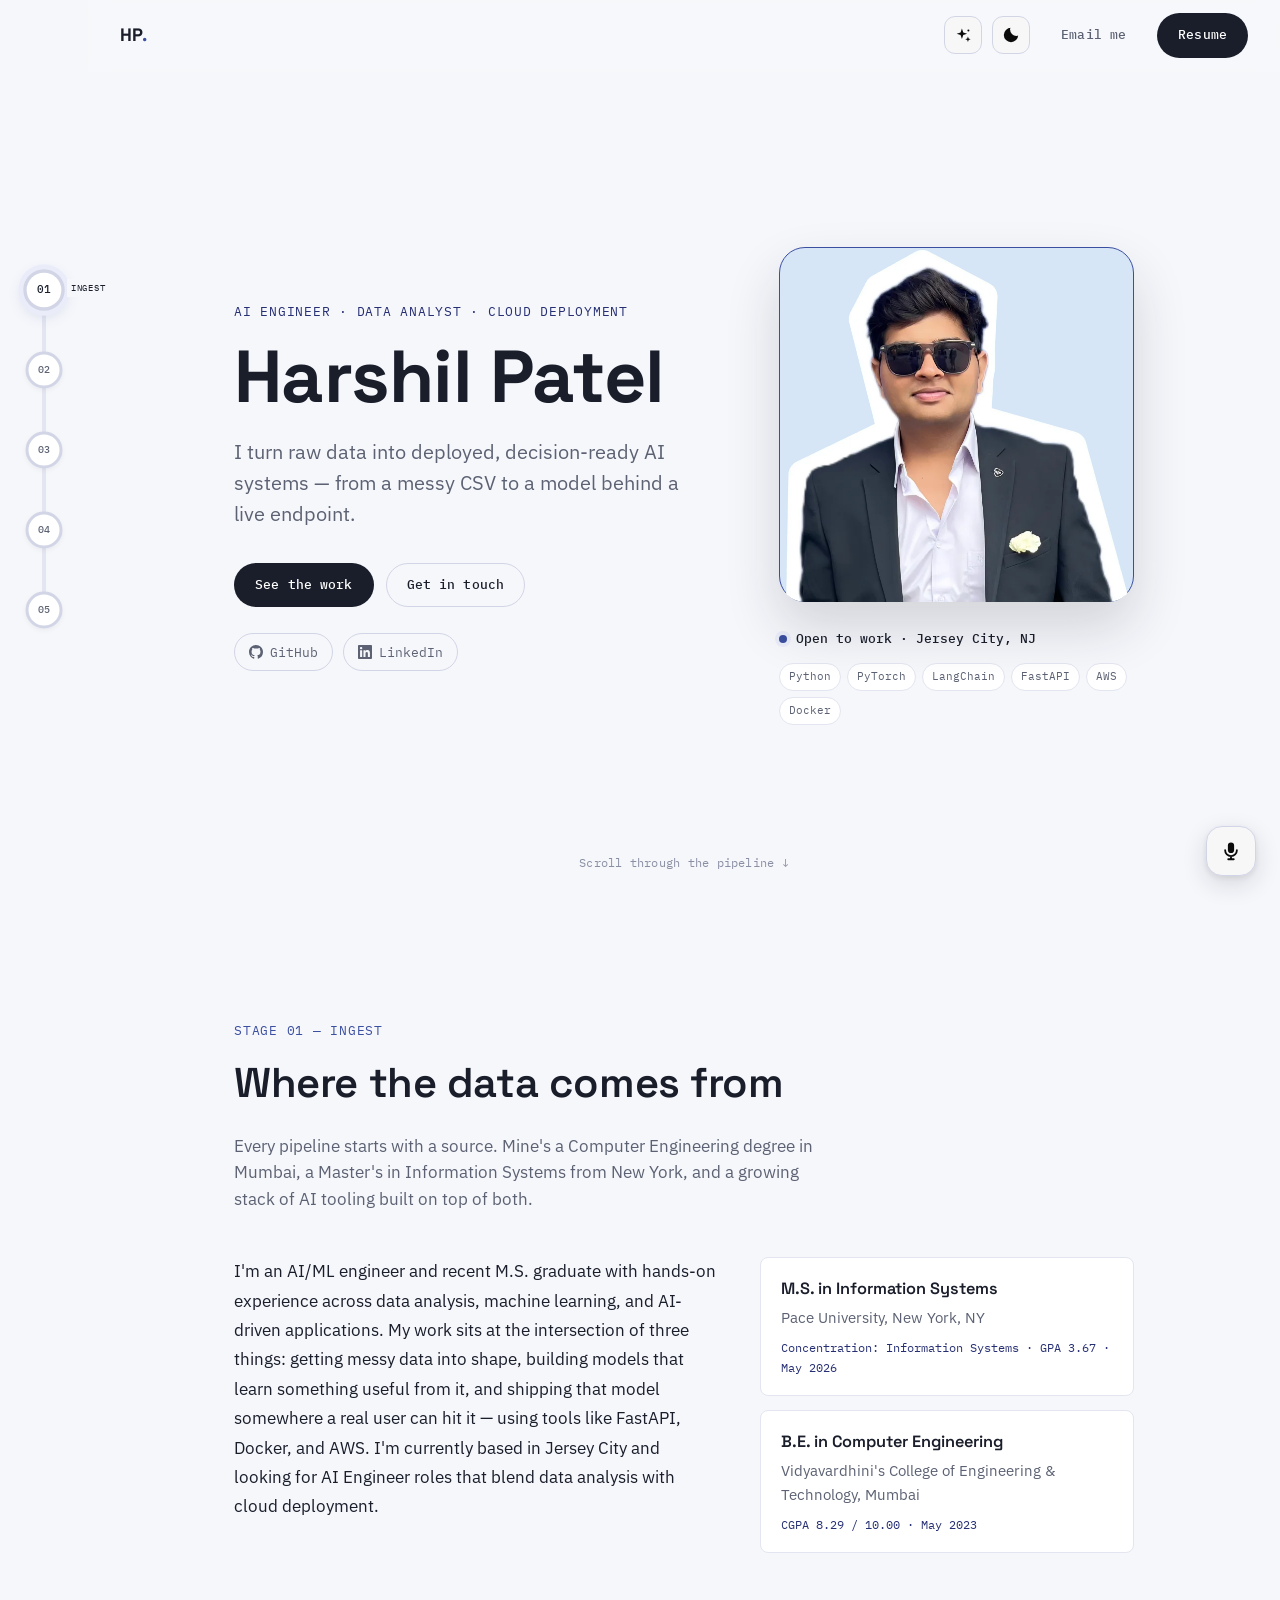
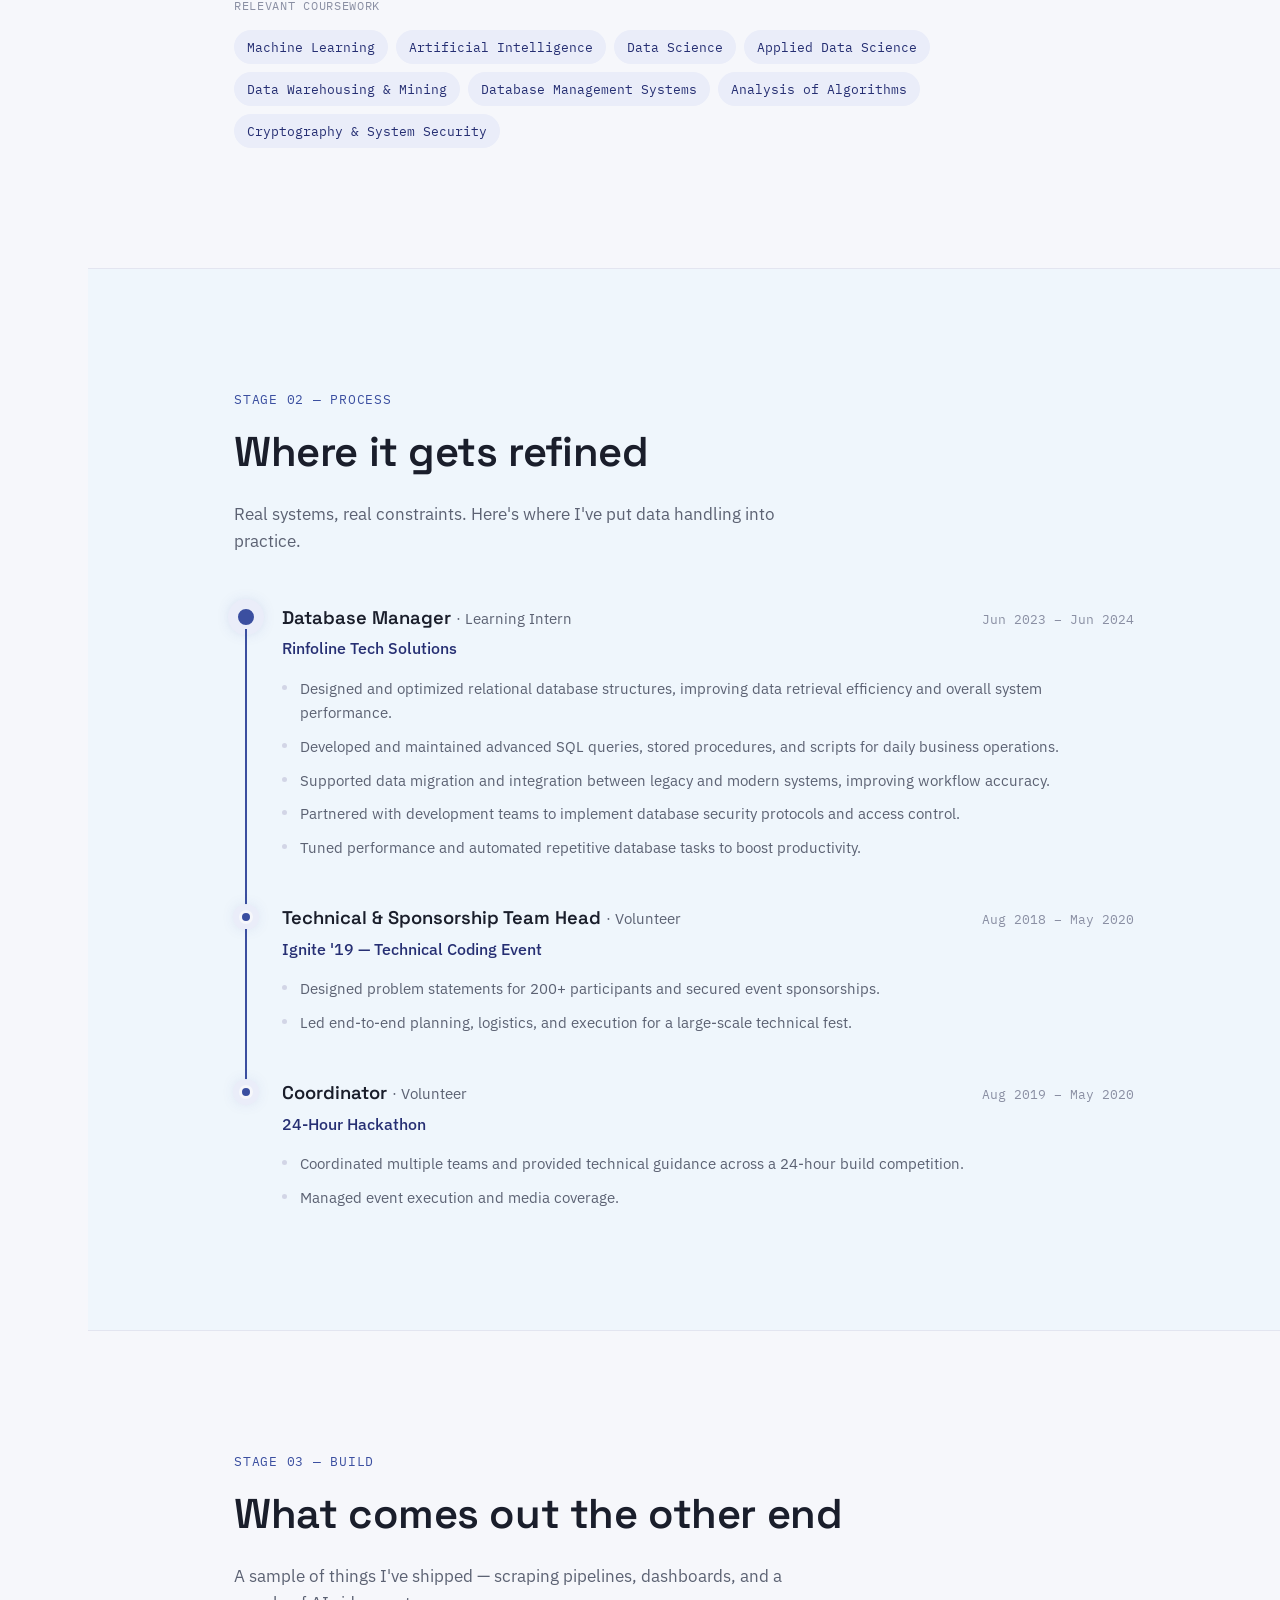
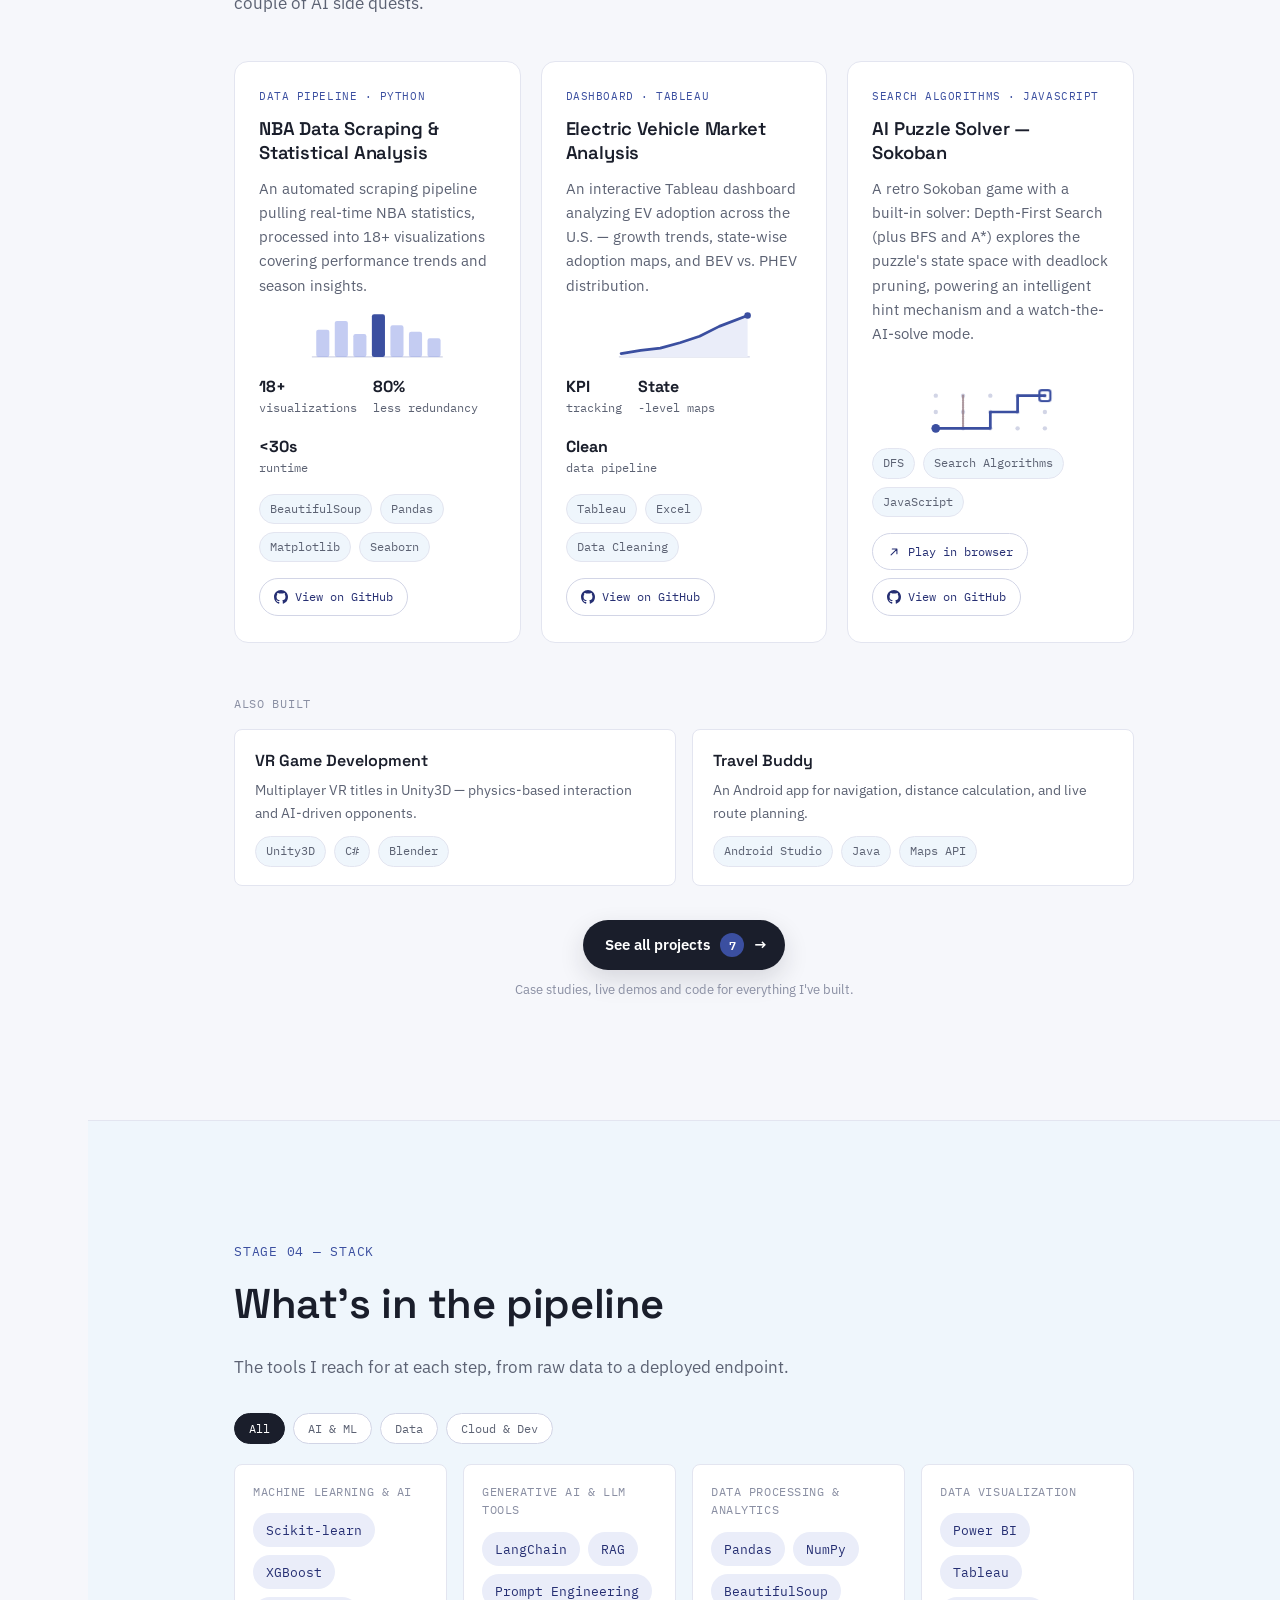
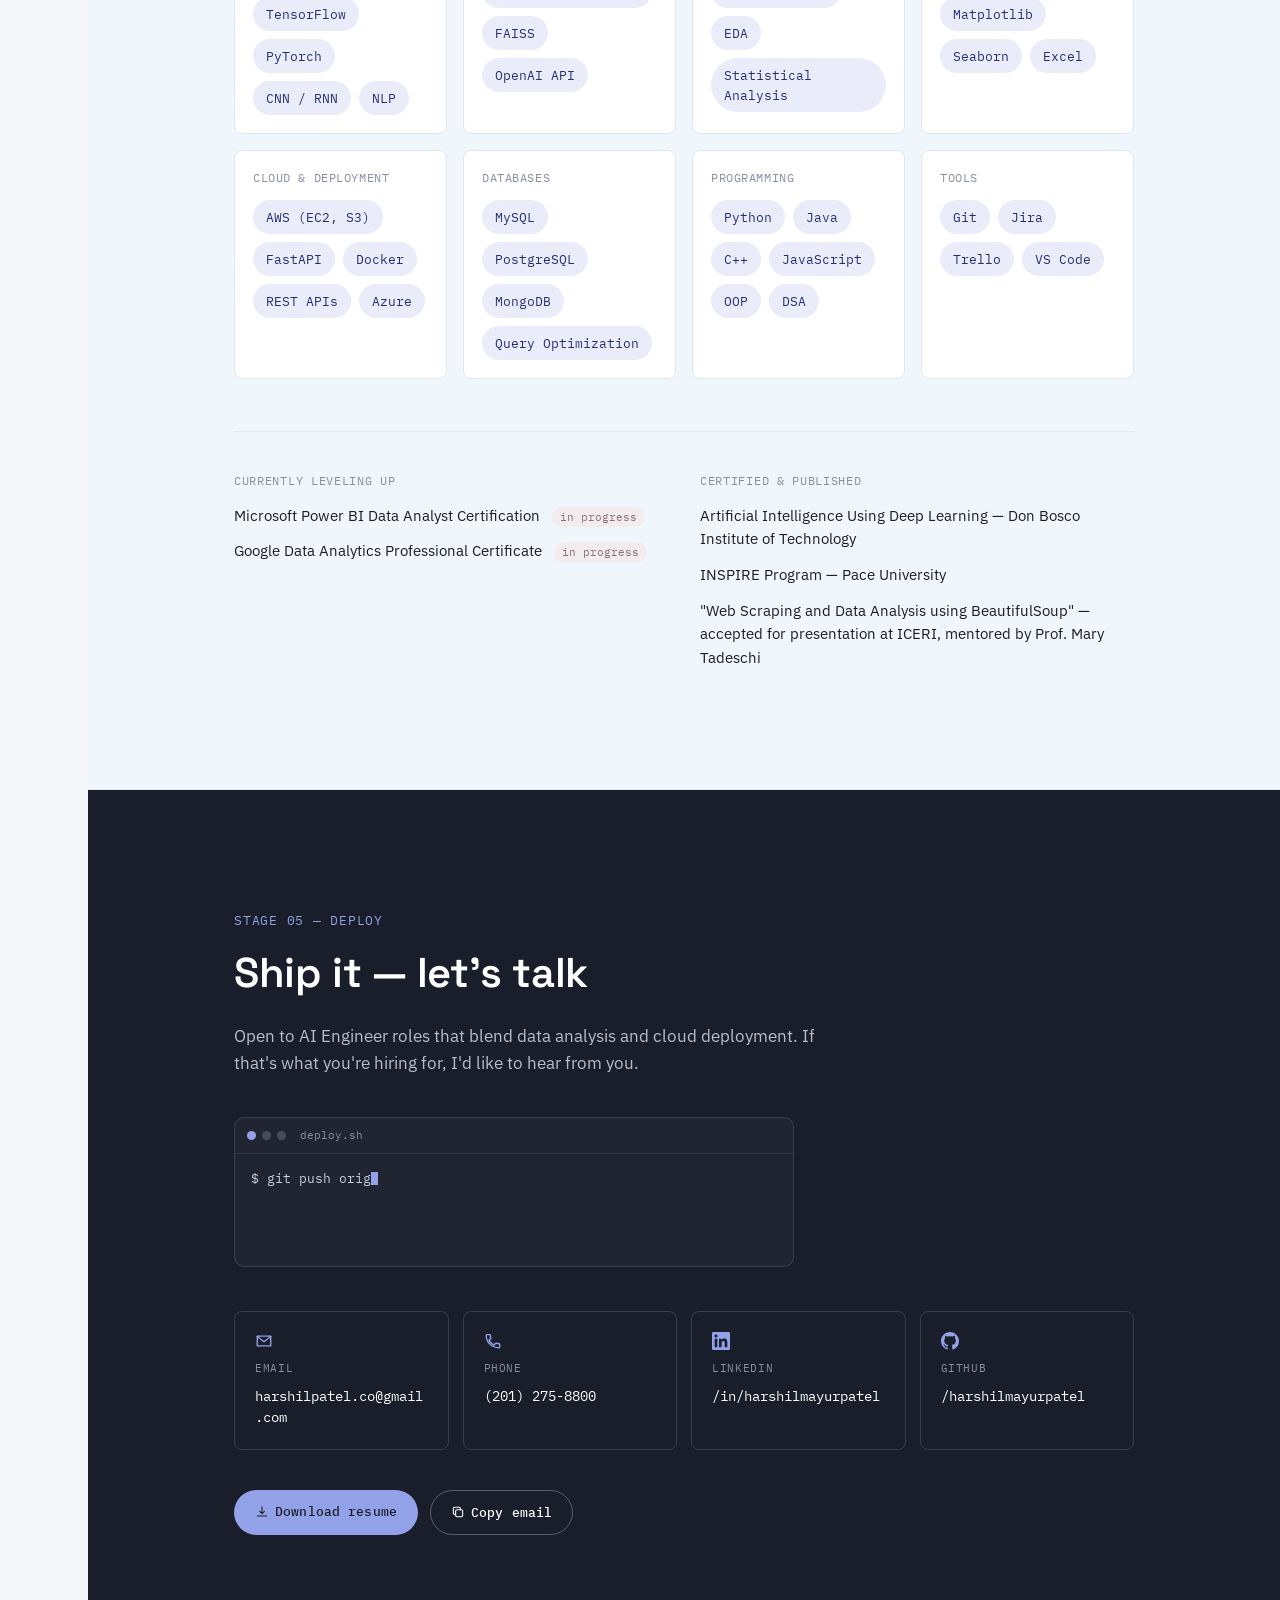
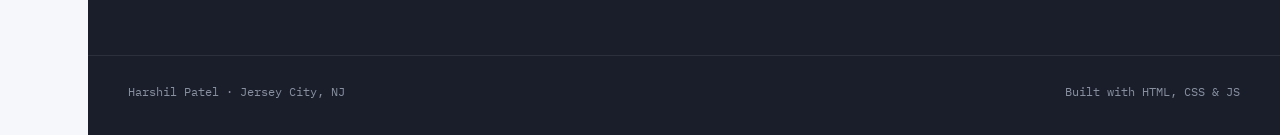
==== index.html @ 498488aa "Move Sokoban game to its own repo; link it from the project card - Card now has "Play in browser" an" ====
<!DOCTYPE html>
<html lang="en">
<head>
<meta charset="UTF-8" />
<meta name="viewport" content="width=device-width, initial-scale=1.0" />
<title>Harshil Patel — AI Engineer</title>
<meta name="description" content="Harshil Patel — AI Engineer, Data Analyst &amp; Cloud Deployment. Portfolio, projects, and resume." />
<link rel="canonical" href="https://harshilmayurpatel.github.io/" />
<meta name="theme-color" content="#F6F7FB" media="(prefers-color-scheme: light)" />
<meta name="theme-color" content="#0E1119" media="(prefers-color-scheme: dark)" />

<!-- Icons -->
<link rel="icon" href="assets/icons/favicon.svg" type="image/svg+xml" />
<link rel="icon" href="assets/icons/favicon-32.png" sizes="32x32" type="image/png" />
<link rel="apple-touch-icon" href="assets/icons/apple-touch-icon.png" />

<!-- Link previews (LinkedIn, Slack, iMessage, X) -->
<meta property="og:type" content="website" />
<meta property="og:site_name" content="Harshil Patel" />
<meta property="og:title" content="Harshil Patel — AI Engineer" />
<meta property="og:description" content="AI Engineer, Data Analyst &amp; Cloud Deployment. Projects, skills, and resume." />
<meta property="og:url" content="https://harshilmayurpatel.github.io/" />
<meta property="og:image" content="https://harshilmayurpatel.github.io/assets/icons/og-image.png" />
<meta property="og:image:width" content="1200" />
<meta property="og:image:height" content="630" />
<meta property="og:image:alt" content="Harshil Patel — AI Engineer · Data Analyst · Cloud" />
<meta name="twitter:card" content="summary_large_image" />
<meta name="twitter:title" content="Harshil Patel — AI Engineer" />
<meta name="twitter:description" content="AI Engineer, Data Analyst &amp; Cloud Deployment. Projects, skills, and resume." />
<meta name="twitter:image" content="https://harshilmayurpatel.github.io/assets/icons/og-image.png" />

<link rel="preconnect" href="https://fonts.googleapis.com">
<link rel="preconnect" href="https://fonts.gstatic.com" crossorigin>
<link href="https://fonts.googleapis.com/css2?family=Space+Grotesk:wght@500;600;700&family=IBM+Plex+Sans:wght@400;500;600&family=IBM+Plex+Mono:wght@400;500&display=swap" rel="stylesheet">

<link rel="stylesheet" href="assets/css/styles.css" />
<script>
  /* Apply saved/system theme before first paint to avoid a flash */
  (function () {
    var t = null;
    try { t = localStorage.getItem("theme"); } catch (e) {}
    if (t !== "light" && t !== "dark") {
      t = window.matchMedia && matchMedia("(prefers-color-scheme: dark)").matches ? "dark" : "light";
    }
    document.documentElement.setAttribute("data-theme", t);
  })();
</script>
</head>
<body>

<!-- Icon sprite -->
<svg style="display:none" aria-hidden="true">
  <symbol id="i-github" viewBox="0 0 24 24"><path fill="currentColor" d="M12 0C5.37 0 0 5.37 0 12c0 5.31 3.435 9.795 8.205 11.385.6.105.825-.255.825-.57 0-.285-.015-1.23-.015-2.235-3.015.555-3.795-.735-4.035-1.41-.135-.345-.72-1.41-1.23-1.695-.42-.225-1.02-.78-.015-.795.945-.015 1.62.87 1.845 1.23 1.08 1.815 2.805 1.305 3.495.99.105-.78.42-1.305.765-1.605-2.67-.3-5.46-1.335-5.46-5.925 0-1.305.465-2.385 1.23-3.225-.12-.3-.54-1.53.12-3.18 0 0 1.005-.315 3.3 1.23.96-.27 1.98-.405 3-.405s2.04.135 3 .405c2.295-1.56 3.3-1.23 3.3-1.23.66 1.65.24 2.88.12 3.18.765.84 1.23 1.905 1.23 3.225 0 4.605-2.805 5.625-5.475 5.925.435.375.81 1.095.81 2.22 0 1.605-.015 2.895-.015 3.3 0 .315.225.69.825.57A12.02 12.02 0 0024 12c0-6.63-5.37-12-12-12z"/></symbol>
  <symbol id="i-linkedin" viewBox="0 0 24 24"><path fill="currentColor" d="M20.447 20.452h-3.554v-5.569c0-1.328-.027-3.037-1.852-3.037-1.853 0-2.137 1.445-2.137 2.939v5.667H9.351V9h3.414v1.561h.046c.477-.9 1.637-1.85 3.37-1.85 3.601 0 4.267 2.37 4.267 5.455v6.286zM5.337 7.433c-1.144 0-2.063-.926-2.063-2.065 0-1.138.92-2.063 2.063-2.063 1.14 0 2.064.925 2.064 2.063 0 1.139-.925 2.065-2.064 2.065zm1.782 13.019H3.555V9h3.564v11.452zM22.225 0H1.771C.792 0 0 .774 0 1.729v20.542C0 23.227.792 24 1.771 24h20.451C23.2 24 24 23.227 24 22.271V1.729C24 .774 23.2 0 22.222 0h.003z"/></symbol>
  <symbol id="i-mail" viewBox="0 0 24 24"><path fill="none" stroke="currentColor" stroke-width="1.8" stroke-linecap="round" stroke-linejoin="round" d="M3 5.5h18v13H3z"/><path fill="none" stroke="currentColor" stroke-width="1.8" stroke-linecap="round" stroke-linejoin="round" d="M3 6l9 7 9-7"/></symbol>
  <symbol id="i-phone" viewBox="0 0 24 24"><path fill="none" stroke="currentColor" stroke-width="1.8" stroke-linecap="round" stroke-linejoin="round" d="M6.6 10.8c1.4 2.8 3.8 5.1 6.6 6.6l2.2-2.2c.3-.3.7-.4 1-.2 1.1.4 2.3.6 3.6.6.6 0 1 .4 1 1V20c0 .6-.4 1-1 1C10.4 21 3 13.6 3 4.5c0-.6.4-1 1-1h3.5c.6 0 1 .4 1 1 0 1.3.2 2.5.6 3.6.1.4 0 .8-.2 1L6.6 10.8z"/></symbol>
  <symbol id="i-external" viewBox="0 0 24 24"><path fill="none" stroke="currentColor" stroke-width="1.8" stroke-linecap="round" stroke-linejoin="round" d="M7 17L17 7M9 7h8v8"/></symbol>
  <symbol id="i-sun" viewBox="0 0 24 24"><g fill="none" stroke="currentColor" stroke-width="1.8" stroke-linecap="round"><circle cx="12" cy="12" r="4.2"/><path d="M12 2.5v2.2M12 19.3v2.2M4.6 4.6l1.6 1.6M17.8 17.8l1.6 1.6M2.5 12h2.2M19.3 12h2.2M4.6 19.4l1.6-1.6M17.8 6.2l1.6-1.6"/></g></symbol>
  <symbol id="i-moon" viewBox="0 0 24 24"><path fill="none" stroke="currentColor" stroke-width="1.8" stroke-linecap="round" stroke-linejoin="round" d="M20 14.5A8 8 0 0 1 9.5 4a8 8 0 1 0 10.5 10.5z"/></symbol>
  <symbol id="i-copy" viewBox="0 0 24 24"><g fill="none" stroke="currentColor" stroke-width="1.8" stroke-linecap="round" stroke-linejoin="round"><rect x="8" y="8" width="12" height="12" rx="2"/><path d="M16 8V6a2 2 0 0 0-2-2H6a2 2 0 0 0-2 2v8a2 2 0 0 0 2 2h2"/></g></symbol>
  <symbol id="i-download" viewBox="0 0 24 24"><path fill="none" stroke="currentColor" stroke-width="1.8" stroke-linecap="round" stroke-linejoin="round" d="M12 3v12m0 0l-4-4m4 4l4-4M4 19h16"/></symbol>
</svg>


<!-- Pipeline rail (desktop side nav) -->
<nav class="rail" id="rail" aria-label="Section navigation">
  <div class="rail-line"></div>
  <div class="rail-progress" id="railProgress"></div>
  <a href="#ingest" class="rail-node" data-section="ingest"><span class="rail-num">01</span><span class="rail-label">Ingest</span></a>
  <a href="#process" class="rail-node" data-section="process"><span class="rail-num">02</span><span class="rail-label">Process</span></a>
  <a href="#build" class="rail-node" data-section="build"><span class="rail-num">03</span><span class="rail-label">Build</span></a>
  <a href="#stack" class="rail-node" data-section="stack"><span class="rail-num">04</span><span class="rail-label">Stack</span></a>
  <a href="#deploy" class="rail-node" data-section="deploy"><span class="rail-num">05</span><span class="rail-label">Deploy</span></a>
</nav>

<!-- Top bar (mobile + brand/actions) -->
<header class="topbar">
  <a href="#top" class="brand">HP<span class="brand-dot">.</span></a>
  <button class="menu-btn" id="menuBtn" aria-label="Open menu" aria-expanded="false">
    <span></span><span></span><span></span>
  </button>
  <div class="topbar-actions">
    <button class="surprise-btn" id="surpriseBtn" type="button" aria-label="Surprise me">
      <svg class="sp-icon" viewBox="0 0 24 24" aria-hidden="true">
        <path class="sp-big" d="M10 3.2l1.7 4.9 4.9 1.7-4.9 1.7L10 16.4l-1.7-4.9L3.4 9.8l4.9-1.7z" fill="currentColor"/>
        <path class="sp-small" d="M17.6 13.4l.9 2.5 2.5.9-2.5.9-.9 2.5-.9-2.5-2.5-.9 2.5-.9z" fill="currentColor"/>
        <circle class="sp-dot" cx="18.2" cy="5.6" r="1.3" fill="currentColor"/>
      </svg>
    </button>
    <button class="theme-toggle" id="themeToggle" type="button" aria-label="Switch to dark mode">
      <!-- One icon that morphs: solid moon (light mode) ⇄ solid sun (dark mode) -->
      <svg class="tt-icon" viewBox="0 0 24 24" aria-hidden="true">
        <mask id="ttMoonCut">
          <rect width="24" height="24" fill="#fff"/>
          <circle class="tt-cut" cx="18.5" cy="5.5" r="7.6" fill="#000"/>
        </mask>
        <circle class="tt-core" cx="12" cy="12" r="8.6" fill="currentColor" mask="url(#ttMoonCut)"/>
        <g class="tt-rays" stroke="currentColor" stroke-width="2.1" stroke-linecap="round">
          <line x1="12" y1="2.6" x2="12" y2="4.2"/>
          <line x1="12" y1="19.8" x2="12" y2="21.4"/>
          <line x1="2.6" y1="12" x2="4.2" y2="12"/>
          <line x1="19.8" y1="12" x2="21.4" y2="12"/>
          <line x1="5.35" y1="5.35" x2="6.5" y2="6.5"/>
          <line x1="17.5" y1="17.5" x2="18.65" y2="18.65"/>
          <line x1="5.35" y1="18.65" x2="6.5" y2="17.5"/>
          <line x1="17.5" y1="6.5" x2="18.65" y2="5.35"/>
        </g>
      </svg>
    </button>
    <a class="btn btn-ghost" href="mailto:harshilpatel.co@gmail.com">Email me</a>
    <a class="btn btn-solid topbar-resume" href="assets/resume/Harshil_Patel_Resume.pdf" target="_blank" rel="noopener">Resume</a>
  </div>
</header>

<!-- Dynamic Island: one black pill that morphs to show what's happening -->
<div class="island" id="island" role="status" aria-live="polite">
  <div class="island-inner" id="islandInner">
    <span class="island-icon" id="islandIcon" aria-hidden="true"></span>
    <span class="island-text" id="islandText"></span>
    <span class="island-wave" aria-hidden="true"><i></i><i></i><i></i><i></i><i></i></span>
  </div>
</div>

<!-- Voice commands: floating mic, bottom-right (hidden until the browser supports speech recognition) -->
<div class="mic-wrap" id="micWrap" hidden>
  <span class="mic-tip" id="micTip" role="tooltip"><span class="mic-tip-label">Try</span><span class="mic-tip-text" id="micTipText">“show projects”</span></span>
  <button class="mic-btn" id="micBtn" type="button" aria-label="Voice commands. Press V to talk" aria-describedby="micTip">
    <svg class="mic-icon" viewBox="0 0 24 24" aria-hidden="true">
      <rect class="mic-capsule" x="8.6" y="2.6" width="6.8" height="11.6" rx="3.4" fill="currentColor"/>
      <path d="M5.6 11.2a6.4 6.4 0 0 0 12.8 0M12 17.6v3.4M9 21h6" fill="none" stroke="currentColor" stroke-width="2" stroke-linecap="round"/>
    </svg>
    <span class="mic-arc mic-arc-1" aria-hidden="true"></span>
    <span class="mic-arc mic-arc-2" aria-hidden="true"></span>
  </button>
</div>

<!-- Ask my AI: opens the RAG chat panel (assets/js/askai.js) -->
<button class="ask-fab" id="askFab" type="button" aria-label="Ask my AI about Harshil" aria-controls="aiPanel" aria-expanded="false" hidden>
  <svg viewBox="0 0 24 24" aria-hidden="true">
    <path d="M4.5 6.5a3 3 0 0 1 3-3h9a3 3 0 0 1 3 3v6.5a3 3 0 0 1-3 3H11l-4.2 3.4c-.5.4-1.3 0-1.3-.6V16a3 3 0 0 1-1-2.2z" fill="none" stroke="currentColor" stroke-width="1.9" stroke-linejoin="round"/>
    <path class="ask-spark" d="M12 6.6l.9 2.2 2.2.9-2.2.9-.9 2.2-.9-2.2-2.2-.9 2.2-.9z" fill="currentColor"/>
  </svg>
  <span class="ask-label">Ask my AI</span>
</button>

<!-- iPhone haptics: Safari 18+ ticks when a native switch toggles -->
<label class="haptic-switch" aria-hidden="true"><input type="checkbox" switch tabindex="-1" /></label>

<!-- Mobile nav drawer -->
<div class="mobile-nav" id="mobileNav">
  <a href="#ingest">01 · Ingest</a>
  <a href="#process">02 · Process</a>
  <a href="#build">03 · Build</a>
  <a href="#stack">04 · Stack</a>
  <a href="#deploy">05 · Deploy</a>
  <a href="assets/resume/Harshil_Patel_Resume.pdf" target="_blank" rel="noopener">Resume</a>
  <a href="mailto:harshilpatel.co@gmail.com" class="mobile-cta">Email me</a>
</div>

<main id="top">

  <!-- HERO -->
  <section class="hero">
    <div class="hero-inner">
      <div class="hero-copy">
        <p class="eyebrow" data-type>AI Engineer &middot; Data Analyst &middot; Cloud Deployment</p>
        <h1 class="hero-title">Harshil Patel</h1>
        <p class="hero-sub">I turn raw data into deployed, decision‑ready AI systems — from a messy CSV to a model behind a live endpoint.</p>
        <div class="hero-cta">
          <a href="#build" class="btn btn-solid">See the work</a>
          <a href="#deploy" class="btn btn-outline">Get in touch</a>
        </div>
        <div class="hero-links">
          <a href="https://github.com/harshilmayurpatel" target="_blank" rel="noopener"><svg class="icon"><use href="#i-github"/></svg>GitHub</a>
          <a href="https://www.linkedin.com/in/harshilmayurpatel" target="_blank" rel="noopener"><svg class="icon"><use href="#i-linkedin"/></svg>LinkedIn</a>
        </div>
      </div>

      <div class="hero-visual">
        <div class="photo-frame photo-frame-sticker">
          <img src="assets/images/headshot-sticker.webp" alt="Harshil Patel" width="709" height="1041" loading="eager" fetchpriority="high" decoding="async" />
        </div>
        <div class="hero-status">
          <p class="hero-status-line"><span class="status-dot"></span>Open to work &middot; Jersey City, NJ</p>
          <div class="status-stack">
            <span>Python</span><span>PyTorch</span><span>LangChain</span><span>FastAPI</span><span>AWS</span><span>Docker</span>
          </div>
        </div>
      </div>
    </div>
    <div class="scroll-hint">Scroll through the pipeline ↓</div>
  </section>

  <!-- 01 INGEST — About + Education -->
  <section class="stage" id="ingest">
    <div class="stage-inner">
      <p class="stage-eyebrow">Stage 01 — Ingest</p>
      <h2 class="stage-title">Where the data comes from</h2>
      <p class="stage-lede">Every pipeline starts with a source. Mine's a Computer Engineering degree in Mumbai, a Master's in Information Systems from New York, and a growing stack of AI tooling built on top of both.</p>

      <div class="about-grid">
        <p class="about-bio" data-decode>
          I'm an AI/ML engineer and recent M.S. graduate with hands-on experience across data analysis, machine learning, and AI-driven applications. My work sits at the intersection of three things: getting messy data into shape, building models that learn something useful from it, and shipping that model somewhere a real user can hit it — using tools like FastAPI, Docker, and AWS. I'm currently based in Jersey City and looking for AI Engineer roles that blend data analysis with cloud deployment.
        </p>

        <div class="edu-list">
          <div class="edu-card">
            <p class="edu-degree">M.S. in Information Systems</p>
            <p class="edu-school">Pace University, New York, NY</p>
            <p class="edu-meta">Concentration: Information Systems &middot; GPA <span class="count" data-to="3.67" data-dec="2">3.67</span> &middot; May 2026</p>
          </div>
          <div class="edu-card">
            <p class="edu-degree">B.E. in Computer Engineering</p>
            <p class="edu-school">Vidyavardhini's College of Engineering &amp; Technology, Mumbai</p>
            <p class="edu-meta">CGPA <span class="count" data-to="8.29" data-dec="2">8.29</span> / 10.00 &middot; May 2023</p>
          </div>
        </div>
      </div>

      <div class="coursework">
        <p class="coursework-label">Relevant coursework</p>
        <div class="chip-row">
          <span class="chip">Machine Learning</span>
          <span class="chip">Artificial Intelligence</span>
          <span class="chip">Data Science</span>
          <span class="chip">Applied Data Science</span>
          <span class="chip">Data Warehousing &amp; Mining</span>
          <span class="chip">Database Management Systems</span>
          <span class="chip">Analysis of Algorithms</span>
          <span class="chip">Cryptography &amp; System Security</span>
        </div>
      </div>
    </div>
  </section>

  <!-- 02 PROCESS — Experience -->
  <section class="stage stage-alt" id="process">
    <div class="stage-inner">
      <p class="stage-eyebrow">Stage 02 — Process</p>
      <h2 class="stage-title">Where it gets refined</h2>
      <p class="stage-lede">Real systems, real constraints. Here's where I've put data handling into practice.</p>

      <div class="timeline">
        <div class="timeline-item">
          <div class="timeline-marker"></div>
          <div class="timeline-content">
            <div class="timeline-head">
              <p class="timeline-role">Database Manager <span>· Learning Intern</span></p>
              <p class="timeline-date">Jun 2023 – Jun 2024</p>
            </div>
            <p class="timeline-org">Rinfoline Tech Solutions</p>
            <ul class="timeline-list">
              <li>Designed and optimized relational database structures, improving data retrieval efficiency and overall system performance.</li>
              <li>Developed and maintained advanced SQL queries, stored procedures, and scripts for daily business operations.</li>
              <li>Supported data migration and integration between legacy and modern systems, improving workflow accuracy.</li>
              <li>Partnered with development teams to implement database security protocols and access control.</li>
              <li>Tuned performance and automated repetitive database tasks to boost productivity.</li>
            </ul>
          </div>
        </div>

        <div class="timeline-item">
          <div class="timeline-marker timeline-marker-sm"></div>
          <div class="timeline-content">
            <div class="timeline-head">
              <p class="timeline-role">Technical &amp; Sponsorship Team Head <span>· Volunteer</span></p>
              <p class="timeline-date">Aug 2018 – May 2020</p>
            </div>
            <p class="timeline-org">Ignite '19 — Technical Coding Event</p>
            <ul class="timeline-list">
              <li>Designed problem statements for 200+ participants and secured event sponsorships.</li>
              <li>Led end-to-end planning, logistics, and execution for a large-scale technical fest.</li>
            </ul>
          </div>
        </div>

        <div class="timeline-item">
          <div class="timeline-marker timeline-marker-sm"></div>
          <div class="timeline-content">
            <div class="timeline-head">
              <p class="timeline-role">Coordinator <span>· Volunteer</span></p>
              <p class="timeline-date">Aug 2019 – May 2020</p>
            </div>
            <p class="timeline-org">24-Hour Hackathon</p>
            <ul class="timeline-list">
              <li>Coordinated multiple teams and provided technical guidance across a 24-hour build competition.</li>
              <li>Managed event execution and media coverage.</li>
            </ul>
          </div>
        </div>
      </div>
    </div>
  </section>

  <!-- 03 BUILD — Projects -->
  <section class="stage" id="build">
    <div class="stage-inner">
      <p class="stage-eyebrow">Stage 03 — Build</p>
      <h2 class="stage-title">What comes out the other end</h2>
      <p class="stage-lede">A sample of things I've shipped — scraping pipelines, dashboards, and a couple of AI side quests.</p>

      <div class="project-grid">
        <article class="project-card project-card-featured">
          <p class="project-tag">Data Pipeline &middot; Python</p>
          <h3 class="project-title">NBA Data Scraping &amp; Statistical Analysis</h3>
          <p class="project-desc">An automated scraping pipeline pulling real-time NBA statistics, processed into 18+ visualizations covering performance trends and season insights.</p>
          <svg class="mini-chart chart-bars" viewBox="0 0 120 44" aria-hidden="true">
            <line class="chart-axis" x1="0" y1="43" x2="120" y2="43"/>
            <rect x="4"   y="18" width="12" height="25" rx="2" style="--i:0"/>
            <rect x="21"  y="10" width="12" height="33" rx="2" style="--i:1"/>
            <rect x="38"  y="22" width="12" height="21" rx="2" style="--i:2"/>
            <rect x="55"  y="4"  width="12" height="39" rx="2" style="--i:3" class="hi"/>
            <rect x="72"  y="14" width="12" height="29" rx="2" style="--i:4"/>
            <rect x="89"  y="20" width="12" height="23" rx="2" style="--i:5"/>
            <rect x="106" y="26" width="12" height="17" rx="2" style="--i:6"/>
          </svg>
          <ul class="project-stats">
            <li><strong><span class="count" data-to="18">18</span>+</strong> visualizations</li>
            <li><strong><span class="count" data-to="80">80</span>%</strong> less redundancy</li>
            <li><strong>&lt;30s</strong> runtime</li>
          </ul>
          <div class="chip-row">
            <span class="chip chip-sm">BeautifulSoup</span>
            <span class="chip chip-sm">Pandas</span>
            <span class="chip chip-sm">Matplotlib</span>
            <span class="chip chip-sm">Seaborn</span>
          </div>
          <div class="project-footer">
            <a class="project-link" href="https://github.com/harshilmayurpatel/Data-Scrapping" target="_blank" rel="noopener"><svg class="icon"><use href="#i-github"/></svg>View on GitHub</a>
          </div>
        </article>

        <article class="project-card project-card-featured">
          <p class="project-tag">Dashboard &middot; Tableau</p>
          <h3 class="project-title">Electric Vehicle Market Analysis</h3>
          <p class="project-desc">An interactive Tableau dashboard analyzing EV adoption across the U.S. — growth trends, state-wise adoption maps, and BEV vs. PHEV distribution.</p>
          <svg class="mini-chart chart-line" viewBox="0 0 120 44" aria-hidden="true">
            <line class="chart-axis" x1="0" y1="43" x2="120" y2="43"/>
            <path class="line-area" d="M2 40 L20 37 L38 35 L56 30 L74 24 L92 15 L118 5 L118 43 L2 43 Z"/>
            <path class="line-path" pathLength="100" d="M2 40 L20 37 L38 35 L56 30 L74 24 L92 15 L118 5"/>
            <circle class="line-dot" cx="118" cy="5" r="3"/>
          </svg>
          <ul class="project-stats">
            <li><strong>KPI</strong> tracking</li>
            <li><strong>State</strong>-level maps</li>
            <li><strong>Clean</strong> data pipeline</li>
          </ul>
          <div class="chip-row">
            <span class="chip chip-sm">Tableau</span>
            <span class="chip chip-sm">Excel</span>
            <span class="chip chip-sm">Data Cleaning</span>
          </div>
          <div class="project-footer">
            <a class="project-link" href="https://github.com/harshilmayurpatel/Electric-Vehicle-Data-Analysis" target="_blank" rel="noopener"><svg class="icon"><use href="#i-github"/></svg>View on GitHub</a>
          </div>
        </article>

        <article class="project-card project-card-featured">
          <p class="project-tag">Search Algorithms &middot; JavaScript</p>
          <h3 class="project-title">AI Puzzle Solver — Sokoban</h3>
          <p class="project-desc">A retro Sokoban game with a built-in solver: Depth-First Search (plus BFS and A*) explores the puzzle's state space with deadlock pruning, powering an intelligent hint mechanism and a watch-the-AI-solve mode.</p>
          <svg class="mini-chart chart-path" viewBox="0 0 120 44" aria-hidden="true">
            <g class="grid-dots">
              <circle cx="10" cy="7"/><circle cx="35" cy="7"/><circle cx="60" cy="7"/><circle cx="85" cy="7"/><circle cx="110" cy="7"/>
              <circle cx="10" cy="22"/><circle cx="35" cy="22"/><circle cx="60" cy="22"/><circle cx="85" cy="22"/><circle cx="110" cy="22"/>
              <circle cx="10" cy="37"/><circle cx="35" cy="37"/><circle cx="60" cy="37"/><circle cx="85" cy="37"/><circle cx="110" cy="37"/>
            </g>
            <path class="dfs-dead" pathLength="100" d="M35 37 L35 22 L35 7"/>
            <path class="dfs-path" pathLength="100" d="M10 37 L35 37 L60 37 L60 22 L85 22 L85 7 L110 7"/>
            <rect class="dfs-goal" x="105" y="2" width="10" height="10" rx="2"/>
            <circle class="dfs-start" cx="10" cy="37" r="4"/>
          </svg>
          <div class="chip-row">
            <span class="chip chip-sm">DFS</span>
            <span class="chip chip-sm">Search Algorithms</span>
            <span class="chip chip-sm">JavaScript</span>
          </div>
          <div class="project-footer">
            <a class="project-link" href="https://harshilmayurpatel.github.io/Sokoban-AI-Solver/" target="_blank" rel="noopener"><svg class="icon"><use href="#i-external"/></svg>Play in browser</a>
            <a class="project-link" href="https://github.com/harshilmayurpatel/Sokoban-AI-Solver" target="_blank" rel="noopener"><svg class="icon"><use href="#i-github"/></svg>View on GitHub</a>
          </div>
        </article>
      </div>

      <p class="also-built-label">Also built</p>
      <div class="mini-grid">
        <div class="mini-card">
          <p class="mini-title">VR Game Development</p>
          <p class="mini-desc">Multiplayer VR titles in Unity3D — physics-based interaction and AI-driven opponents.</p>
          <div class="chip-row"><span class="chip chip-sm">Unity3D</span><span class="chip chip-sm">C#</span><span class="chip chip-sm">Blender</span></div>
        </div>
        <div class="mini-card">
          <p class="mini-title">Travel Buddy</p>
          <p class="mini-desc">An Android app for navigation, distance calculation, and live route planning.</p>
          <div class="chip-row"><span class="chip chip-sm">Android Studio</span><span class="chip chip-sm">Java</span><span class="chip chip-sm">Maps API</span></div>
        </div>
      </div>

      <div class="see-all-wrap">
        <a class="see-all" href="projects/">
          <span>See all projects</span><span class="see-all-n">7</span><span class="see-all-arrow" aria-hidden="true">→</span>
        </a>
        <p class="see-all-note">Case studies, live demos and code for everything I've built.</p>
      </div>
    </div>
  </section>

  <!-- 04 STACK — Skills -->
  <section class="stage stage-alt" id="stack">
    <div class="stage-inner">
      <p class="stage-eyebrow">Stage 04 — Stack</p>
      <h2 class="stage-title">What's in the pipeline</h2>
      <p class="stage-lede">The tools I reach for at each step, from raw data to a deployed endpoint.</p>

      <div class="skill-filter" role="group" aria-label="Filter skills">
        <button type="button" class="filter-btn is-on" data-filter="all" aria-pressed="true">All</button>
        <button type="button" class="filter-btn" data-filter="ai" aria-pressed="false">AI &amp; ML</button>
        <button type="button" class="filter-btn" data-filter="data" aria-pressed="false">Data</button>
        <button type="button" class="filter-btn" data-filter="cloud" aria-pressed="false">Cloud &amp; Dev</button>
      </div>

      <div class="skill-grid">
        <div class="skill-card" data-group="ai">
          <p class="skill-cat">Machine Learning &amp; AI</p>
          <div class="chip-row">
            <span class="chip">Scikit-learn</span><span class="chip">XGBoost</span><span class="chip">TensorFlow</span><span class="chip">PyTorch</span><span class="chip">CNN / RNN</span><span class="chip">NLP</span>
          </div>
        </div>
        <div class="skill-card" data-group="ai">
          <p class="skill-cat">Generative AI &amp; LLM Tools</p>
          <div class="chip-row">
            <span class="chip">LangChain</span><span class="chip">RAG</span><span class="chip">Prompt Engineering</span><span class="chip">FAISS</span><span class="chip">OpenAI API</span>
          </div>
        </div>
        <div class="skill-card" data-group="data">
          <p class="skill-cat">Data Processing &amp; Analytics</p>
          <div class="chip-row">
            <span class="chip">Pandas</span><span class="chip">NumPy</span><span class="chip">BeautifulSoup</span><span class="chip">EDA</span><span class="chip">Statistical Analysis</span>
          </div>
        </div>
        <div class="skill-card" data-group="data">
          <p class="skill-cat">Data Visualization</p>
          <div class="chip-row">
            <span class="chip">Power BI</span><span class="chip">Tableau</span><span class="chip">Matplotlib</span><span class="chip">Seaborn</span><span class="chip">Excel</span>
          </div>
        </div>
        <div class="skill-card" data-group="cloud">
          <p class="skill-cat">Cloud &amp; Deployment</p>
          <div class="chip-row">
            <span class="chip">AWS (EC2, S3)</span><span class="chip">FastAPI</span><span class="chip">Docker</span><span class="chip">REST APIs</span><span class="chip">Azure</span>
          </div>
        </div>
        <div class="skill-card" data-group="data">
          <p class="skill-cat">Databases</p>
          <div class="chip-row">
            <span class="chip">MySQL</span><span class="chip">PostgreSQL</span><span class="chip">MongoDB</span><span class="chip">Query Optimization</span>
          </div>
        </div>
        <div class="skill-card" data-group="cloud">
          <p class="skill-cat">Programming</p>
          <div class="chip-row">
            <span class="chip">Python</span><span class="chip">Java</span><span class="chip">C++</span><span class="chip">JavaScript</span><span class="chip">OOP</span><span class="chip">DSA</span>
          </div>
        </div>
        <div class="skill-card" data-group="cloud">
          <p class="skill-cat">Tools</p>
          <div class="chip-row">
            <span class="chip">Git</span><span class="chip">Jira</span><span class="chip">Trello</span><span class="chip">VS Code</span>
          </div>
        </div>
      </div>

      <div class="cert-row">
        <div class="cert-block">
          <p class="coursework-label">Currently leveling up</p>
          <ul class="cert-list">
            <li>Microsoft Power BI Data Analyst Certification <span class="tag-progress">in progress</span></li>
            <li>Google Data Analytics Professional Certificate <span class="tag-progress">in progress</span></li>
          </ul>
        </div>
        <div class="cert-block">
          <p class="coursework-label">Certified &amp; published</p>
          <ul class="cert-list">
            <li>Artificial Intelligence Using Deep Learning — Don Bosco Institute of Technology</li>
            <li>INSPIRE Program — Pace University</li>
            <li>"Web Scraping and Data Analysis using BeautifulSoup" — accepted for presentation at ICERI, mentored by Prof. Mary Tadeschi</li>
          </ul>
        </div>
      </div>
    </div>
  </section>

  <!-- 05 DEPLOY — Contact -->
  <section class="stage stage-deploy" id="deploy">
    <div class="stage-inner">
      <p class="stage-eyebrow">Stage 05 — Deploy</p>
      <h2 class="stage-title">Ship it — let's talk</h2>
      <p class="stage-lede">Open to AI Engineer roles that blend data analysis and cloud deployment. If that's what you're hiring for, I'd like to hear from you.</p>

      <div class="terminal" aria-hidden="true">
        <div class="terminal-bar"><span></span><span></span><span></span><p>deploy.sh</p></div>
        <pre class="terminal-body" id="terminalBody"></pre>
      </div>

      <div class="deploy-grid">
        <a class="deploy-card" href="mailto:harshilpatel.co@gmail.com">
          <svg class="icon"><use href="#i-mail"/></svg>
          <span class="deploy-label">Email</span>
          <span class="deploy-value">harshilpatel.co@gmail.com</span>
        </a>
        <a class="deploy-card" href="tel:+12012758800">
          <svg class="icon"><use href="#i-phone"/></svg>
          <span class="deploy-label">Phone</span>
          <span class="deploy-value">(201) 275-8800</span>
        </a>
        <a class="deploy-card" href="https://www.linkedin.com/in/harshilmayurpatel" target="_blank" rel="noopener">
          <svg class="icon"><use href="#i-linkedin"/></svg>
          <span class="deploy-label">LinkedIn</span>
          <span class="deploy-value">/in/harshilmayurpatel</span>
        </a>
        <a class="deploy-card" href="https://github.com/harshilmayurpatel" target="_blank" rel="noopener">
          <svg class="icon"><use href="#i-github"/></svg>
          <span class="deploy-label">GitHub</span>
          <span class="deploy-value">/harshilmayurpatel</span>
        </a>
      </div>

      <div class="deploy-resumes">
        <a href="assets/resume/Harshil_Patel_Resume.pdf" download class="btn btn-solid"><svg class="icon"><use href="#i-download"/></svg>Download resume</a>
        <button type="button" class="btn btn-outline" id="copyEmail" data-email="harshilpatel.co@gmail.com"><svg class="icon"><use href="#i-copy"/></svg><span>Copy email</span></button>
      </div>    </div>
  </section>

  <footer class="footer">
    <p>Harshil Patel &middot; Jersey City, NJ</p>
    <p class="footer-meta">Built with HTML, CSS &amp; JS</p>
  </footer>

</main>

<script src="assets/js/celebrate.js"></script>
<!-- data-api: the Hugging Face Space URL; the chat stays hidden until it's set -->
<script src="assets/js/askai.js" data-api=""></script>
<script src="assets/js/app.js"></script>
</body>
</html>
---- assets/css/styles.css ----
/* =========================================================
   Design tokens
   ========================================================= */
:root{
  --bg: #F6F7FB;
  --surface: #FFFFFF;
  --ink: #1A1E2B;
  --muted: #5C6273;
  --muted-2: #8A8FA3;
  --line: #E3E5F0;
  --line-strong: #D2D5E6;
  --accent: #3B4FA0;
  --accent-ink: #262F73;
  --accent-tint: #EAEDF9;
  --accent-light: #93A2E8;
  --sky: #D7E6F7;
  --sky-tint: #EFF6FC;
  --warm: #8C6F78;
  --warm-tint: #F3ECEE;
  /* Always-dark surfaces (contact, footer) and text on ink buttons */
  --deep: #1A1E2B;
  --on-ink: #FFFFFF;
  --topbar-bg: rgba(247,248,250,0.82);
  --shadow: rgba(26,30,43,0.16);

  --font-display: 'Space Grotesk', sans-serif;
  --font-body: 'IBM Plex Sans', -apple-system, BlinkMacSystemFont, sans-serif;
  --font-mono: 'IBM Plex Mono', ui-monospace, monospace;

  --rail-w: 88px;
  --topbar-h: 72px;
  --radius: 14px;
  --radius-sm: 8px;
  --max: 980px;
}

/* Dark theme — same blue identity, deep navy surfaces */
:root[data-theme="dark"]{
  --bg: #0E1119;
  --surface: #161A26;
  --ink: #E8EAF2;
  --muted: #A3A9BA;
  --muted-2: #7A8093;
  --line: #252A39;
  --line-strong: #353B4F;
  --accent: #8B9CF0;
  --accent-ink: #B7C2F7;
  --accent-tint: #1E2442;
  --accent-light: #93A2E8;
  --sky: #1C2744;
  --sky-tint: #121727;
  --warm: #D9B6C0;
  --warm-tint: #2A2027;
  --deep: #07090F;
  --on-ink: #0E1119;
  --topbar-bg: rgba(14,17,25,0.82);
  --shadow: rgba(0,0,0,0.5);
  color-scheme: dark;
}
body{ transition: background-color .35s ease, color .35s ease; }

*{ box-sizing: border-box; }
html{ scroll-behavior: smooth; }
@media (prefers-reduced-motion: reduce){
  html{ scroll-behavior: auto; }
  *{ animation-duration: 0.001ms !important; animation-iteration-count: 1 !important; transition-duration: 0.001ms !important; }
}

body{
  margin:0;
  background: var(--bg);
  color: var(--ink);
  font-family: var(--font-body);
  font-size: 16px;
  line-height: 1.6;
  -webkit-font-smoothing: antialiased;
}

h1,h2,h3{ font-family: var(--font-display); margin:0; letter-spacing: -0.01em; }
p{ margin:0; }
a{ color: inherit; text-decoration: none; }
ul{ margin:0; padding:0; list-style:none; }

:focus-visible{
  outline: 2px solid var(--accent);
  outline-offset: 3px;
  border-radius: 4px;
}

/* =========================================================
   Buttons
   ========================================================= */
.btn{
  display: inline-flex;
  align-items: center;
  gap: 6px;
  padding: 11px 20px;
  border-radius: 999px;
  font-family: var(--font-mono);
  font-size: 13px;
  font-weight: 500;
  letter-spacing: 0.01em;
  border: 1px solid transparent;
  cursor: pointer;
  transition: transform .15s ease, background .15s ease, border-color .15s ease, color .15s ease;
  white-space: nowrap;
}
.btn:hover{ transform: translateY(-1px); }
.btn-solid{ background: var(--ink); color: var(--on-ink); }
.btn-solid:hover{ background: var(--accent-ink); }
.btn-outline{ background: transparent; color: var(--ink); border-color: var(--line-strong); }
.btn-outline:hover{ border-color: var(--ink); }
.btn-ghost{ background: transparent; color: var(--muted); }
.btn-ghost:hover{ color: var(--ink); }

/* =========================================================
   Pipeline rail (desktop side nav) — signature element
   ========================================================= */
.rail{
  position: fixed;
  top: 0; left: 0;
  width: var(--rail-w);
  height: 100vh;
  display: flex;
  flex-direction: column;
  align-items: center;
  justify-content: center;
  gap: 46px;
  z-index: 40;
}
/* Track (unfilled) — top/height are set by JS from the real ball centers */
.rail-line{
  position: absolute;
  top: 0; height: 0;
  left: 50%;
  width: 4px;
  transform: translateX(-50%);
  border-radius: 4px;
  background: var(--line);
}
/* Filled line — thick ink with a blue core and soft glow */
.rail-progress{
  position: absolute;
  top: 0; height: 0;
  left: 50%;
  width: 4px;
  transform: translateX(-50%);
  border-radius: 4px;
  background: linear-gradient(180deg, var(--ink) 0%, var(--accent-ink) 100%);
  box-shadow: 0 0 10px rgba(59,79,160,0.35);
}
/* Glowing head at the tip of the filled line */
.rail-progress::after{
  content: '';
  position: absolute;
  left: 50%; bottom: -5px;
  width: 10px; height: 10px;
  transform: translateX(-50%);
  border-radius: 50%;
  background: var(--accent);
  box-shadow: 0 0 0 4px rgba(59,79,160,0.18), 0 0 14px rgba(59,79,160,0.6);
}
.rail-node{
  position: relative;
  display: flex;
  flex-direction: column;
  align-items: center;
  gap: 4px;
  z-index: 1;
}
.rail-num{
  position: relative;
  width: 34px; height: 34px;
  display: flex; align-items: center; justify-content: center;
  border-radius: 50%;
  background: var(--surface);
  font-family: var(--font-mono);
  font-size: 10px;
  font-weight: 500;
  color: var(--muted);
  box-shadow: 0 2px 6px rgba(26,30,43,0.08);
  transition: background .3s ease, color .3s ease, box-shadow .3s ease, transform .3s ease;
}
/* Ring drawn around the ball as you scroll through that stage */
.rail-ring{
  position: absolute;
  inset: -3px;
  width: calc(100% + 6px); height: calc(100% + 6px);
  transform: rotate(-90deg); /* start drawing from the top */
  pointer-events: none;
  overflow: visible;
}
.rail-ring circle{ fill: none; stroke-width: 3; }
.ring-track{ stroke: var(--line-strong); }
.ring-fill{
  stroke: var(--accent);
  stroke-linecap: round;
  stroke-dasharray: 100;
  stroke-dashoffset: 100;
  filter: drop-shadow(0 0 2px rgba(59,79,160,0.55));
}
/* Current stage: lifted, blue glow, ink number */
.rail-node.active .rail-num{
  color: var(--ink);
  transform: scale(1.12);
  box-shadow: 0 0 0 6px var(--accent-tint), 0 4px 14px rgba(59,79,160,0.25);
}
/* Completed stages: solid ink ball, white number, full blue ring */
.rail-node.done .rail-num,
.rail-node.complete .rail-num{
  background: var(--ink);
  color: var(--on-ink);
}
.rail-node.done .ring-fill,
.rail-node.complete .ring-fill{ stroke: var(--accent-light); }
.rail-label{
  font-family: var(--font-mono);
  font-size: 9px;
  text-transform: uppercase;
  letter-spacing: 0.08em;
  color: var(--muted-2);
  opacity: 0;
  transform: translateX(-4px);
  transition: opacity .2s ease, transform .2s ease;
  position: absolute;
  left: 40px;
  top: 6px;
  white-space: nowrap;
  background: var(--bg);
  padding: 2px 4px;
}
.rail-node:hover .rail-label,
.rail-node.active .rail-label{ opacity: 1; transform: translateX(0); color: var(--ink); }

@media (max-width: 860px){
  .rail{ display: none; }
}

/* =========================================================
   Top bar
   ========================================================= */
.topbar{
  position: fixed;
  top: 0;
  left: var(--rail-w);
  right: 0;
  height: var(--topbar-h);
  display: flex;
  align-items: center;
  justify-content: space-between;
  padding: 0 32px;
  z-index: 50;
  background: var(--topbar-bg);
  backdrop-filter: blur(10px);
  border-bottom: 1px solid transparent;
}
.brand{
  font-family: var(--font-display);
  font-weight: 700;
  font-size: 18px;
  letter-spacing: -0.02em;
}
.brand-dot{ color: var(--accent); }

.topbar-actions{ display:flex; align-items:center; gap: 10px; }

.resume-dropdown{ position: relative; }
.resume-menu{
  position: absolute;
  top: calc(100% + 8px);
  right: 0;
  background: var(--surface);
  border: 1px solid var(--line);
  border-radius: var(--radius-sm);
  box-shadow: 0 12px 30px rgba(20,24,31,0.09);
  padding: 6px;
  min-width: 200px;
  opacity: 0;
  visibility: hidden;
  transform: translateY(-4px);
  transition: opacity .15s ease, transform .15s ease, visibility .15s;
}
.resume-menu.open{ opacity: 1; visibility: visible; transform: translateY(0); }
.resume-menu a{
  display: block;
  padding: 9px 12px;
  border-radius: 6px;
  font-family: var(--font-mono);
  font-size: 12.5px;
  color: var(--ink);
}
.resume-menu a:hover{ background: var(--accent-tint); color: var(--accent-ink); }

.menu-btn{
  display: none;
  flex-direction: column;
  justify-content: center;
  gap: 5px;
  width: 36px; height: 36px;
  background: transparent;
  border: none;
  cursor: pointer;
}
.menu-btn span{
  display: block;
  width: 20px; height: 2px;
  background: var(--ink);
  transition: transform .2s ease, opacity .2s ease;
}

@media (max-width: 860px){
  .topbar{ left: 0; padding: 0 20px; }
  .topbar-actions .btn-ghost{ display: none; }
  .menu-btn{ display: flex; }
}
@media (max-width: 520px){
  .topbar-actions .resume-dropdown,
  .topbar-actions .topbar-resume{ display:none; }
}

.mobile-nav{
  position: fixed;
  top: var(--topbar-h);
  left: 0; right: 0;
  background: var(--surface);
  border-bottom: 1px solid var(--line);
  display: flex;
  flex-direction: column;
  padding: 10px 20px 20px;
  gap: 2px;
  z-index: 49;
  transform: translateY(-8px);
  opacity: 0;
  visibility: hidden;
  transition: all .18s ease;
}
.mobile-nav.open{ transform: translateY(0); opacity: 1; visibility: visible; }
.mobile-nav a{
  padding: 12px 4px;
  font-family: var(--font-mono);
  font-size: 14px;
  border-bottom: 1px solid var(--line);
  color: var(--ink);
}
.mobile-nav .mobile-cta{
  margin-top: 10px;
  border: none;
  color: var(--accent-ink);
  font-weight: 600;
}

/* =========================================================
   Layout shell
   ========================================================= */
main{ padding-left: var(--rail-w); }
@media (max-width: 860px){ main{ padding-left: 0; } }

.stage-inner, .hero-inner{
  max-width: var(--max);
  margin: 0 auto;
  padding: 0 40px;
}
@media (max-width: 640px){
  .stage-inner, .hero-inner{ padding: 0 22px; }
}

/* =========================================================
   Hero
   ========================================================= */
.hero{
  min-height: 100vh;
  display: flex;
  flex-direction: column;
  justify-content: center;
  padding-top: var(--topbar-h);
  position: relative;
}
.hero-inner{
  display: grid;
  grid-template-columns: 1.15fr 0.85fr;
  gap: 64px;
  align-items: center;
  width: 100%;
}
@media (max-width: 860px){
  .hero-inner{ grid-template-columns: 1fr; gap: 40px; }
}

.eyebrow{
  font-family: var(--font-mono);
  font-size: 12.5px;
  letter-spacing: 0.06em;
  text-transform: uppercase;
  color: var(--accent-ink);
  margin-bottom: 18px;
}
.hero-title{
  font-size: clamp(2.6rem, 6vw, 4.6rem);
  font-weight: 700;
  line-height: 1.02;
}
.hero-sub{
  margin-top: 22px;
  font-size: clamp(1.05rem, 1.6vw, 1.25rem);
  color: var(--muted);
  max-width: 46ch;
  line-height: 1.55;
}
.hero-cta{ display:flex; gap: 12px; margin-top: 34px; flex-wrap: wrap; }
.hero-links{ display:flex; gap: 10px; margin-top: 26px; flex-wrap: wrap; }
.hero-links a{
  display: inline-flex;
  align-items: center;
  gap: 7px;
  font-family: var(--font-mono);
  font-size: 12.5px;
  color: var(--muted);
  padding: 8px 14px;
  border: 1px solid var(--line-strong);
  border-radius: 999px;
  transition: color .15s ease, border-color .15s ease, background .15s ease;
}
.hero-links a:hover{ color: var(--accent-ink); border-color: var(--accent); background: var(--accent-tint); }
.hero-links .icon{ width: 14px; height: 14px; }

/* Icon base */
.icon{
  width: 16px;
  height: 16px;
  flex-shrink: 0;
  display: inline-block;
  vertical-align: middle;
}
.btn .icon{ width: 14px; height: 14px; }

/* Hero visual — photo + status */
.hero-visual{
  display: flex;
  flex-direction: column;
  gap: 26px;
  max-width: 380px;
}
@media (max-width: 860px){ .hero-visual{ max-width: 320px; } }

.photo-frame{
  position: relative;
  width: 100%;
}
.photo-frame::before{
  content: '';
  position: absolute;
  /* Sit exactly behind the photo so it's centered in the box */
  inset: 0;
  background: var(--sky);
  border: 1.5px solid var(--accent);
  border-radius: 26px;
  box-shadow: 0 26px 54px var(--shadow);
  z-index: 0;
}
.photo-frame img{
  position: relative;
  z-index: 1;
  display: block;
  width: 100%;
  height: auto; /* let aspect-ratio win over the HTML height attribute */
  aspect-ratio: 1 / 1;
  object-fit: cover;
  /* Portrait photo in a square frame: keep the head, crop from the bottom */
  object-position: center top;
  border-radius: 26px;
  /* Grow from the bottom edge so the head rises out of the box */
  transform-origin: 50% 100%;
  clip-path: inset(0 0 0 0 round 26px);
  transition:
    transform .5s cubic-bezier(.2,.8,.2,1.2),
    clip-path .5s cubic-bezier(.2,.8,.2,1.2),
    filter .5s ease;
}

/* Hover: pop-out — the photo grows up and out of the top of the box.
   Sides are clipped by 1/scale so the jacket stays inside the box edges. */
@media (hover: hover){
  .photo-frame:hover img{
    transform: scale(1.1);
    clip-path: inset(-20% 4.55% 0 4.55% round 0 0 23.6px 23.6px);
    filter: drop-shadow(0 14px 18px rgba(26,30,43,0.28));
  }
}

.hero-status{ display: flex; flex-direction: column; gap: 14px; }
.hero-status-line{
  display: flex;
  align-items: center;
  gap: 9px;
  font-family: var(--font-mono);
  font-size: 13px;
  font-weight: 500;
  color: var(--ink);
}
.status-dot{
  width: 8px; height: 8px; border-radius: 50%; flex-shrink: 0;
  background: var(--accent);
  box-shadow: 0 0 0 4px var(--accent-tint);
  animation: pulse 2.4s ease-in-out infinite;
}
@keyframes pulse{
  0%, 100%{ opacity: 1; }
  50%{ opacity: .45; }
}
.status-stack{
  display: flex; flex-wrap: wrap; gap: 6px;
}
.status-stack span{
  font-family: var(--font-mono);
  font-size: 11px;
  padding: 4px 9px;
  border-radius: 999px;
  background: var(--surface);
  border: 1px solid var(--line);
  color: var(--muted);
}

.scroll-hint{
  position: absolute;
  bottom: 28px;
  left: 50%;
  transform: translateX(-50%);
  font-family: var(--font-mono);
  font-size: 11.5px;
  color: var(--muted-2);
  letter-spacing: 0.02em;
}
@media (max-width: 860px){ .scroll-hint{ display: none; } }

/* =========================================================
   Stages (shared section styling)
   ========================================================= */
.stage{ padding: 120px 0; }
.stage-alt{ background: var(--sky-tint); border-top: 1px solid var(--line); border-bottom: 1px solid var(--line); }
.stage-deploy{ background: var(--deep); color: #fff; }

.stage-eyebrow{
  font-family: var(--font-mono);
  font-size: 12.5px;
  letter-spacing: 0.06em;
  text-transform: uppercase;
  color: var(--accent);
}
.stage-deploy .stage-eyebrow{ color: var(--accent-light); }

.stage-title{
  font-size: clamp(1.8rem, 3.4vw, 2.6rem);
  margin-top: 10px;
  font-weight: 600;
}
.stage-lede{
  margin-top: 16px;
  color: var(--muted);
  max-width: 60ch;
  font-size: 1.05rem;
}
.stage-deploy .stage-lede{ color: #B8BEC7; }

/* Reveal-on-scroll */
.reveal{ opacity: 0; transform: translateY(18px); transition: opacity .6s ease, transform .6s ease; }
.reveal.in{ opacity: 1; transform: translateY(0); }

/* =========================================================
   Chips
   ========================================================= */
.chip-row{ display:flex; flex-wrap: wrap; gap: 8px; }
.chip{
  font-family: var(--font-mono);
  font-size: 12.5px;
  padding: 6px 12px;
  border-radius: 999px;
  background: var(--accent-tint);
  color: var(--accent-ink);
  border: 1px solid transparent;
}
.chip-sm{ font-size: 11.5px; padding: 5px 10px; background: var(--sky-tint); color: var(--muted); border: 1px solid var(--line); }

/* =========================================================
   Stage 01 — Ingest (About + Education)
   ========================================================= */
.about-grid{
  display: grid;
  grid-template-columns: 1.3fr 1fr;
  gap: 40px;
  margin-top: 44px;
  align-items: start;
}
@media (max-width: 760px){ .about-grid{ grid-template-columns: 1fr; } }

.about-bio{ font-size: 1.05rem; line-height: 1.75; color: var(--ink); }

.edu-list{ display: flex; flex-direction: column; gap: 14px; }
.edu-card{
  background: var(--surface);
  border: 1px solid var(--line);
  border-radius: var(--radius-sm);
  padding: 18px 20px;
}
.edu-degree{ font-family: var(--font-display); font-weight: 600; font-size: 1.02rem; }
.edu-school{ margin-top: 4px; color: var(--muted); font-size: 0.94rem; }
.edu-meta{ margin-top: 8px; font-family: var(--font-mono); font-size: 12px; color: var(--accent-ink); }

.coursework{ margin-top: 44px; }
.coursework-label{
  font-family: var(--font-mono);
  font-size: 11.5px;
  text-transform: uppercase;
  letter-spacing: 0.06em;
  color: var(--muted-2);
  margin-bottom: 14px;
}

/* =========================================================
   Stage 02 — Process (Experience timeline)
   ========================================================= */
.timeline{ margin-top: 48px; position: relative; }
.timeline-item{
  display: grid;
  grid-template-columns: 24px 1fr;
  gap: 24px;
  padding-bottom: 44px;
  position: relative;
}
.timeline-item:last-child{ padding-bottom: 0; }
.timeline-item::before{
  content: '';
  position: absolute;
  left: 11px;
  top: 26px;
  bottom: -18px;
  width: 2px;
  background: var(--line-strong);
}
.timeline-item:last-child::before{ display: none; }
.timeline-marker{
  width: 24px; height: 24px;
  border-radius: 50%;
  background: var(--accent);
  border: 4px solid var(--accent-tint);
  margin-top: 2px;
}
.timeline-marker-sm{
  width: 14px; height: 14px;
  margin: 7px 0 0 5px;
  background: var(--muted-2);
  border: 3px solid var(--bg);
}
.timeline-head{
  display: flex;
  justify-content: space-between;
  align-items: baseline;
  flex-wrap: wrap;
  gap: 6px 16px;
}
.timeline-role{ font-family: var(--font-display); font-weight: 600; font-size: 1.15rem; }
.timeline-role span{ font-family: var(--font-body); font-weight: 400; color: var(--muted); font-size: 0.95rem; }
.timeline-date{ font-family: var(--font-mono); font-size: 12.5px; color: var(--muted-2); white-space: nowrap; }
.timeline-org{ margin-top: 4px; color: var(--accent-ink); font-weight: 500; }
.timeline-list{ margin-top: 14px; display: flex; flex-direction: column; gap: 9px; }
.timeline-list li{
  padding-left: 18px;
  position: relative;
  color: var(--muted);
  line-height: 1.6;
  font-size: 0.96rem;
}
.timeline-list li::before{
  content: '';
  position: absolute;
  left: 0; top: 9px;
  width: 5px; height: 5px;
  border-radius: 50%;
  background: var(--line-strong);
}

/* =========================================================
   Stage 03 — Build (Projects)
   ========================================================= */
.project-grid{
  margin-top: 44px;
  display: grid;
  grid-template-columns: repeat(3, 1fr);
  gap: 20px;
}
@media (max-width: 900px){ .project-grid{ grid-template-columns: 1fr; } }

.project-card{
  background: var(--surface);
  border: 1px solid var(--line);
  border-radius: var(--radius);
  padding: 26px 24px;
  display: flex;
  flex-direction: column;
  gap: 12px;
  transition: transform .18s ease, box-shadow .18s ease, border-color .18s ease;
}
.project-card:hover{
  transform: translateY(-4px);
  box-shadow: 0 22px 40px rgba(20,24,31,0.08);
  border-color: var(--line-strong);
}
.project-tag{ font-family: var(--font-mono); font-size: 11px; text-transform: uppercase; letter-spacing: 0.05em; color: var(--accent); }
.project-title{ font-size: 1.15rem; font-weight: 600; line-height: 1.3; }
.project-desc{ color: var(--muted); font-size: 0.94rem; line-height: 1.6; flex-grow: 1; }
.project-stats{ display: flex; gap: 16px; flex-wrap: wrap; padding: 4px 0; }
.project-stats li{ font-family: var(--font-mono); font-size: 11.5px; color: var(--muted); }
.project-stats li strong{ color: var(--ink); display: block; font-size: 1rem; font-family: var(--font-display); }

.project-footer{ margin-top: 4px; display: flex; flex-wrap: wrap; gap: 8px; }
.project-link{
  display: inline-flex;
  align-items: center;
  gap: 7px;
  font-family: var(--font-mono);
  font-size: 12px;
  color: var(--accent-ink);
  padding: 8px 14px;
  border: 1px solid var(--line-strong);
  border-radius: 999px;
  transition: border-color .15s ease, background .15s ease;
}
.project-link:hover{ border-color: var(--accent); background: var(--accent-tint); }
.project-link .icon{ width: 14px; height: 14px; }

.also-built-label{
  margin-top: 52px;
  font-family: var(--font-mono);
  font-size: 11.5px;
  text-transform: uppercase;
  letter-spacing: 0.06em;
  color: var(--muted-2);
}
.mini-grid{
  margin-top: 16px;
  display: grid;
  grid-template-columns: repeat(2, 1fr);
  gap: 16px;
}
@media (max-width: 640px){ .mini-grid{ grid-template-columns: 1fr; } }
.mini-card{
  border: 1px solid var(--line);
  background: var(--surface);
  border-radius: var(--radius-sm);
  padding: 18px 20px;
}
.mini-title{ font-family: var(--font-display); font-weight: 600; }
.mini-desc{ margin-top: 6px; color: var(--muted); font-size: 0.9rem; line-height: 1.55; margin-bottom: 12px; }

/* =========================================================
   Stage 04 — Stack (Skills)
   ========================================================= */
.skill-grid{
  margin-top: 44px;
  display: grid;
  grid-template-columns: repeat(4, 1fr);
  gap: 16px;
}
@media (max-width: 900px){ .skill-grid{ grid-template-columns: repeat(2, 1fr); } }
@media (max-width: 560px){ .skill-grid{ grid-template-columns: 1fr; } }

.skill-card{
  background: var(--surface);
  border: 1px solid var(--line);
  border-radius: var(--radius-sm);
  padding: 18px;
}
.skill-cat{
  font-family: var(--font-mono);
  font-size: 11.5px;
  text-transform: uppercase;
  letter-spacing: 0.05em;
  color: var(--muted-2);
  margin-bottom: 12px;
}

.cert-row{
  margin-top: 52px;
  display: grid;
  grid-template-columns: 1fr 1fr;
  gap: 32px;
  padding-top: 40px;
  border-top: 1px solid var(--line);
}
@media (max-width: 700px){ .cert-row{ grid-template-columns: 1fr; } }
.cert-list{ display: flex; flex-direction: column; gap: 12px; }
.cert-list li{ font-size: 0.95rem; line-height: 1.55; color: var(--ink); }
.tag-progress{
  display: inline-block;
  margin-left: 8px;
  font-family: var(--font-mono);
  font-size: 10.5px;
  color: var(--warm);
  background: var(--warm-tint);
  padding: 2px 8px;
  border-radius: 999px;
  vertical-align: middle;
}

/* =========================================================
   Stage 05 — Deploy (Contact)
   ========================================================= */
.deploy-grid{
  margin-top: 44px;
  display: grid;
  grid-template-columns: repeat(4, 1fr);
  gap: 14px;
}
@media (max-width: 760px){ .deploy-grid{ grid-template-columns: repeat(2, 1fr); } }
@media (max-width: 480px){ .deploy-grid{ grid-template-columns: 1fr; } }

.deploy-card{
  display: flex;
  flex-direction: column;
  gap: 8px;
  padding: 20px;
  border: 1px solid rgba(255,255,255,0.14);
  border-radius: var(--radius-sm);
  transition: border-color .15s ease, background .15s ease;
}
.deploy-card:hover{ border-color: var(--accent-light); background: rgba(255,255,255,0.03); }
.deploy-card .icon{ width: 18px; height: 18px; color: var(--accent-light); margin-bottom: 2px; }
.deploy-label{ font-family: var(--font-mono); font-size: 11px; text-transform: uppercase; letter-spacing: 0.06em; color: #8890A0; }
.deploy-value{ font-family: var(--font-mono); font-size: 13.5px; word-break: break-word; }

.deploy-resumes{ display: flex; gap: 12px; margin-top: 40px; flex-wrap: wrap; }
.stage-deploy .btn-outline{ color: #fff; border-color: rgba(255,255,255,0.28); }
.stage-deploy .btn-outline:hover{ border-color: #fff; }
.stage-deploy .btn-solid{ background: var(--accent-light); color: var(--deep); }
.stage-deploy .btn-solid:hover{ background: #A9B6EE; }

/* =========================================================
   Footer
   ========================================================= */
.footer{
  background: var(--deep);
  color: #8890A0;
  padding: 26px 40px 34px;
  display: flex;
  justify-content: space-between;
  font-family: var(--font-mono);
  font-size: 12px;
  border-top: 1px solid rgba(255,255,255,0.08);
}
@media (max-width: 520px){ .footer{ flex-direction: column; gap: 6px; padding: 24px 22px 30px; } }

/* =========================================================
   Interactive upgrades
   ========================================================= */

/* ---------- Theme toggle ---------- */
/* Minimal rounded tile. The tile itself never moves — only the icon morphs. */
.theme-toggle,
.surprise-btn{
  width: 38px; height: 38px;
  display: inline-flex; align-items: center; justify-content: center;
  padding: 0;
  border-radius: 11px;
  border: 1px solid var(--line-strong);
  background: #F7F7F8;
  color: #0B0B0B;
  cursor: pointer;
  transition: border-color .2s ease;
}
:root[data-theme="dark"] .theme-toggle,
:root[data-theme="dark"] .surprise-btn{
  background: #1B1B1D;
  border-color: #2C2C30;
  color: #F7F7F8;
}
.theme-toggle:hover,
.surprise-btn:hover{ border-color: var(--accent); }

/* Surprise tile: still tile, only the sparkles inside animate */
.sp-icon{ width: 19px; height: 19px; overflow: visible; }
.sp-big, .sp-small, .sp-dot{
  transform-box: fill-box;
  transform-origin: center;
  transition: transform .45s cubic-bezier(.3,1.5,.45,1), opacity .3s ease;
}
.surprise-btn:hover .sp-big{ transform: rotate(45deg) scale(1.08); }
.surprise-btn:hover .sp-small{ transform: rotate(-45deg) scale(1.15); }
.surprise-btn:hover .sp-dot{ transform: scale(1.5); }
/* Click: sparkles burst — big one spins, small ones pop */
.surprise-btn.pop .sp-big{ animation: spSpin .8s cubic-bezier(.3,1.4,.45,1) both; }
.surprise-btn.pop .sp-small{ animation: spPop .7s cubic-bezier(.3,1.6,.45,1) .08s both; }
.surprise-btn.pop .sp-dot{ animation: spPop .6s cubic-bezier(.3,1.6,.45,1) .16s both; }
@keyframes spSpin{
  0%  { transform: rotate(0) scale(1); }
  35% { transform: rotate(200deg) scale(.6); }
  100%{ transform: rotate(360deg) scale(1); }
}
@keyframes spPop{
  0%  { transform: scale(1); }
  40% { transform: scale(0); opacity: 0; }
  100%{ transform: scale(1); opacity: 1; }
}

.tt-icon{ width: 20px; height: 20px; overflow: visible; }
.tt-core, .tt-cut, .tt-rays{
  transform-box: fill-box;
  transform-origin: center;
  transition: transform .5s cubic-bezier(.4,0,.2,1), opacity .35s ease;
}
/* Light mode → solid moon: full circle with a "bite" cut by the mask, no rays */
.tt-rays{ transform: scale(.5) rotate(-45deg); opacity: 0; }
/* Dark mode → solid sun: the bite slides away, circle shrinks to a core, rays grow out */
:root[data-theme="dark"] .tt-cut{ transform: translate(9px, -9px); }
:root[data-theme="dark"] .tt-core{ transform: scale(.5); }
:root[data-theme="dark"] .tt-rays{
  transform: none;
  opacity: 1;
  transition: transform .5s cubic-bezier(.4,0,.2,1) .08s, opacity .3s ease .1s;
}

/* ---------- Theme switch: double ripple from the toggle ----------
   The browser snapshots the old theme, applies the new one instantly, then
   reveals the new page through a soft-edged circle growing from the button:
   it bursts out, pulls back a touch, then floods the screen. Two echo rings
   ride on top in their own transition layer, driven by the same radius so
   they stay perfectly in sync. Every element changes in the same frame. */
@property --vt-r{ syntax: "<length>"; inherits: true; initial-value: 0px; }
@property --vt-echo{ syntax: "<length>"; inherits: true; initial-value: 0px; }

:root{ --vt-x: 100vw; --vt-y: 0px; --vt-R: 150vmax; --vt-dur: 1.15s; --vt-feather: 26px; }

/* Ripple colors follow the theme being switched INTO (rings are drawn with
   the new theme): dark spreads like ink, light spreads like a soft glow */
:root[data-theme="dark"]{
  --rip-edge: rgba(7,9,15,.55);
  --rip-glow: rgba(7,9,15,.28);
  --rip-echo: rgba(7,9,15,.30);
  --rip-spark: rgba(7,9,15,.35);
}
:root[data-theme="light"]{
  --rip-edge: rgba(255,255,255,.75);
  --rip-glow: rgba(255,255,255,.20);
  --rip-echo: rgba(255,255,255,.32);
  --rip-spark: rgba(255,255,255,.55);
}

/* Scoped to theme switches only: page changes and the projects filter use
   their own (default) view transitions */
:root.theme-switching::view-transition-old(root),
:root.theme-switching::view-transition-new(root){
  animation: none;
  mix-blend-mode: normal;
}
:root.theme-switching::view-transition-new(root){
  -webkit-mask-image: radial-gradient(circle at var(--vt-x) var(--vt-y), #000 calc(var(--vt-r) - var(--vt-feather)), transparent var(--vt-r));
          mask-image: radial-gradient(circle at var(--vt-x) var(--vt-y), #000 calc(var(--vt-r) - var(--vt-feather)), transparent var(--vt-r));
  animation: rippleReveal var(--vt-dur) both;
}
/* Burst → slight pull-back (the "double" beat) → flood */
@keyframes rippleReveal{
  0%  { --vt-r: 0px;                          animation-timing-function: cubic-bezier(.2,.9,.3,1); }
  28% { --vt-r: calc(var(--vt-R) * .24);      animation-timing-function: cubic-bezier(.4,0,.6,1); }
  40% { --vt-r: calc(var(--vt-R) * .205);     animation-timing-function: cubic-bezier(.7,0,.25,1); }
  100%{ --vt-r: calc(var(--vt-R) + 40px); }
}

/* Echo-ring layer: lives above the page snapshots during the swap */
.ripple-layer{
  position: fixed;
  inset: 0;
  z-index: 100;
  pointer-events: none;
  view-transition-name: theme-ripple;
  overflow: hidden;
}
::view-transition-group(theme-ripple),
::view-transition-new(theme-ripple){ animation: none; }
::view-transition-old(theme-ripple){ display: none; }

.ripple-ring{
  position: absolute;
  left: var(--vt-x); top: var(--vt-y);
  border-radius: 50%;
  transform: translate(-50%, -50%);
}
/* Ring 1: rides exactly on the reveal edge (same keyframes, same clock),
   centred in the feathered band; a soft theme-colored shadow spreads outward */
.ripple-edge{
  width: calc(var(--vt-r) * 2 - var(--vt-feather));
  height: calc(var(--vt-r) * 2 - var(--vt-feather));
  border: 1px solid var(--rip-edge);
  box-shadow: 0 0 28px 6px var(--rip-glow);
  animation: rippleReveal var(--vt-dur) both, ringFade var(--vt-dur) both;
}
@keyframes ringFade{
  0%, 70%{ opacity: .9; }
  100%   { opacity: 0; }
}
/* Ring 2: thinner echo that shoots ahead on the pull-back beat and fades */
.ripple-echo{
  width: calc(var(--vt-echo) * 2);
  height: calc(var(--vt-echo) * 2);
  border: 1px solid var(--rip-echo);
  animation: rippleEcho calc(var(--vt-dur) * .8) cubic-bezier(.15,.7,.3,1) calc(var(--vt-dur) * .3) both;
}
@keyframes rippleEcho{
  0%  { --vt-echo: calc(var(--vt-R) * .2); opacity: .85; }
  100%{ --vt-echo: calc(var(--vt-R) * .95); opacity: 0; }
}
/* Spark: a quick flash at the button the moment you click */
.ripple-spark{
  width: 0; height: 0;
  background: radial-gradient(circle, var(--rip-spark) 0%, transparent 70%);
  animation: rippleSpark .5s ease-out both;
}
@keyframes rippleSpark{
  0%  { width: 0;    height: 0;    opacity: .9; }
  100%{ width: 90px; height: 90px; opacity: 0; }
}
/* While swapping, freeze per-element color transitions so nothing lags behind
   the wipe (the toggle keeps its own animation) */
.theme-switching *:not(.theme-toggle):not(.theme-toggle *),
.theme-switching *::before,
.theme-switching *::after,
.theme-switching body{ transition: none !important; }

/* Fallback for browsers without View Transitions: a short, even crossfade */
.theme-fade *, .theme-fade *::before, .theme-fade *::after, .theme-fade body{
  transition: background-color .5s ease, color .5s ease, border-color .5s ease, fill .5s ease, stroke .5s ease, box-shadow .5s ease !important;
}

/* ---------- Hero: typing tagline ---------- */
.eyebrow.typing::after{
  content: "";
  display: inline-block;
  width: 7px; height: 1.05em;
  margin-left: 4px;
  vertical-align: -0.15em;
  background: var(--accent);
  animation: caret 1s steps(1) infinite;
}
.eyebrow.typed::after{ animation: caret 1s steps(1) 3 forwards; }
@keyframes caret{ 50%{ opacity: 0; } }

/* ---------- Hero: 3D tilt toward the cursor ---------- */
.photo-frame{
  --rx: 0deg; --ry: 0deg;
  transform: perspective(900px) rotateX(var(--rx)) rotateY(var(--ry));
  transition: transform .5s cubic-bezier(.2,.8,.2,1);
  will-change: transform;
}
.photo-frame.tilting{ transition: transform .08s linear; }

/* ---------- Ingest: raw CSV decoding into clean text ---------- */
.decode-raw{ color: var(--accent); font-family: var(--font-mono); font-size: .92em; opacity: .75; }
.sr-only{
  position: absolute; width: 1px; height: 1px; padding: 0; margin: -1px;
  overflow: hidden; clip: rect(0,0,0,0); white-space: nowrap; border: 0;
}

/* ---------- Process: timeline lights up in sequence ---------- */
.timeline-marker{ transition: background .5s ease, box-shadow .5s ease; }
.timeline-item.in .timeline-marker{ box-shadow: 0 0 0 6px var(--accent-tint), 0 0 16px rgba(59,79,160,.35); }
.timeline-item.in .timeline-marker-sm{ background: var(--accent); }
.timeline-item::after{
  content: "";
  position: absolute;
  left: 11px; top: 26px; bottom: -18px;
  width: 2px;
  background: var(--accent);
  transform: scaleY(0);
  transform-origin: top;
  transition: transform .9s ease .3s;
}
.timeline-item:last-child::after{ display: none; }
.timeline-item.in::after{ transform: scaleY(1); }

/* ---------- Build: mini charts on project cards ---------- */
.mini-chart{ width: 100%; height: 48px; overflow: visible; }
.chart-axis{ stroke: var(--line-strong); stroke-width: 1; }
.chart-bars rect{
  fill: var(--accent-light);
  opacity: .55;
  transform-box: fill-box;
  transform-origin: bottom;
  transform: scaleY(0);
  transition: transform .7s cubic-bezier(.2,.8,.2,1.15), opacity .2s ease;
  transition-delay: calc(var(--i) * 70ms);
}
.chart-bars rect.hi{ fill: var(--accent); opacity: 1; }
.project-card:hover .chart-bars rect{ opacity: .85; }
.project-card.in .chart-bars rect{ transform: scaleY(1); }

.line-path{
  fill: none; stroke: var(--accent); stroke-width: 2.5; stroke-linecap: round; stroke-linejoin: round;
  stroke-dasharray: 100; stroke-dashoffset: 100; transition: stroke-dashoffset 1.4s ease .2s;
}
.line-area{ fill: var(--accent-tint); opacity: 0; transition: opacity .8s ease 1s; }
.line-dot{ fill: var(--accent); opacity: 0; transition: opacity .3s ease 1.5s; }
.project-card.in .line-path{ stroke-dashoffset: 0; }
.project-card.in .line-area{ opacity: 1; }
.project-card.in .line-dot{ opacity: 1; animation: dotPulse 2s ease-in-out 1.8s infinite; }
@keyframes dotPulse{ 50%{ r: 4.5; } }

.grid-dots circle{ r: 2; fill: var(--line-strong); }
.dfs-dead, .dfs-path{ fill: none; stroke-linecap: round; stroke-linejoin: round; }
.dfs-dead{ stroke: var(--warm); stroke-width: 2; opacity: 0; stroke-dasharray: 3 4; transition: opacity .4s ease .3s; }
.dfs-path{ stroke: var(--accent); stroke-width: 2.5; stroke-dasharray: 100; stroke-dashoffset: 100; transition: stroke-dashoffset 1.4s ease .8s; }
.dfs-goal{ fill: none; stroke: var(--accent); stroke-width: 2; transform-box: fill-box; transform-origin: center; }
.dfs-start{ fill: var(--accent); }
.project-card.in .dfs-dead{ opacity: .7; }
.project-card.in .dfs-path{ stroke-dashoffset: 0; }
.project-card.in .dfs-goal{ animation: goalHit .6s ease 2.2s both; }
@keyframes goalHit{ 50%{ fill: var(--accent-tint); transform: scale(1.25); } }

/* Card: soft spotlight that follows the cursor */
.project-card{ position: relative; overflow: hidden; }
.project-card::before{
  content: "";
  position: absolute; inset: 0;
  background: radial-gradient(260px circle at var(--mx, 50%) var(--my, 0%), var(--accent-tint), transparent 60%);
  opacity: 0;
  transition: opacity .3s ease;
  pointer-events: none;
}
.project-card:hover::before{ opacity: 1; }
.project-card > *{ position: relative; }

/* ---------- Stack: filter ---------- */
.skill-filter{ display: flex; flex-wrap: wrap; gap: 8px; margin-top: 32px; }
.filter-btn{
  font-family: var(--font-mono);
  font-size: 12px;
  padding: 7px 14px;
  border-radius: 999px;
  border: 1px solid var(--line-strong);
  background: var(--surface);
  color: var(--muted);
  cursor: pointer;
  transition: all .2s ease;
}
.filter-btn:hover{ border-color: var(--accent); color: var(--ink); }
.filter-btn.is-on{ background: var(--ink); border-color: var(--ink); color: var(--on-ink); }
.skill-filter + .skill-grid{ margin-top: 20px; }
.skill-card{ transition: opacity .35s ease, transform .35s ease, border-color .35s ease, box-shadow .35s ease; }
.skill-grid.filtering .skill-card{ opacity: .28; transform: scale(.97); }
.skill-grid.filtering .skill-card.match{
  opacity: 1; transform: translateY(-3px);
  border-color: var(--accent);
  box-shadow: 0 10px 24px rgba(59,79,160,.14);
}

/* ---------- Deploy: terminal ---------- */
.terminal{
  margin-top: 40px;
  max-width: 560px;
  border: 1px solid rgba(255,255,255,0.12);
  border-radius: 10px;
  background: rgba(255,255,255,0.03);
  overflow: hidden;
}
.terminal-bar{
  display: flex; align-items: center; gap: 6px;
  padding: 9px 12px;
  border-bottom: 1px solid rgba(255,255,255,0.08);
}
.terminal-bar span{ width: 9px; height: 9px; border-radius: 50%; background: rgba(255,255,255,0.18); }
.terminal-bar span:first-child{ background: var(--accent-light); }
.terminal-bar p{ margin-left: 8px; font-family: var(--font-mono); font-size: 11px; color: #8890A0; }
.terminal-body{
  margin: 0;
  padding: 14px 16px 16px;
  min-height: 112px;
  font-family: var(--font-mono);
  font-size: 12.5px;
  line-height: 1.75;
  color: #C9CEDA;
  white-space: pre-wrap;
}
.terminal-body .t-ok{ color: #8FD6A8; }
.terminal-body .t-acc{ color: var(--accent-light); }
.terminal-body .t-cur{ display: inline-block; width: 7px; height: 1em; vertical-align: -0.12em; background: var(--accent-light); animation: caret 1s steps(1) infinite; }

/* ---------- Dynamic Island ----------
   One black pill, top-center, in both themes. JS sets --iw/--ih to the
   measured content size so the pill morphs (springs) between messages. */
.island{
  --iw: 32px; --ih: 32px;
  position: fixed;
  top: 14px; left: 50%;
  width: var(--iw); height: var(--ih);
  transform: translate(-50%, -10px) scale(.6);
  opacity: 0;
  border-radius: 16px;
  background: #000;
  color: #F2F3F7;
  box-shadow: 0 6px 18px rgba(0,0,0,.18);
  overflow: hidden;
  z-index: 120;
  pointer-events: none;
  transition:
    width .5s cubic-bezier(.3,1.3,.45,1),
    height .5s cubic-bezier(.3,1.3,.45,1),
    border-radius .5s ease,
    transform .45s cubic-bezier(.3,1.3,.45,1),
    opacity .22s ease;
}
.island.show{ transform: translate(-50%, 0) scale(1); opacity: 1; }
.island.tall{ border-radius: 18px; }
.island-inner{
  position: absolute;
  top: 0; left: 0;
  display: flex; align-items: center; gap: 7px;
  min-height: 32px;
  padding: 0 14px 0 12px;
  white-space: nowrap;
  font-family: var(--font-body);
  font-size: 12.5px;
  font-weight: 500;
  letter-spacing: .005em;
  transition: opacity .16s ease, filter .16s ease;
}
.island.swap .island-inner{ opacity: 0; filter: blur(2px); }
.island.tall .island-inner{
  align-items: flex-start;
  padding: 11px 16px 13px 12px;
  white-space: normal;
  width: 290px;
}
/* Plain glyph, no bubble */
.island-icon{
  flex: 0 0 auto;
  width: 14px; height: 14px;
  display: inline-flex; align-items: center; justify-content: center;
  color: #F2F3F7;
}
.island-icon svg{ width: 14px; height: 14px; }
.island[data-tone="ok"]   .island-icon{ color: #8FD6A8; }
.island[data-tone="info"] .island-icon{ color: #B7C2F7; }
.island[data-tone="warn"] .island-icon{ color: #F2A0A0; }
/* Listening: just a small pulsing red dot, like the iPhone recording light */
.island[data-tone="live"] .island-icon svg{ display: none; }
.island[data-tone="live"] .island-icon::before{
  content: "";
  width: 7px; height: 7px;
  border-radius: 50%;
  background: #FF453A;
  animation: livePulse 1.2s ease-in-out infinite;
}
@keyframes livePulse{ 50%{ opacity: .45; } }
/* Hint sits inline in a muted tone, keeping the pill to one line */
.island-text small{ color: #8C92A4; font-weight: 400; margin-left: 6px; font-size: 12px; }
.island-text small::before{ content: "· "; }
.island.tall .island-text small{ display: block; margin: 8px 0 0; font-size: 11px; }
.island.tall .island-text small::before{ content: ""; }
.island-text .cmd-list{ display: grid; grid-template-columns: 1fr 1fr; gap: 4px 14px; margin-top: 8px; color: #C9CEDA; font-size: 11.5px; }
.island-text .cmd-list span::before{ content: "› "; color: #93A2E8; }

/* Live sound wave while listening */
.island-wave{ display: none; align-items: center; gap: 2.5px; height: 12px; margin-left: 4px; }
.island.listening .island-wave{ display: inline-flex; }
.island-wave i{
  width: 3px; height: 100%;
  border-radius: 2px;
  background: #F5F6FA;
  transform: scaleY(.25);
  animation: waveIdle 1.1s ease-in-out infinite;
}
.island-wave i:nth-child(2){ animation-delay: .12s; }
.island-wave i:nth-child(3){ animation-delay: .24s; }
.island-wave i:nth-child(4){ animation-delay: .36s; }
.island-wave i:nth-child(5){ animation-delay: .48s; }
.island.hearing .island-wave i{ animation-name: waveLoud; animation-duration: .55s; }
@keyframes waveIdle{ 50%{ transform: scaleY(.45); } }
@keyframes waveLoud{ 0%,100%{ transform: scaleY(.3); } 50%{ transform: scaleY(1); } }

/* ---------- Floating mic: bottom-right, same minimal tile language ---------- */
.mic-wrap{
  position: fixed;
  right: 24px;
  bottom: max(24px, calc(env(safe-area-inset-bottom) + 14px));
  z-index: 95;
  display: flex;
  align-items: center;
  animation: micEnter .6s cubic-bezier(.3,1.4,.45,1) .9s both;
}
.mic-wrap[hidden]{ display: none; }
@keyframes micEnter{
  from{ opacity: 0; transform: translateY(14px) scale(.7); }
}
.mic-btn{
  position: relative;
  width: 50px; height: 50px;
  display: inline-flex; align-items: center; justify-content: center;
  padding: 0;
  border-radius: 16px;
  border: 1px solid var(--line-strong);
  background: #F7F7F8;
  color: #0B0B0B;
  cursor: pointer;
  overflow: hidden;
  box-shadow: 0 8px 24px rgba(26,30,43,.14), 0 2px 6px rgba(26,30,43,.08);
  transition: border-color .2s ease, background .25s ease, color .25s ease, box-shadow .25s ease;
}
:root[data-theme="dark"] .mic-btn{
  background: #1B1B1D; border-color: #2C2C30; color: #F7F7F8;
  box-shadow: 0 8px 24px rgba(0,0,0,.45), 0 2px 6px rgba(0,0,0,.3);
}
.mic-btn:hover{ border-color: var(--accent); }
.mic-icon{
  position: relative; z-index: 1;
  width: 22px; height: 22px;
  transition: transform .35s cubic-bezier(.3,1.4,.4,1);
}
.mic-btn:hover .mic-icon,
.mic-btn:focus-visible .mic-icon{ transform: scale(1.14); }
/* Sound-wave rings pulse out from the mic (inside the tile) */
.mic-arc{
  position: absolute;
  left: 50%; top: 50%;
  width: 28px; height: 28px;
  margin: -14px 0 0 -14px;
  border-radius: 50%;
  border: 1.5px solid currentColor;
  opacity: 0;
  pointer-events: none;
}
.mic-btn:hover .mic-arc,
.mic-btn.listening .mic-arc{ animation: micArc 1.6s ease-out infinite; }
.mic-btn:hover .mic-arc-2,
.mic-btn.listening .mic-arc-2{ animation-delay: .8s; }
@keyframes micArc{
  0%  { transform: scale(.7); opacity: .45; }
  100%{ transform: scale(1.9); opacity: 0; }
}
/* Listening: tile lights up in the accent, capsule breathes */
.mic-btn.listening{ background: #E5484D; border-color: #E5484D; color: #fff; }
:root[data-theme="dark"] .mic-btn.listening{ background: #E5484D; border-color: #E5484D; color: #fff; }
.mic-btn.listening .mic-capsule{ animation: capsuleBreathe 1s ease-in-out infinite; transform-box: fill-box; transform-origin: center; }
@keyframes capsuleBreathe{ 50%{ transform: scaleY(.82); } }

/* Click ripple: spreads from the click point inside the tile.
   White over the red "on" state, accent blue when switching off. */
.mic-ripple{
  position: absolute;
  width: 12px; height: 12px;
  margin: -6px 0 0 -6px;
  border-radius: 50%;
  pointer-events: none;
  z-index: 0;
  animation: micRipple .6s cubic-bezier(.2,.7,.3,1) forwards;
}
.mic-ripple.on{ background: rgba(255,255,255,.55); }
.mic-ripple.off{ background: var(--accent); opacity: .35; }
@keyframes micRipple{
  from{ transform: scale(0); opacity: .7; }
  to  { transform: scale(9); opacity: 0; }
}
/* Smooth color change between idle and listening */
.mic-btn{ transition: border-color .2s ease, background-color .22s ease, color .22s ease, box-shadow .25s ease; }

/* One rotating suggestion, to the left of the mic */
.mic-tip{
  position: absolute;
  right: calc(100% + 12px);
  top: 50%;
  display: inline-flex; align-items: center; gap: 6px;
  padding: 6px 11px;
  border-radius: 999px;
  background: var(--ink);
  color: var(--on-ink);
  font-family: var(--font-mono);
  font-size: 11.5px;
  white-space: nowrap;
  opacity: 0;
  transform: translate(6px, -50%);
  pointer-events: none;
  transition: opacity .2s ease, transform .3s cubic-bezier(.3,1.3,.45,1);
}
.mic-tip::before{
  content: "";
  position: absolute;
  right: -4px; top: 50%;
  width: 8px; height: 8px;
  background: inherit;
  transform: translateY(-50%) rotate(45deg);
  border-radius: 2px;
}
.mic-wrap:hover .mic-tip,
.mic-wrap:focus-within .mic-tip{ opacity: 1; transform: translate(0, -50%); }
.mic-wrap.is-listening .mic-tip{ opacity: 0 !important; }
.mic-tip-label{ opacity: .6; }
.mic-tip-text{ display: inline-block; }
.mic-tip-text.swap-out{ animation: tipOut .22s ease forwards; }
.mic-tip-text.swap-in{ animation: tipIn .3s cubic-bezier(.3,1.3,.45,1) both; }
@keyframes tipOut{ to{ opacity: 0; transform: translateY(-7px); filter: blur(2px); } }
@keyframes tipIn{ from{ opacity: 0; transform: translateY(7px); filter: blur(2px); } }

/* ---------- "Surprise me" celebration ----------
   JS picks everything currently on screen and sets --sxd (a delay based on
   its vertical position) so the effects sweep down the screen as a wave. */
.sx-ch{ display: inline-block; white-space: pre; }
.sx-heading .sx-ch{ animation: chWave .75s cubic-bezier(.3,1.5,.5,1) calc(var(--sxd, 0ms) + var(--i) * 32ms) both; }

/* Text: lifts gently and flashes the accent */
.sx-text{ animation: sxText .9s cubic-bezier(.3,1.3,.5,1) var(--sxd, 0ms) both; }
@keyframes sxText{
  35% { transform: translateY(-5px); color: var(--accent); }
}
/* Cards / boxes: pop with a tilt and an accent edge glow */
.sx-box{ animation: sxBox .9s cubic-bezier(.3,1.4,.5,1) var(--sxd, 0ms) both; }
@keyframes sxBox{
  30% { transform: translateY(-6px) scale(1.03) rotate(-1deg); box-shadow: 0 0 0 2px var(--accent), 0 14px 30px rgba(59,79,160,.2); }
  60% { transform: translateY(-2px) scale(1.01) rotate(.6deg); }
}
/* Chips / tags: hop */
.sx-chip{ animation: sxChip .6s cubic-bezier(.3,1.6,.5,1) var(--sxd, 0ms) both; }
@keyframes sxChip{
  40% { transform: translateY(-8px) scale(1.08); background: var(--accent); color: var(--on-ink); border-color: var(--accent); }
}
/* Buttons: wiggle */
.sx-btn{ animation: sxBtn .7s ease var(--sxd, 0ms) both; }
@keyframes sxBtn{
  20% { transform: rotate(-6deg) scale(1.05); }
  40% { transform: rotate(5deg) scale(1.05); }
  60% { transform: rotate(-3deg); }
  80% { transform: rotate(2deg); }
}
/* Chart bars bounce */
.sx-chart rect:not(.chart-axis){ animation: sxBar .8s cubic-bezier(.3,1.6,.5,1) calc(var(--sxd, 0ms) + var(--i, 0) * 60ms) both; }
@keyframes sxBar{ 40%{ transform: scaleY(1.3); } }
/* Line chart and DFS path redraw themselves */
.sx-redraw .line-path,
.sx-redraw .dfs-path{ animation: sxRedraw 1.3s ease var(--sxd, 0ms) both; }
@keyframes sxRedraw{ from{ stroke-dashoffset: 100; } }
.brand-dot{ display: inline-block; }
/* Dots / markers: ripple */
.sx-dot{ animation: sxDot .8s ease-out var(--sxd, 0ms) both; }
@keyframes sxDot{
  40% { transform: scale(1.6); box-shadow: 0 0 0 8px var(--accent-tint); }
}
/* Rail line flashes */
.rail-progress.sx-flash{ animation: sxFlash 1.2s ease both; }
@keyframes sxFlash{ 30%{ box-shadow: 0 0 22px 3px rgba(59,79,160,.7); } }

/* Name: letters bounce in a wave and flash the accent */
.hero-title .ch{ display: inline-block; white-space: pre; }
.hero-title.wave .ch{ animation: chWave .75s cubic-bezier(.3,1.5,.5,1) calc(var(--i) * 45ms) both; }
@keyframes chWave{
  35% { transform: translateY(-16px) rotate(-6deg); color: var(--accent); }
  70% { transform: translateY(3px); }
}
/* Photo: jumps out of its frame, wiggles, settles back */
.photo-frame img.cheer{ animation: photoCheer 1.4s cubic-bezier(.3,1.4,.5,1) both; }
@keyframes photoCheer{
  0%  { transform: none; }
  22% { transform: scale(1.12) translateY(-12px) rotate(-3deg); clip-path: inset(-25% 5.3% 0 5.3% round 0 0 23px 23px); }
  42% { transform: scale(1.12) translateY(-12px) rotate(3deg);  clip-path: inset(-25% 5.3% 0 5.3% round 0 0 23px 23px); }
  60% { transform: scale(1.1) translateY(-8px) rotate(-1.5deg); clip-path: inset(-25% 4.5% 0 4.5% round 0 0 23px 23px); }
  100%{ transform: none; }
}
/* Mic: a happy hop */
.mic-btn.cheer{ animation: micCheer .9s cubic-bezier(.3,1.5,.5,1) both; }
@keyframes micCheer{
  30% { transform: translateY(-14px) rotate(-10deg) scale(1.08); }
  55% { transform: translateY(0) rotate(6deg); }
  75% { transform: translateY(-5px) rotate(-3deg); }
}
/* Island icon spins while greeting */
.island[data-anim="spin"] .island-icon svg{ animation: iconSpin 1.2s cubic-bezier(.3,1.3,.5,1) both; }
@keyframes iconSpin{ from{ transform: rotate(-180deg) scale(.4); } }
/* Sparkle trail behind the cursor / finger */
.sparkle{
  position: fixed;
  width: 10px; height: 10px;
  margin: -5px 0 0 -5px;
  pointer-events: none;
  z-index: 115;
  background: var(--accent);
  clip-path: polygon(50% 0, 62% 38%, 100% 50%, 62% 62%, 50% 100%, 38% 62%, 0 50%, 38% 38%);
  animation: sparkleFade .8s ease-out forwards;
}
@keyframes sparkleFade{
  from{ transform: scale(1) rotate(0deg); opacity: 1; }
  to  { transform: translate(var(--dx), var(--dy)) scale(0) rotate(180deg); opacity: 0; }
}

/* =========================================================
   Celebration card (greeting + weather)
   ========================================================= */
/* A compact notification that drops from the top-center, springing open
   from a small pill (same spot and motion language as the Dynamic Island).
   No backdrop: the page stays usable behind it. */
.cc-wrap{
  position: fixed;
  top: 14px; left: 50%;
  z-index: 112;
  width: min(340px, calc(100vw - 24px));
  transform: translateX(-50%);
  pointer-events: none;
}
.cc-card{
  position: relative;
  padding: 14px 16px 14px;
  border-radius: 22px;
  background: var(--surface);
  border: 1px solid var(--line);
  color: var(--ink);
  box-shadow: 0 18px 44px rgba(26,30,43,.18), 0 3px 10px rgba(26,30,43,.07);
  overflow: hidden;
  pointer-events: auto;
  transform-origin: 50% 0;
  opacity: 0;
  transform: translateY(-16px) scaleX(.32) scaleY(.2);
  clip-path: inset(0 0 0 0 round 22px);
  transition:
    opacity .22s ease,
    transform .6s cubic-bezier(.3,1.28,.45,1);
}
:root[data-theme="dark"] .cc-card{ box-shadow: 0 18px 44px rgba(0,0,0,.5); }
/* Contents fade in once the shape has opened, so nothing looks squashed */
.cc-card > *{ opacity: 0; transition: opacity .25s ease .22s; }
.cc-wrap.show .cc-card{ opacity: 1; transform: none; }
.cc-wrap.show .cc-card > *{ opacity: 1; }
.cc-wrap.hide .cc-card{
  opacity: 0;
  transform: translateY(-12px) scaleX(.4) scaleY(.25);
  transition: opacity .25s ease .1s, transform .4s cubic-bezier(.5,0,.75,0);
}
.cc-wrap.hide .cc-card > *{ opacity: 0; transition-delay: 0s; transition-duration: .12s; }
/* Soft accent glow in the corner */
.cc-card::before{
  content: ""; position: absolute; top: -70px; right: -50px;
  width: 170px; height: 170px; border-radius: 50%;
  background: radial-gradient(circle, var(--accent-tint) 0%, transparent 70%);
  pointer-events: none;
  opacity: 1;
}
.cc-close{
  position: absolute; top: 10px; right: 10px; z-index: 2;
  width: 24px; height: 24px; border-radius: 8px;
  display: inline-flex; align-items: center; justify-content: center;
  border: 1px solid var(--line); background: var(--surface); color: var(--muted);
  cursor: pointer; transition: color .2s ease, border-color .2s ease, opacity .25s ease .22s;
}
.cc-close:hover{ color: var(--ink); border-color: var(--accent); }
.cc-close svg{ width: 11px; height: 11px; }
@media (max-width: 860px){
  .cc-wrap{ top: calc(var(--topbar-h) + 6px); }
}

.cc-top{ position: relative; display: flex; align-items: center; gap: 10px; padding-right: 26px; }
.cc-hi{ font-family: var(--font-mono); font-size: 11.5px; color: var(--accent); letter-spacing: .02em; }
.cc-wave{ display: inline-block; transform-origin: 70% 70%; animation: ccWave 1.6s ease-in-out .7s 2; }
@keyframes ccWave{ 0%,60%,100%{ transform: rotate(0); } 10%,30%{ transform: rotate(16deg); } 20%,40%{ transform: rotate(-10deg); } }
.cc-title{ margin-top: 1px; font-size: 1.12rem; font-weight: 700; letter-spacing: -.015em; line-height: 1.2; }
.cc-icon{ flex: 0 0 auto; }

.cc-weather{ position: relative; margin-top: 10px; min-height: 40px; }
.cc-loading{ display: flex; align-items: center; gap: 9px; color: var(--muted); font-size: 12.5px; padding: 10px 0; }
.cc-dots{ display: inline-flex; gap: 4px; }
.cc-dots i{ width: 6px; height: 6px; border-radius: 50%; background: var(--accent); animation: ccDot 1s ease-in-out infinite; }
.cc-dots i:nth-child(2){ animation-delay: .15s; } .cc-dots i:nth-child(3){ animation-delay: .3s; }
@keyframes ccDot{ 50%{ transform: translateY(-5px); opacity: .5; } }
.cc-noweather{ color: var(--muted); font-size: 12.5px; padding: 6px 0; }

.cc-now{ display: flex; align-items: center; gap: 10px; animation: ccIn .45s ease both; }
.cc-temp{ font-family: var(--font-display); font-size: 2.1rem; font-weight: 600; line-height: 1; letter-spacing: -.03em; }
.cc-temp sup{ font-size: .8rem; font-weight: 500; vertical-align: top; margin-left: 1px; color: var(--muted); }
.cc-cond b{ display: block; font-size: .92rem; font-weight: 600; line-height: 1.25; }
.cc-cond span{ font-size: 12px; color: var(--muted); }

.cc-stats{
  margin-top: 10px;
  display: grid; grid-template-columns: repeat(4, minmax(0,1fr)); gap: 6px;
  animation: ccIn .45s ease .08s both;
}
.cc-stats span{
  padding: 6px 7px; border-radius: 9px;
  background: var(--sky-tint); border: 1px solid var(--line);
  font-family: var(--font-mono); font-size: 12px; color: var(--ink);
  white-space: nowrap; text-align: center;
}
.cc-stats em{ display: block; font-style: normal; font-size: 9.5px; color: var(--muted-2); text-transform: uppercase; letter-spacing: .05em; margin-bottom: 1px; }
.cc-stats small{ font-size: 9.5px; color: var(--muted); margin-left: 2px; }
@keyframes ccIn{ from{ opacity: 0; transform: translateY(6px); } }

.cc-wish{ margin-top: 10px; font-size: 13px; font-weight: 500; line-height: 1.4; }
.cc-foot{ margin-top: 8px; }
.cc-chip{ display: inline-block; font-size: 11px; padding: 3px 9px; border-radius: 999px; background: var(--accent-tint); color: var(--accent-ink); }
.cc-loc{
  display: inline-flex; align-items: center; gap: 5px; margin-top: 8px; padding: 3px 9px 3px 7px;
  font: 500 11px/1.4 var(--font-body); color: var(--accent-ink);
  background: transparent; border: 1px solid var(--line); border-radius: 999px; cursor: pointer;
  transition: background .2s, border-color .2s;
}
.cc-loc svg{ width: 12px; height: 12px; }
.cc-loc:hover{ background: var(--accent-tint); border-color: transparent; }
.cc-loc:focus-visible{ outline: 2px solid var(--accent); outline-offset: 2px; }
.cc-loc:disabled{ opacity: .6; cursor: progress; }
.cc-timer{ position: absolute; left: 0; right: 0; bottom: 0; height: 2px; background: transparent; }
.cc-timer i{ display: block; height: 100%; background: var(--accent); transform-origin: left; opacity: .7; }

/* ---------- Animated weather icons ---------- */
.wi{ display: block; overflow: visible; }
.wi-lg{ width: 84px; height: 84px; }
.wi-md{ width: 44px; height: 44px; }
.wi-sm{ width: 34px; height: 34px; margin: 2px 0; }
.wi line, .wi path{ stroke-linecap: round; stroke-linejoin: round; }
.wi-rays line{ stroke: #F2B33D; stroke-width: 3.4; }
.wi-core{ fill: #F7C04A; }
.wi-rays{ transform-origin: 32px 32px; animation: wiSpin 14s linear infinite; }
.wi-core{ transform-box: fill-box; transform-origin: center; animation: wiPulse 3s ease-in-out infinite; }
@keyframes wiSpin{ to{ transform: rotate(360deg); } }
@keyframes wiPulse{ 50%{ transform: scale(1.08); } }
.wi-moon{ fill: #C9D2F2; }
:root[data-theme="dark"] .wi-moon{ fill: #E3E8FF; }
.wi-moonwrap{ animation: wiFloat 4s ease-in-out infinite; }
.wi-star{ fill: #F2C45A; animation: wiTwinkle 2s ease-in-out infinite; }
.wi-star.s2{ animation-delay: .6s; } .wi-star.s3{ animation-delay: 1.2s; }
@keyframes wiTwinkle{ 50%{ opacity: .25; } }
@keyframes wiFloat{ 50%{ transform: translateY(-2px); } }
.wi-cloud path{ fill: #DCE3F0; stroke: #C3CDE0; stroke-width: 1.5; }
.wi-cloud.c2 path{ fill: #EEF2F9; }
:root[data-theme="dark"] .wi-cloud path{ fill: #4A5574; stroke: #5D6888; }
:root[data-theme="dark"] .wi-cloud.c2 path{ fill: #5D6888; }
.wi-cloud{ animation: wiDrift 5s ease-in-out infinite; }
.wi-cloud.c2{ animation-duration: 6.5s; animation-direction: reverse; }
@keyframes wiDrift{ 50%{ translate: 3px 0; } }
.wi-drop{ stroke: #5B8DEF; stroke-width: 2.6; animation: wiRain 1s linear var(--d, 0s) infinite; }
.wi-drop.thin{ stroke-width: 1.8; animation-duration: 1.3s; }
@keyframes wiRain{
  0%  { transform: translateY(-4px); opacity: 0; }
  30% { opacity: 1; }
  100%{ transform: translateY(8px); opacity: 0; }
}
.wi-flake path{ stroke: #9FB4E8; stroke-width: 1.8; fill: none; }
:root[data-theme="dark"] .wi-flake path{ stroke: #E3E8FF; }
.wi-flake{ transform-box: fill-box; transform-origin: center; animation: wiSnow 2.4s linear var(--d, 0s) infinite; }
@keyframes wiSnow{
  0%  { transform: translateY(-4px) rotate(0); opacity: 0; }
  25% { opacity: 1; }
  100%{ transform: translateY(9px) rotate(120deg); opacity: 0; }
}
.wi-bolt{ fill: #F5C542; animation: wiBolt 2.2s ease-in-out infinite; }
@keyframes wiBolt{ 0%,40%,48%,100%{ opacity: 1; } 44%{ opacity: .15; } 70%{ opacity: .5; } }
.wi-fog line{ stroke: #AAB4CA; stroke-width: 3; animation: wiFog 3s ease-in-out infinite; }
.wi-fog line:nth-child(2){ animation-delay: .8s; }
@keyframes wiFog{ 50%{ transform: translateX(5px); opacity: .6; } }
.wi-wind path{ fill: none; stroke: #8FA2D6; stroke-width: 3; stroke-dasharray: 60; animation: wiWind 2.4s ease-in-out infinite; }
.wi-wind .w2{ animation-delay: .3s; } .wi-wind .w3{ animation-delay: .6s; }
@keyframes wiWind{ 0%{ stroke-dashoffset: 60; } 50%{ stroke-dashoffset: 0; } 100%{ stroke-dashoffset: -60; } }
.wi-loading{ animation: wiPulse 1.2s ease-in-out infinite; opacity: .6; }

/* Hidden native switch used only to trigger iPhone haptics */
.haptic-switch{
  position: fixed;
  width: 1px; height: 1px;
  left: -100px; top: 0;
  opacity: 0;
  pointer-events: none;
  overflow: hidden;
}

/* Keyboard hint chip shown in suggestions on desktop */
.kbd{
  display: inline-block;
  padding: 0 5px;
  border: 1px solid rgba(255,255,255,.25);
  border-radius: 4px;
  font-size: 11px;
  line-height: 16px;
}

/* ---------- Rail: pulse when a ring completes ---------- */
.rail-num.pulse::after{
  content: "";
  position: absolute; inset: -4px;
  border-radius: 50%;
  border: 2px solid var(--accent);
  animation: ringPulse .7s ease-out forwards;
  pointer-events: none;
}
@keyframes ringPulse{
  from{ transform: scale(1); opacity: .9; }
  to{ transform: scale(1.8); opacity: 0; }
}

/* Phones/tablets: the top bar is full of controls, so the island drops
   just below it instead of covering the menu and mic */
@media (max-width: 860px){
  .island{ top: calc(var(--topbar-h) + 6px); }
}
@media (max-width: 520px){
  .mic-tip{ display: none; }
  .mic-wrap{ right: 16px; bottom: max(16px, calc(env(safe-area-inset-bottom) + 10px)); }
  .mic-btn{ width: 48px; height: 48px; border-radius: 15px; }
}

@media (prefers-reduced-motion: reduce){
  .photo-frame{ transform: none !important; }
  .island{ transition: opacity .2s ease; }
  .chart-bars rect{ transform: none; }
  .line-path, .dfs-path{ stroke-dashoffset: 0; }
}

/* =========================================================
   Ask my AI: floating button + chat panel
   ========================================================= */
.ask-fab{
  position: fixed; z-index: 95;
  right: 24px; bottom: calc(max(24px, calc(env(safe-area-inset-bottom) + 14px)) + 62px);
  display: inline-flex; align-items: center; gap: 8px;
  height: 50px; padding: 0 18px 0 15px;
  border-radius: 16px; border: 1px solid var(--line-strong);
  background: #0B0B0B; color: #F7F7F8;
  font: 600 14px/1 var(--font-body); letter-spacing: .01em;
  cursor: pointer;
  box-shadow: 0 8px 24px rgba(26,30,43,.18), 0 2px 6px rgba(26,30,43,.1);
  animation: micEnter .6s cubic-bezier(.3,1.4,.45,1) 1.05s both;
  transition: transform .25s cubic-bezier(.3,1.4,.4,1), opacity .2s ease, box-shadow .25s ease, background-color .25s ease;
}
.ask-fab[hidden]{ display: none; }
.mic-wrap[hidden] + .ask-fab{ bottom: max(24px, calc(env(safe-area-inset-bottom) + 14px)); }
:root[data-theme="dark"] .ask-fab{ background: #F7F7F8; color: #0B0B0B; border-color: transparent; box-shadow: 0 8px 24px rgba(0,0,0,.45); }
.ask-fab svg{ width: 21px; height: 21px; flex: none; }
.ask-fab .ask-spark{ transform-origin: 12px 9.7px; animation: askTwinkle 3.2s ease-in-out infinite; }
@keyframes askTwinkle{ 0%,70%,100%{ transform: scale(1); } 80%{ transform: scale(1.35) rotate(20deg); } }
.ask-fab:hover{ transform: translateY(-2px); }
.ask-fab:active{ transform: scale(.96); }
.ask-fab:focus-visible{ outline: 2px solid var(--accent); outline-offset: 3px; }
body.ai-open .ask-fab, body.ai-open .mic-wrap{ opacity: 0; pointer-events: none; transform: scale(.85); }

.ai-panel{
  position: fixed; z-index: 120;
  right: 24px; bottom: max(24px, calc(env(safe-area-inset-bottom) + 14px));
  width: min(380px, calc(100vw - 32px));
  height: min(560px, calc(100dvh - 110px));
  display: flex; flex-direction: column;
  background: var(--surface); color: var(--ink);
  border: 1px solid var(--line); border-radius: 22px;
  box-shadow: 0 24px 60px rgba(26,30,43,.22), 0 4px 14px rgba(26,30,43,.08);
  overflow: hidden;
  transform-origin: 100% 100%;
  opacity: 0; transform: translateY(12px) scale(.94); visibility: hidden;
  transition: opacity .22s ease, transform .32s cubic-bezier(.3,1.25,.45,1), visibility 0s linear .32s;
}
:root[data-theme="dark"] .ai-panel{ box-shadow: 0 24px 60px rgba(0,0,0,.55); }
.ai-panel.open{ opacity: 1; transform: none; visibility: visible; transition-delay: 0s; }

.ai-head{ display: flex; align-items: center; gap: 11px; padding: 14px 14px 12px 16px; border-bottom: 1px solid var(--line); }
.ai-badge{ width: 34px; height: 34px; flex: none; display: grid; place-items: center; border-radius: 11px; background: var(--accent-tint); color: var(--accent); }
.ai-badge svg{ width: 20px; height: 20px; }
.ai-titles{ flex: 1; min-width: 0; }
.ai-titles h2{ font-size: 15px; line-height: 1.2; }
.ai-status{ display: flex; align-items: center; gap: 6px; margin: 2px 0 0; font-size: 11.5px; color: var(--muted); }
.ai-status i{ width: 7px; height: 7px; border-radius: 50%; background: var(--muted-2); }
.ai-status.is-online i{ background: #2F9E6B; box-shadow: 0 0 0 3px rgba(47,158,107,.18); }
.ai-status.is-waking i{ background: #E0A93B; animation: aiBlink 1s ease-in-out infinite; }
.ai-status.is-offline i{ background: #D0473E; }
@keyframes aiBlink{ 50%{ opacity: .3; } }
.ai-close{ width: 32px; height: 32px; display: grid; place-items: center; border: 0; border-radius: 10px; background: transparent; color: var(--muted); cursor: pointer; }
.ai-close:hover{ background: var(--accent-tint); color: var(--ink); }
.ai-close svg{ width: 16px; height: 16px; }

.ai-log{ flex: 1; overflow-y: auto; overscroll-behavior: contain; padding: 14px 14px 6px; display: flex; flex-direction: column; gap: 10px; scroll-behavior: smooth; }
.ai-msg{ display: flex; flex-direction: column; max-width: 88%; animation: aiIn .28s cubic-bezier(.3,1.2,.45,1) both; }
@keyframes aiIn{ from{ opacity: 0; transform: translateY(6px); } }
.ai-msg.user{ align-self: flex-end; align-items: flex-end; }
.ai-msg.bot{ align-self: flex-start; }
.ai-bubble{ padding: 9px 13px; border-radius: 16px; font-size: 14px; line-height: 1.5; overflow-wrap: anywhere; }
.ai-msg.bot .ai-bubble{ background: var(--bg); border: 1px solid var(--line); border-bottom-left-radius: 6px; }
.ai-msg.user .ai-bubble{ background: var(--accent); color: #fff; border-bottom-right-radius: 6px; }
:root[data-theme="dark"] .ai-msg.user .ai-bubble{ color: #0E1119; }
.ai-msg.is-error .ai-bubble{ border-color: rgba(208,71,62,.35); }
.ai-bubble a{ color: var(--accent); text-decoration: underline; text-underline-offset: 2px; }
.ai-src{ margin: 4px 4px 0; font-size: 10.5px; color: var(--muted-2); }
.ai-dots{ display: inline-flex; gap: 4px; padding: 3px 0; }
.ai-dots i{ width: 6px; height: 6px; border-radius: 50%; background: var(--muted-2); animation: aiDot 1.1s ease-in-out infinite; }
.ai-dots i:nth-child(2){ animation-delay: .15s; } .ai-dots i:nth-child(3){ animation-delay: .3s; }
@keyframes aiDot{ 0%,60%,100%{ transform: none; opacity: .5; } 30%{ transform: translateY(-4px); opacity: 1; } }

.ai-chips{ display: flex; flex-wrap: wrap; gap: 6px; margin-top: 2px; }
.ai-chip{ padding: 6px 11px; border-radius: 999px; border: 1px solid var(--line-strong); background: transparent; color: var(--accent-ink); font: 500 12.5px/1.3 var(--font-body); cursor: pointer; transition: background .2s, border-color .2s; }
.ai-chip:hover{ background: var(--accent-tint); border-color: transparent; }

.ai-form{ display: flex; gap: 8px; padding: 10px 12px 6px; border-top: 1px solid var(--line); }
.ai-input{ flex: 1; min-width: 0; height: 42px; padding: 0 14px; border-radius: 13px; border: 1px solid var(--line-strong); background: var(--bg); color: var(--ink); font: 400 16px/1 var(--font-body); }
.ai-input::placeholder{ color: var(--muted-2); }
.ai-input:focus{ outline: none; border-color: var(--accent); box-shadow: 0 0 0 3px var(--accent-tint); }
.ai-send{ width: 42px; height: 42px; flex: none; display: grid; place-items: center; border: 0; border-radius: 13px; background: var(--accent); color: #fff; cursor: pointer; transition: transform .2s, opacity .2s; }
:root[data-theme="dark"] .ai-send{ color: #0E1119; }
.ai-send:hover{ transform: translateX(1px); }
.ai-send:disabled{ opacity: .45; cursor: progress; transform: none; }
.ai-send svg{ width: 19px; height: 19px; }
.ai-note{ margin: 0; padding: 2px 14px 10px; font-size: 10.5px; color: var(--muted-2); text-align: center; }

@media (max-width: 520px){
  .ask-fab{ right: 16px; bottom: calc(max(16px, calc(env(safe-area-inset-bottom) + 10px)) + 60px); width: 48px; height: 48px; padding: 0; justify-content: center; border-radius: 15px; }
  .mic-wrap[hidden] + .ask-fab{ bottom: max(16px, calc(env(safe-area-inset-bottom) + 10px)); }
  .ask-fab .ask-label{ display: none; }
  .ai-panel{ right: 8px; left: 8px; bottom: max(8px, env(safe-area-inset-bottom)); width: auto; height: min(78dvh, 620px); border-radius: 20px; }
}
@media (prefers-reduced-motion: reduce){
  .ai-panel, .ask-fab, .ai-msg{ transition: opacity .15s ease; animation: none; transform: none; }
  .ask-fab .ask-spark, .ai-dots i{ animation: none; }
}

/* ---------- Build: "See all projects" link to /projects/ ---------- */
.see-all-wrap{ margin-top: 34px; display: flex; flex-direction: column; align-items: center; gap: 10px; text-align: center; }
.see-all{
  display: inline-flex; align-items: center; gap: 10px;
  padding: 13px 18px 13px 22px; border-radius: 999px;
  background: var(--ink); color: var(--on-ink);
  font: 600 15px/1 var(--font-body);
  box-shadow: 0 10px 26px rgba(26,30,43,.14);
  transition: transform .25s cubic-bezier(.3,1.4,.45,1), box-shadow .25s ease, background .25s ease;
}
.see-all:hover{ transform: translateY(-2px); box-shadow: 0 16px 34px rgba(26,30,43,.2); }
.see-all:active{ transform: scale(.97); }
.see-all:focus-visible{ outline: 2px solid var(--accent); outline-offset: 3px; }
.see-all-n{ min-width: 24px; height: 24px; padding: 0 7px; display: grid; place-items: center; border-radius: 999px; background: var(--accent); color: #fff; font: 600 12px/1 var(--font-mono); }
:root[data-theme="dark"] .see-all-n{ color: #0E1119; }
.see-all-arrow{ display: inline-block; transition: transform .3s cubic-bezier(.3,1.4,.45,1); }
.see-all:hover .see-all-arrow{ transform: translateX(4px); }
.see-all-note{ font-size: 13px; color: var(--muted-2); }

/* Smooth cross-fade between pages (home ⇄ /projects/) where supported */
@view-transition{ navigation: auto; }
::view-transition-old(root), ::view-transition-new(root){ animation-duration: .28s; }
@media (prefers-reduced-motion: reduce){ @view-transition{ navigation: none; } }
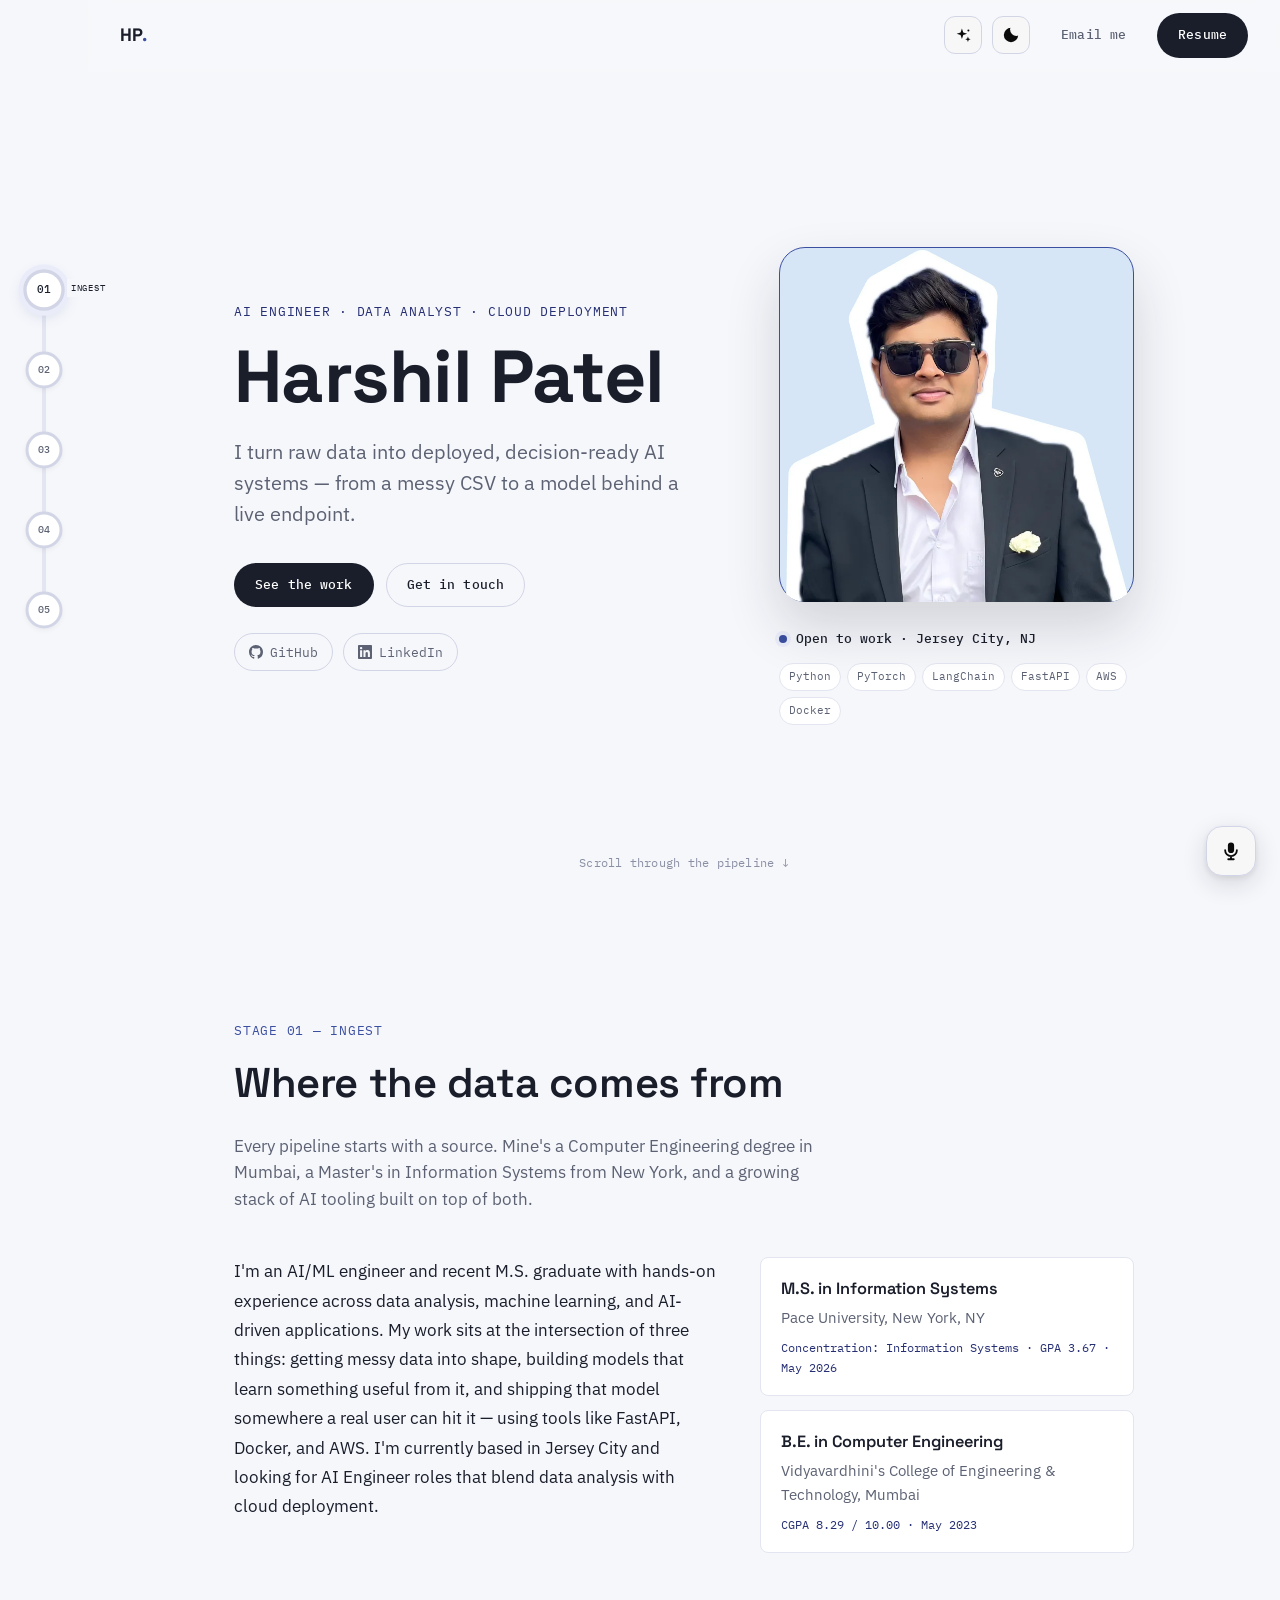
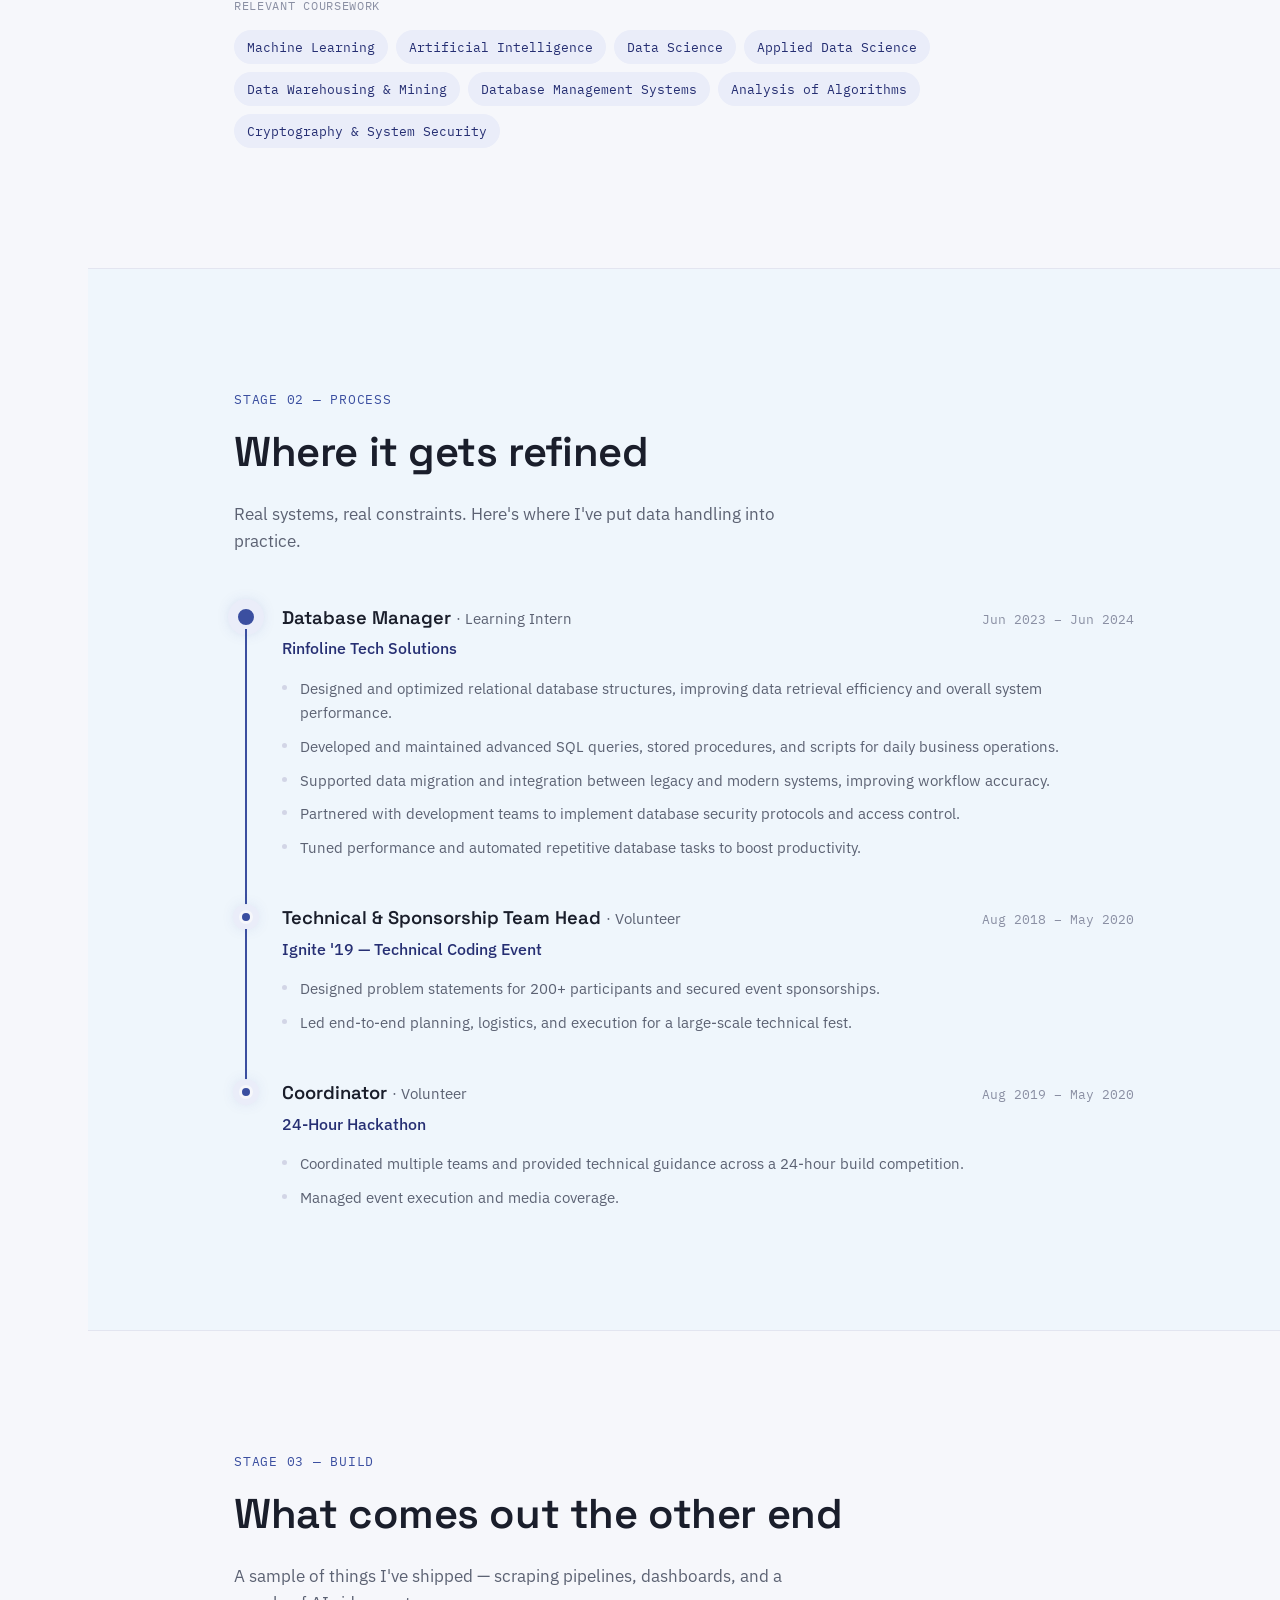
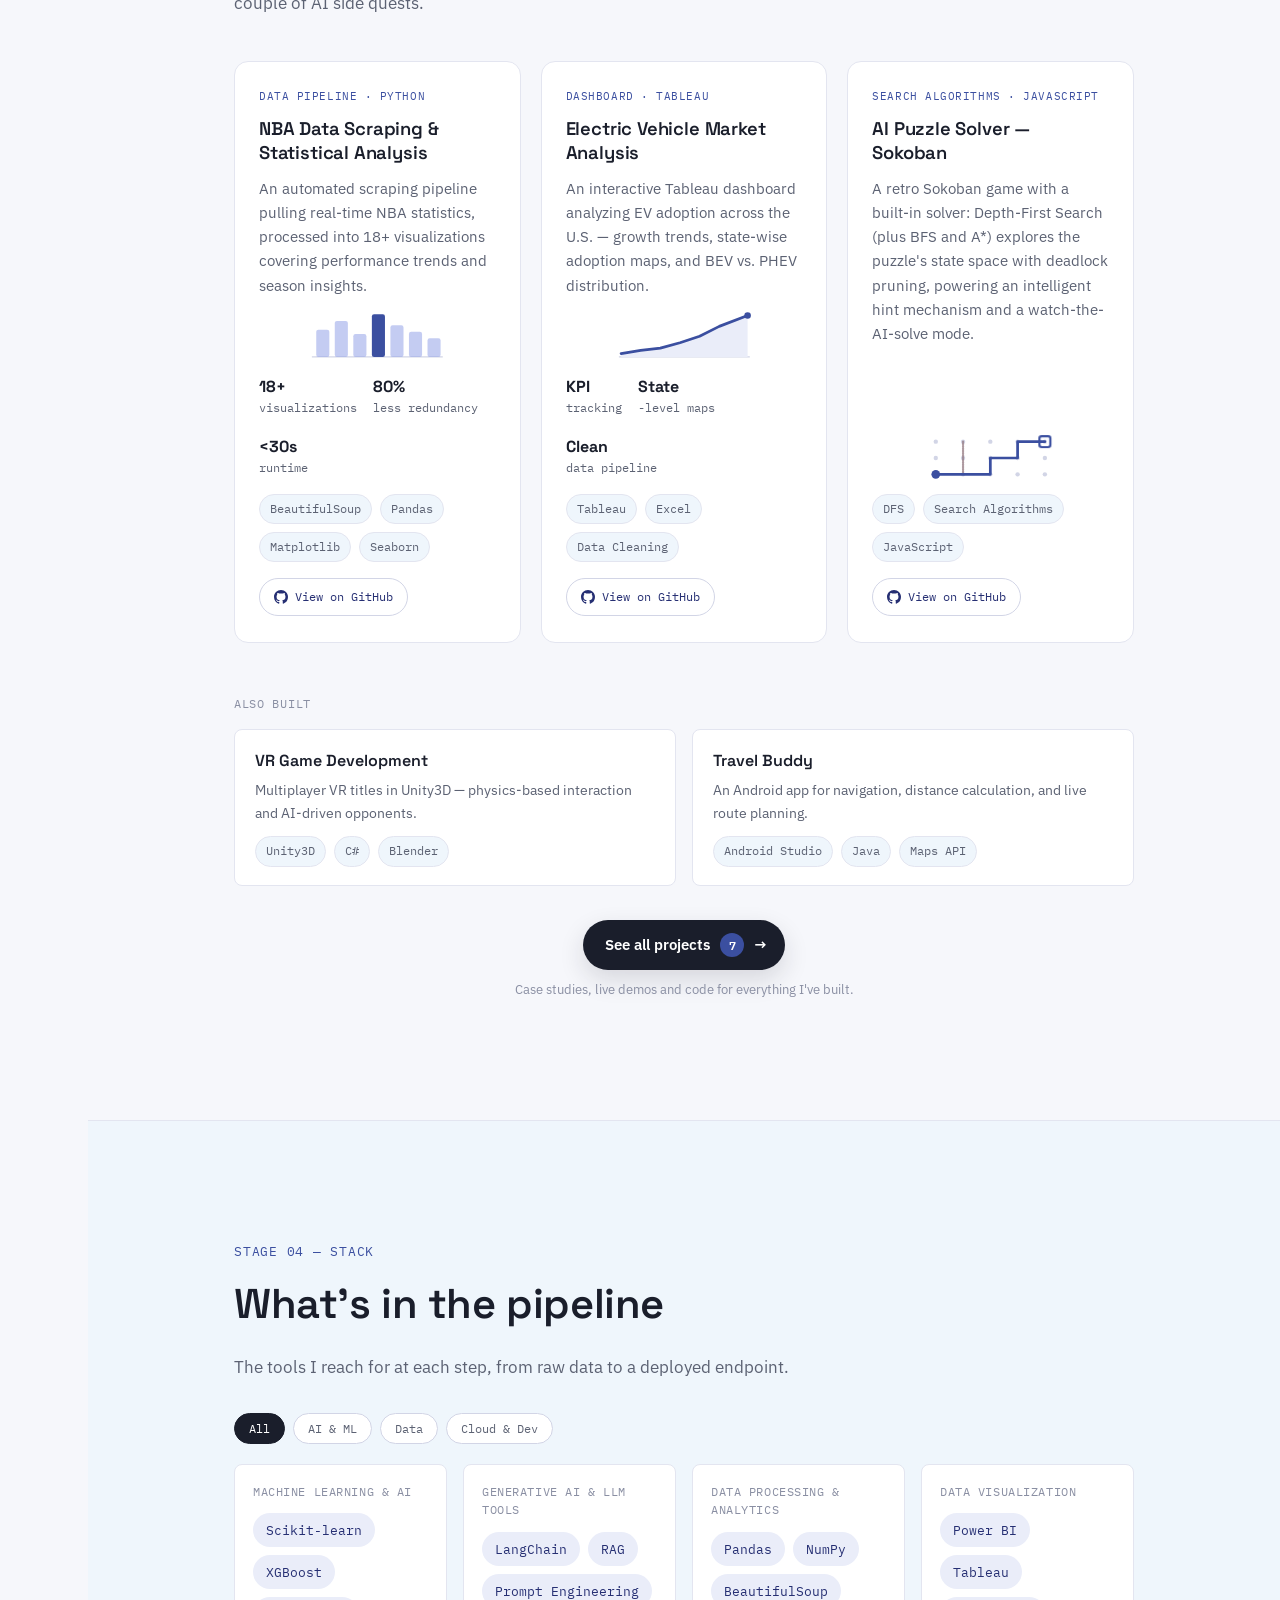
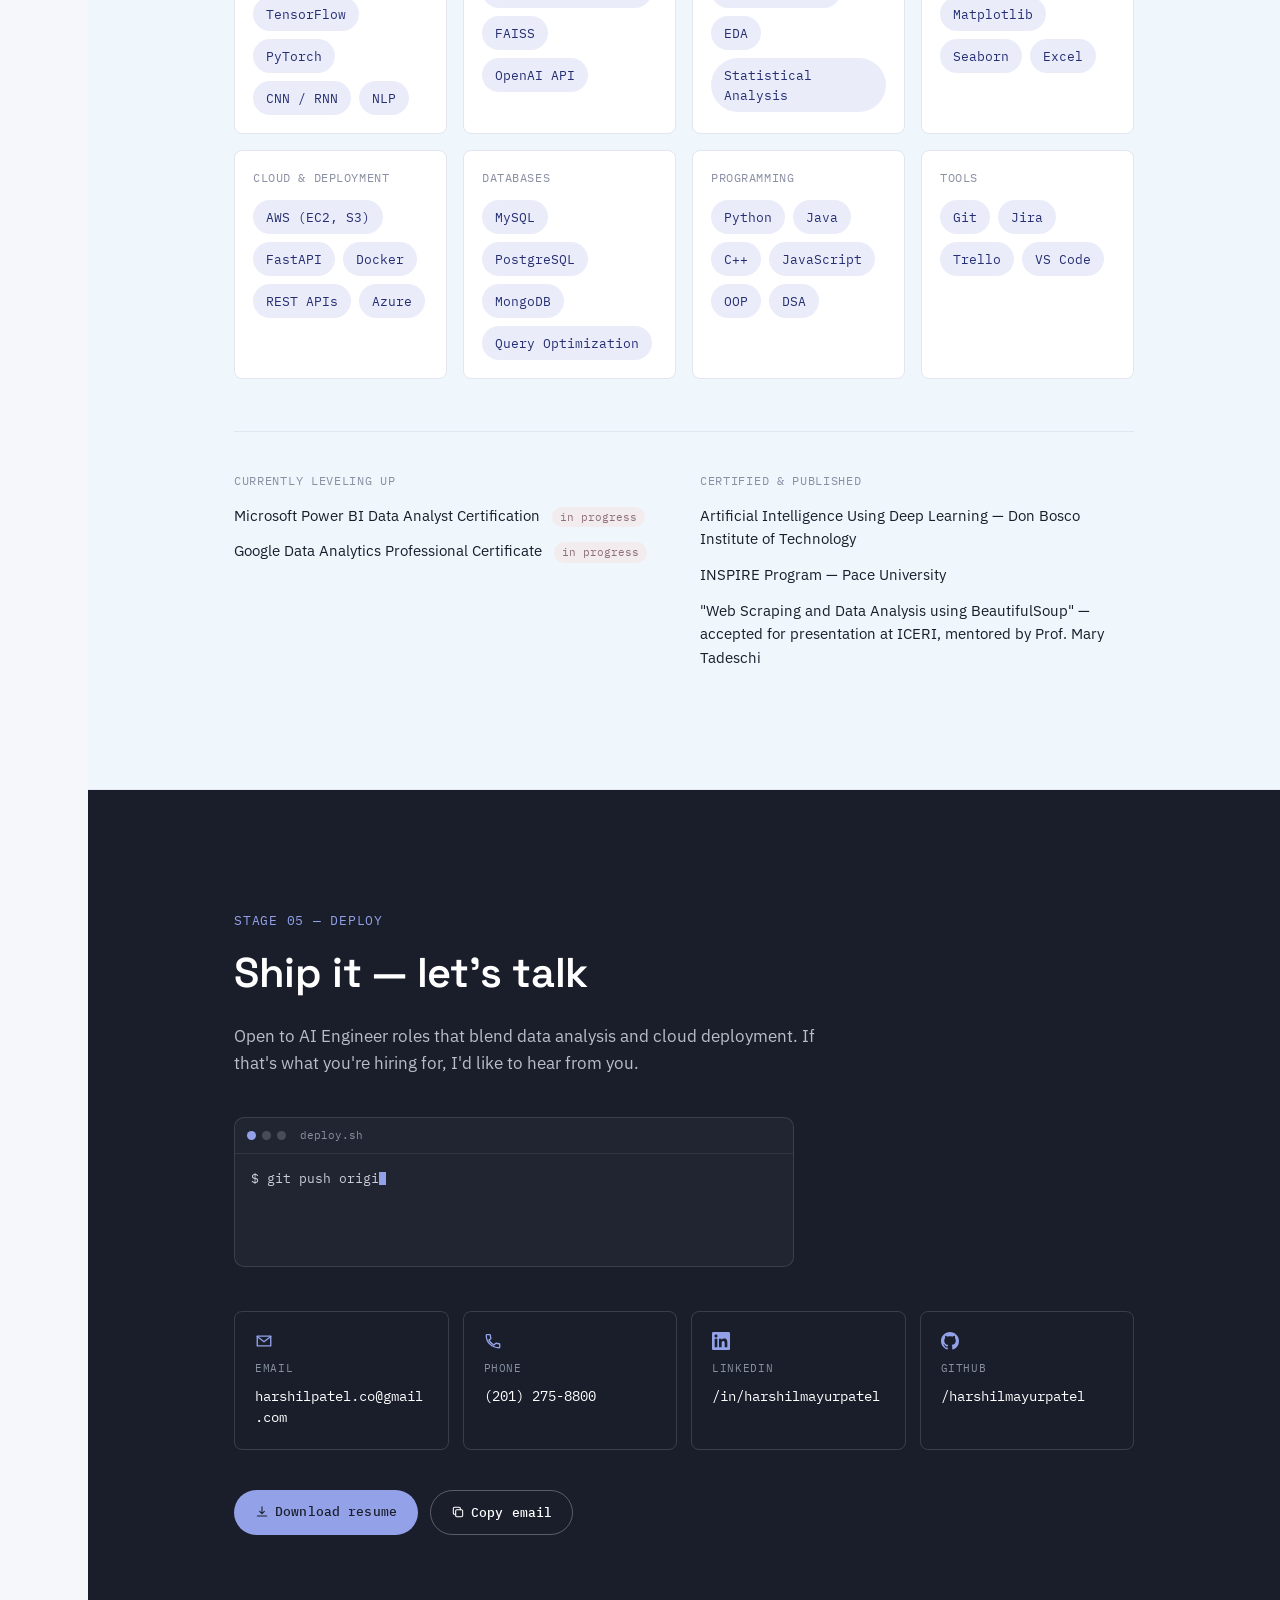
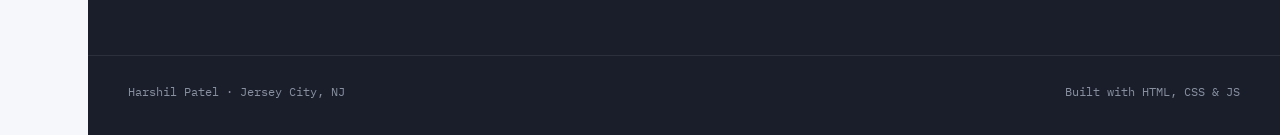
==== commit d820fd4d: "Sokoban card: single View on GitHub link The repo's README and About link lead to the live game.  Co" ====
--- a/index.html
+++ b/index.html
@@ -376,7 +376,6 @@
             <span class="chip chip-sm">JavaScript</span>
           </div>
           <div class="project-footer">
-            <a class="project-link" href="https://harshilmayurpatel.github.io/Sokoban-AI-Solver/" target="_blank" rel="noopener"><svg class="icon"><use href="#i-external"/></svg>Play in browser</a>
             <a class="project-link" href="https://github.com/harshilmayurpatel/Sokoban-AI-Solver" target="_blank" rel="noopener"><svg class="icon"><use href="#i-github"/></svg>View on GitHub</a>
           </div>
         </article>
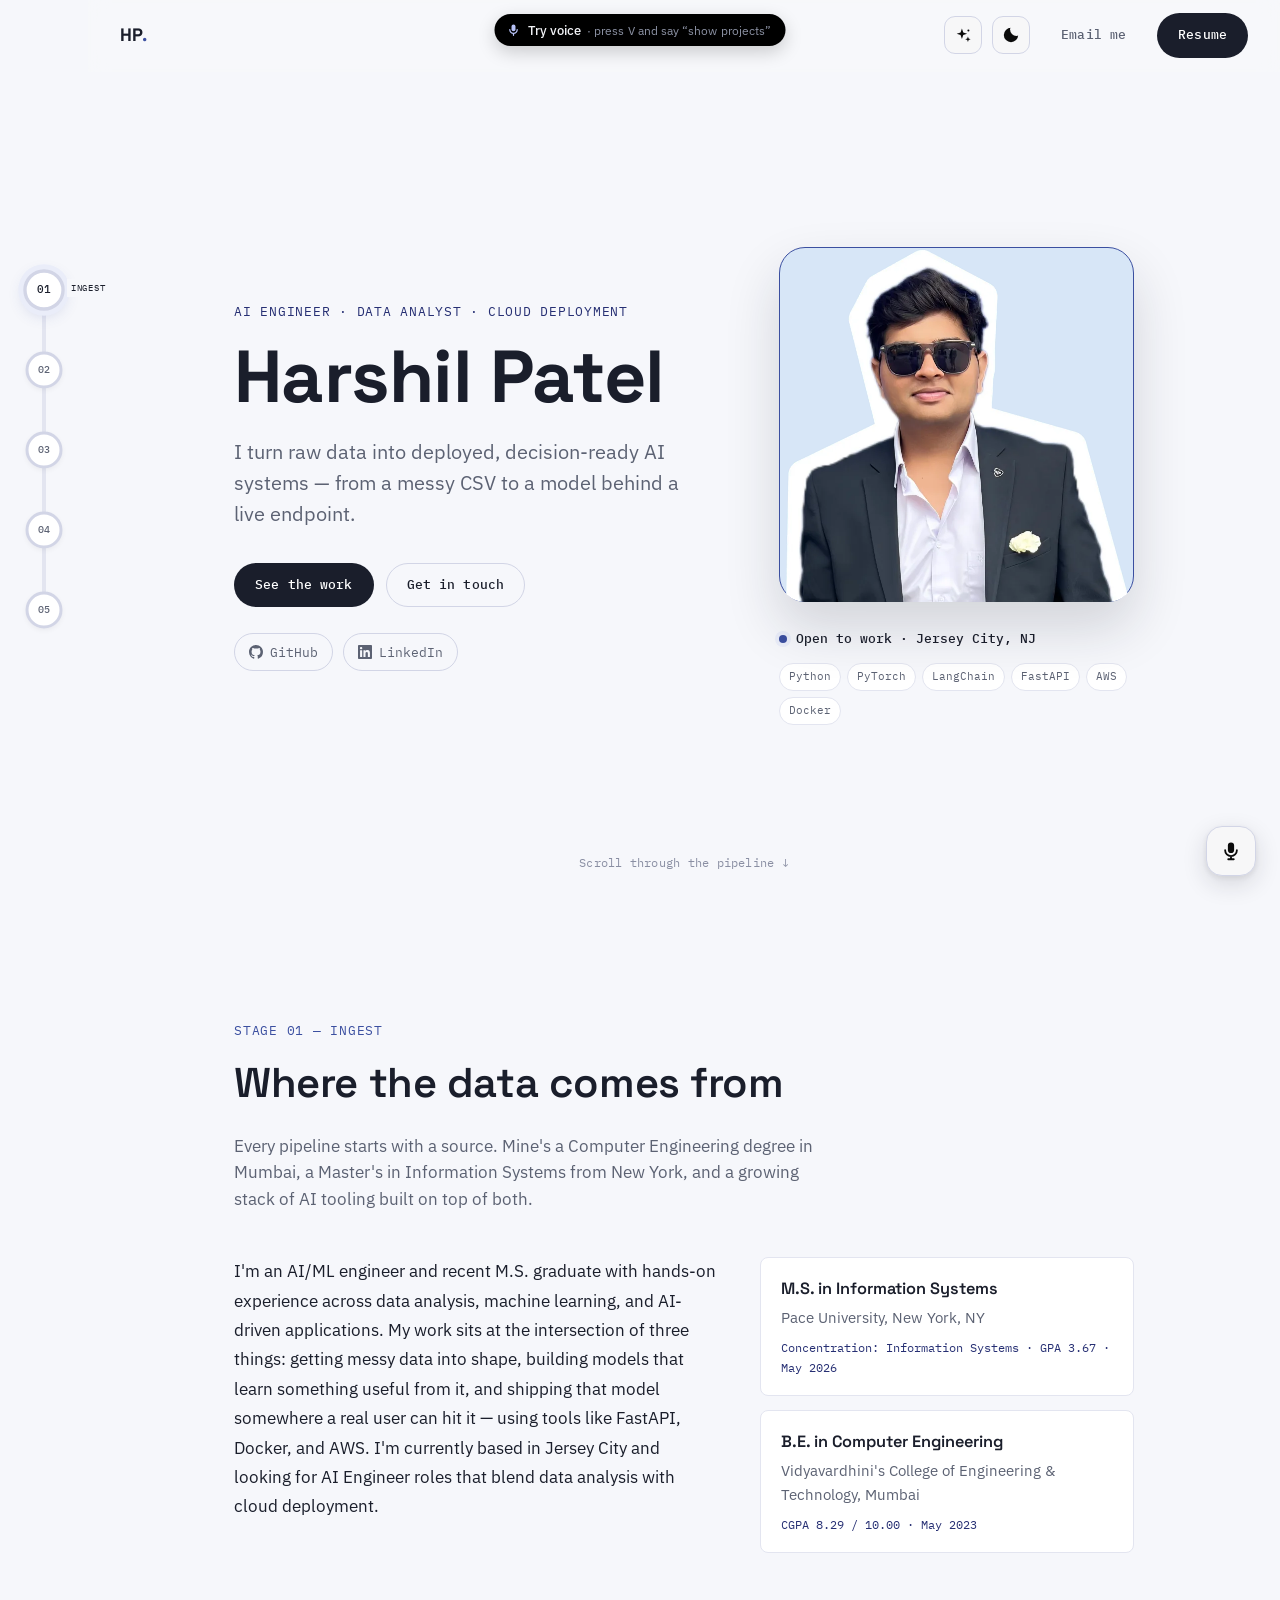
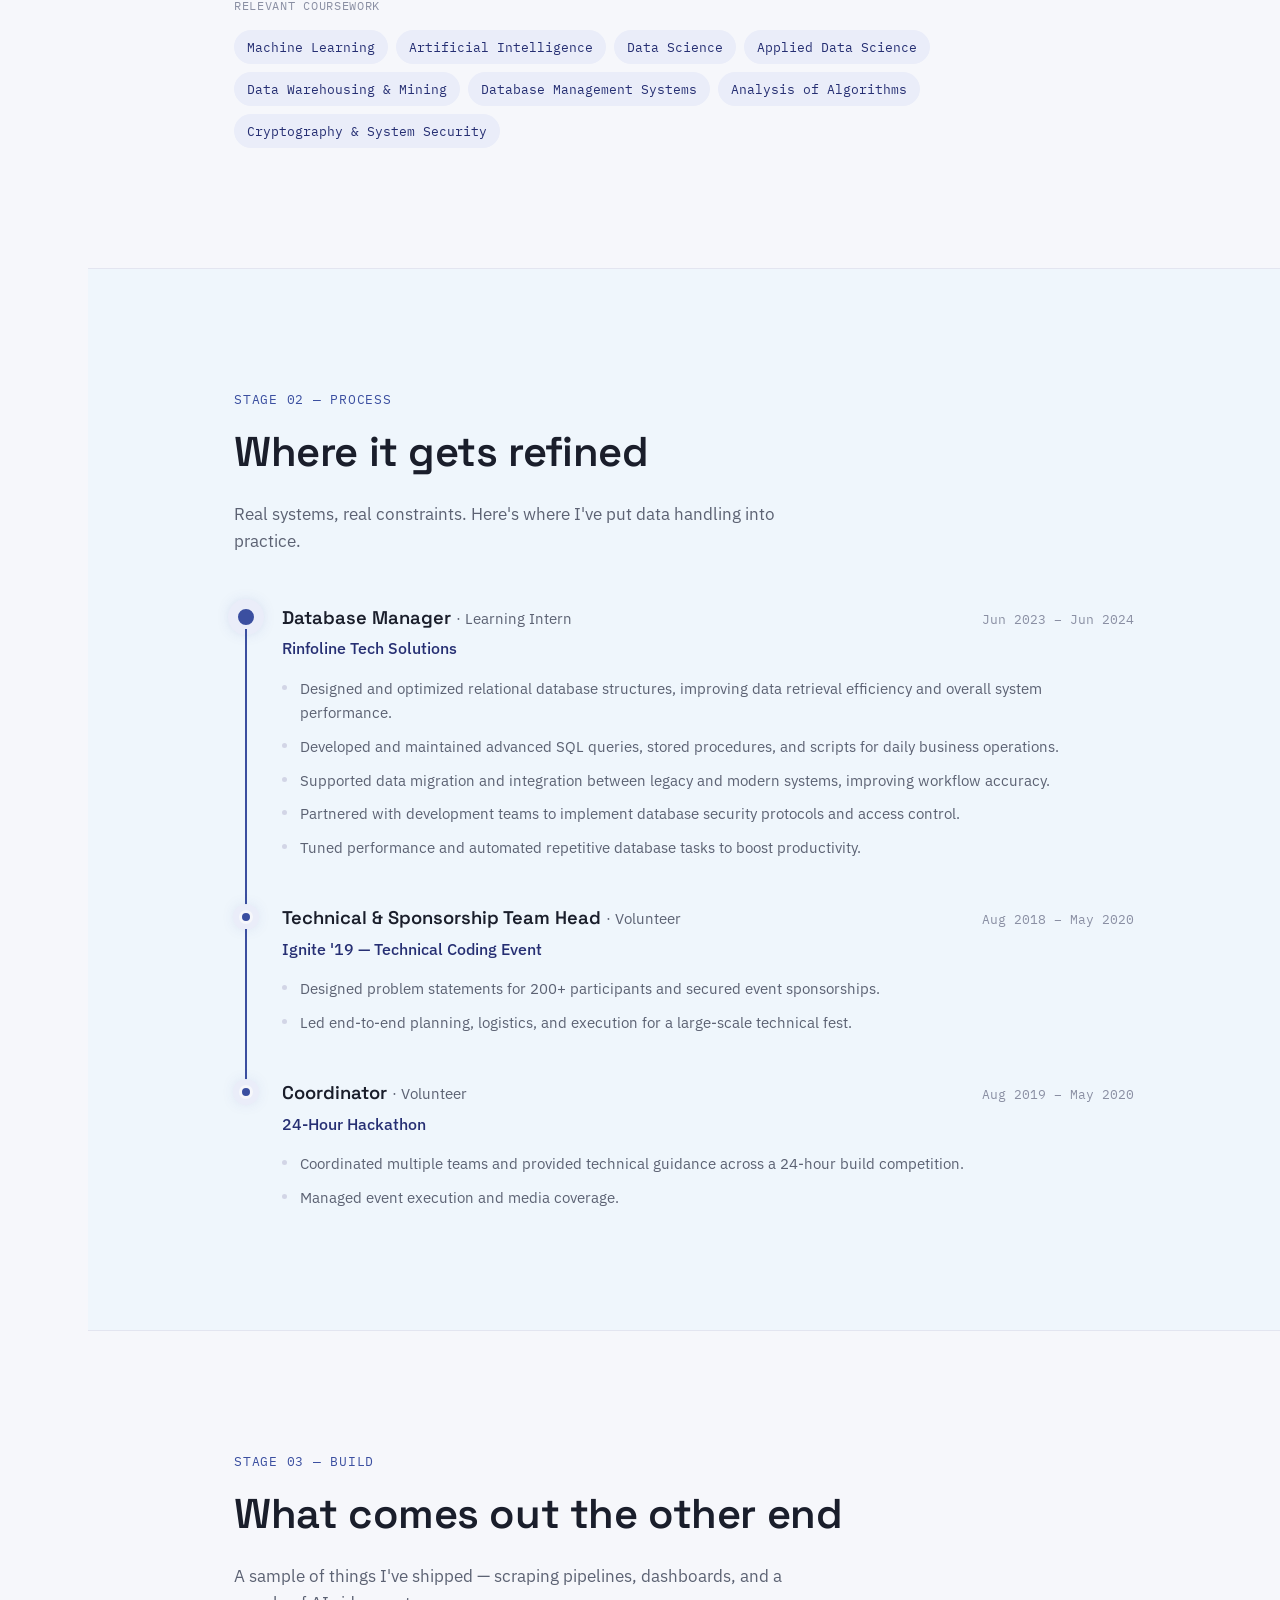
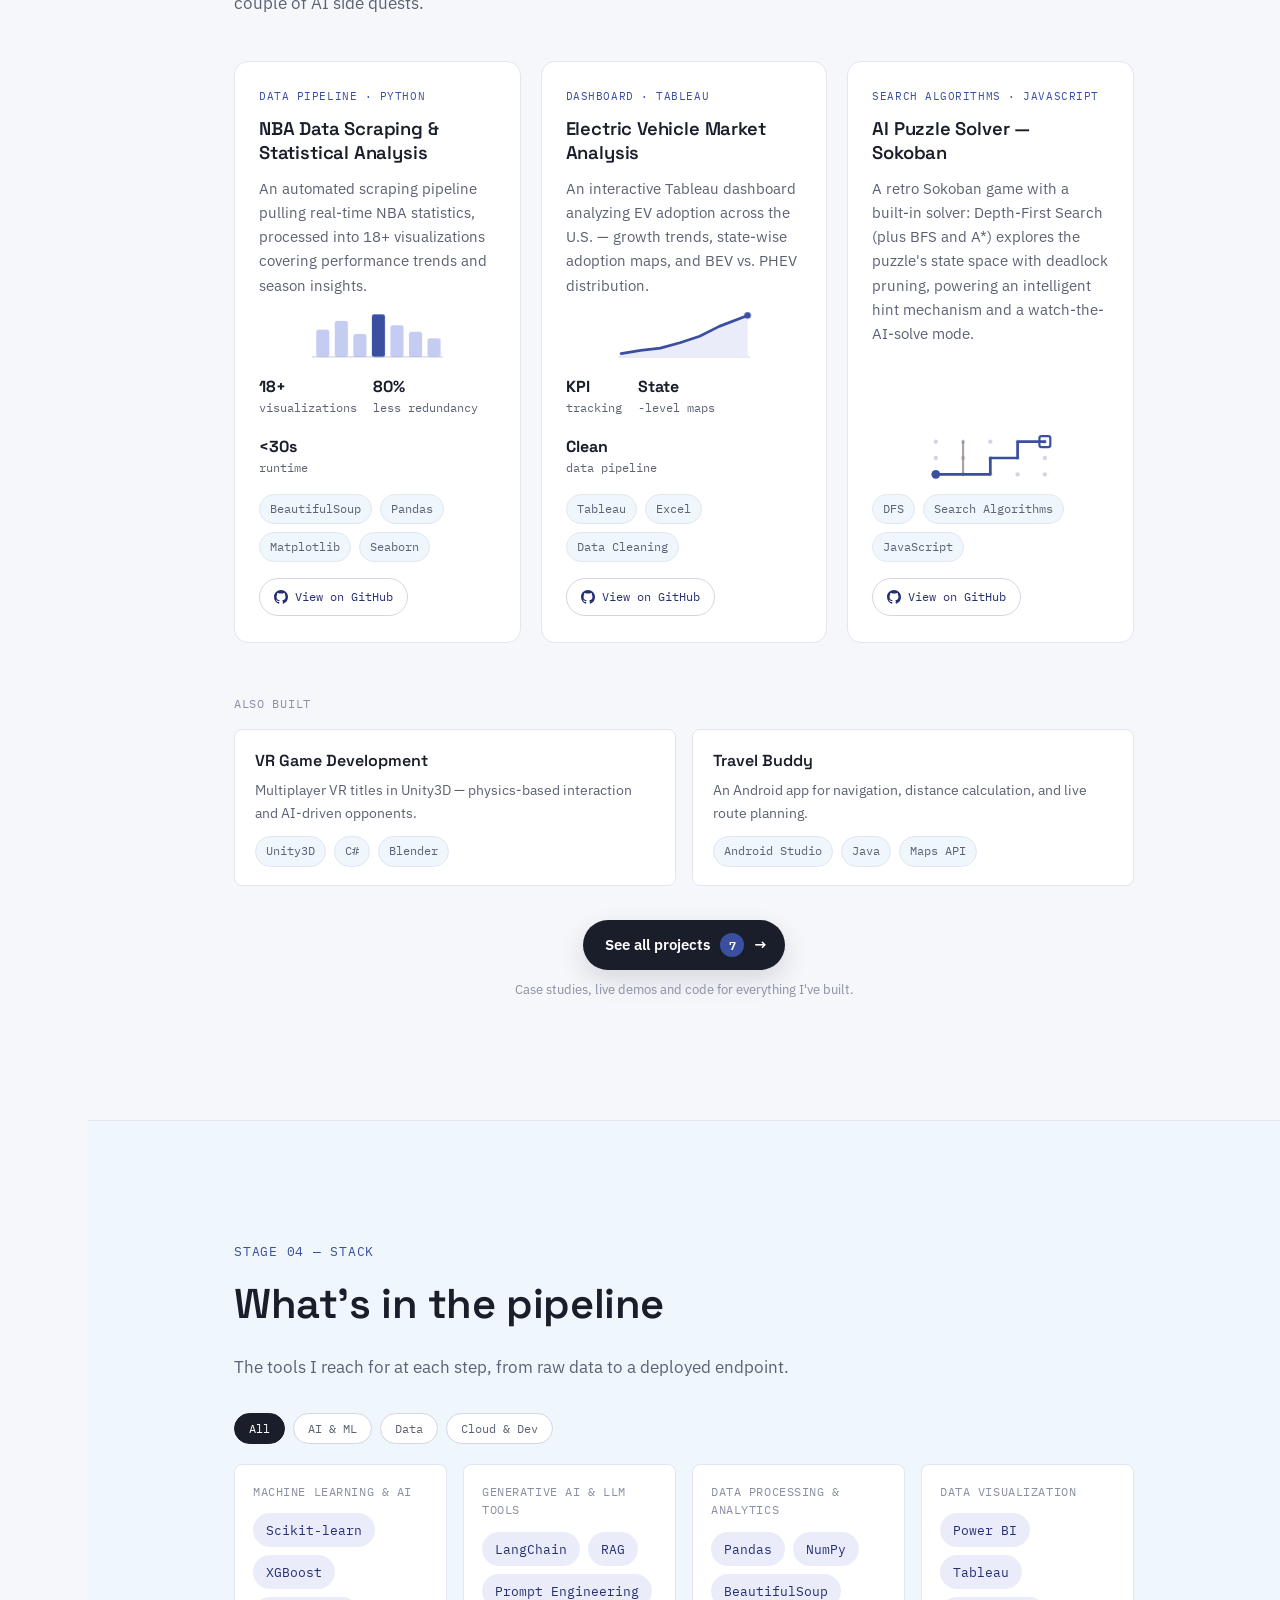
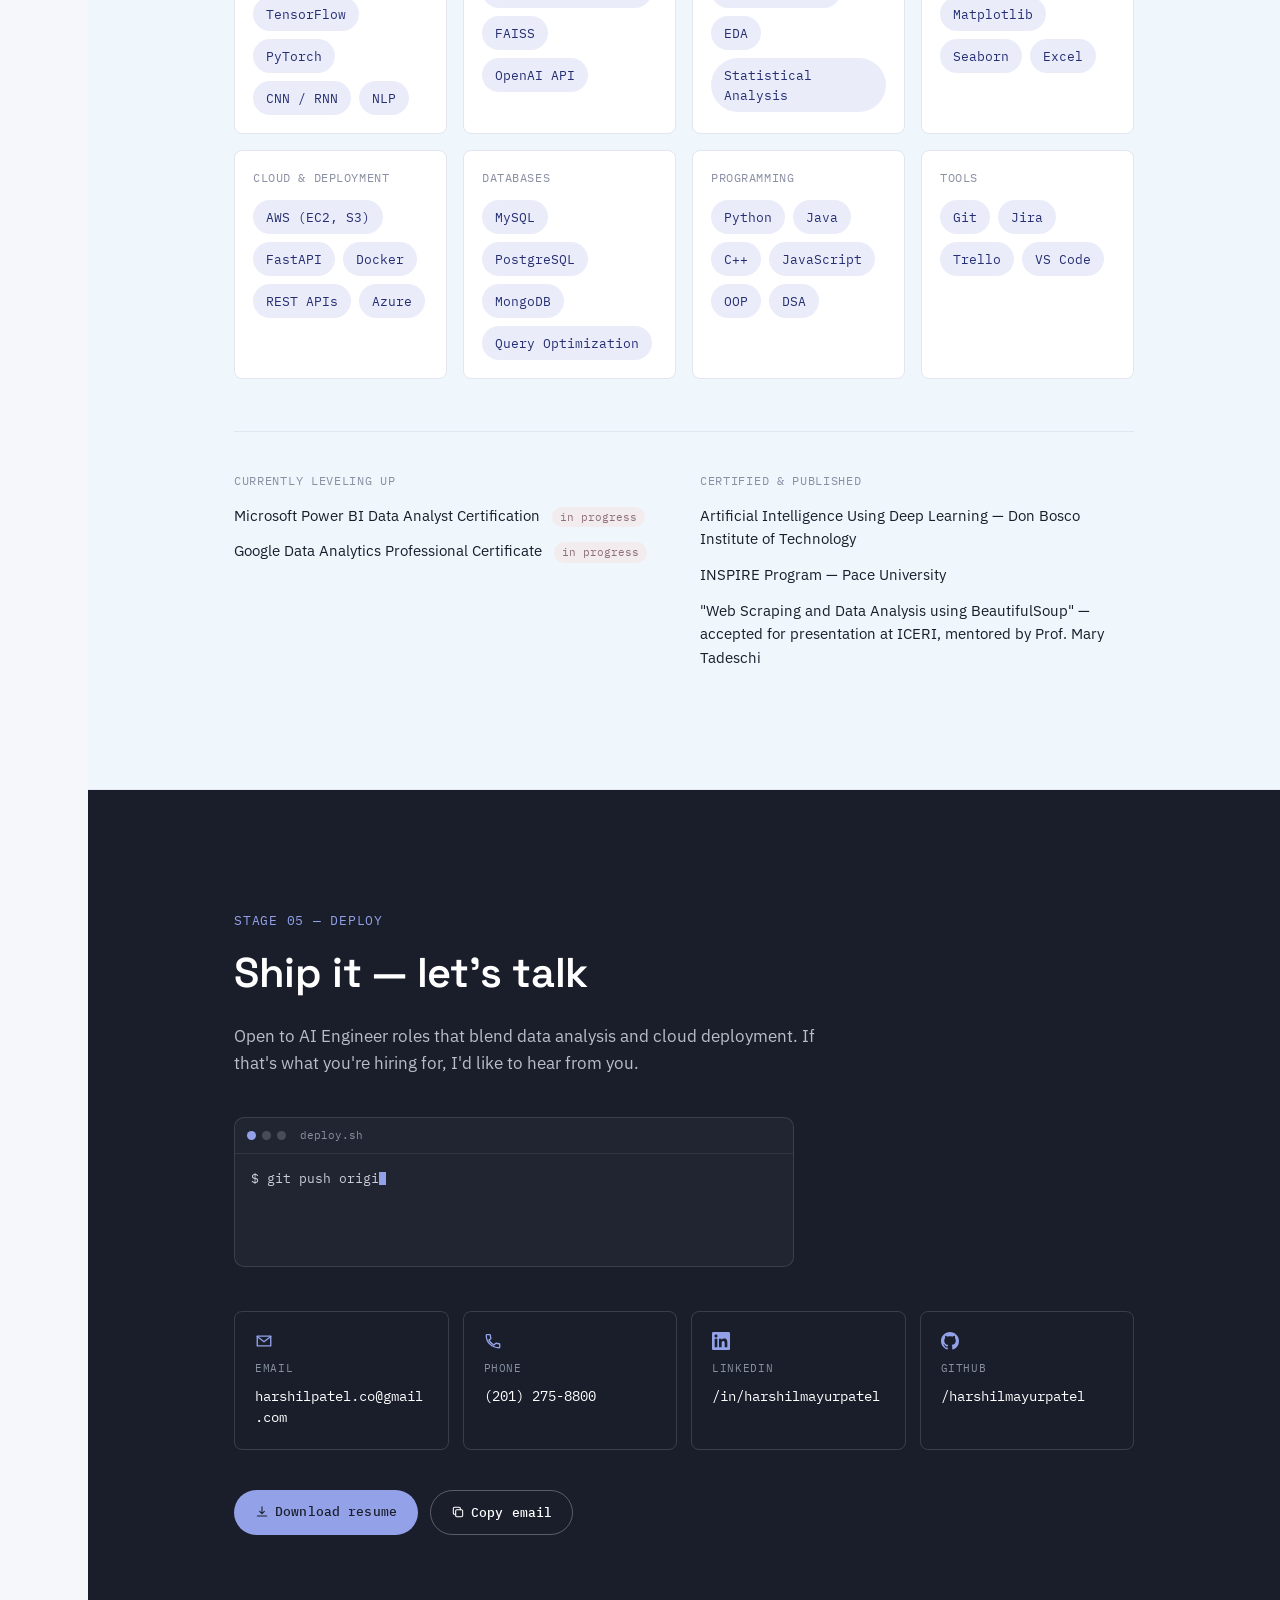
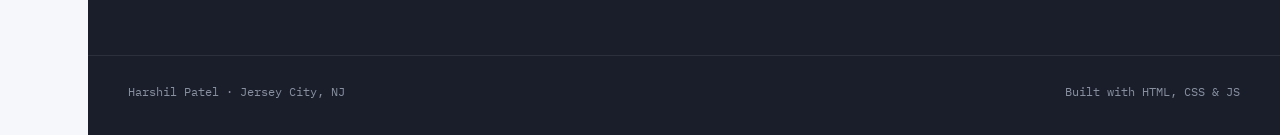
==== commit 9b671a28: "Open in light mode on every visit Dark mode, if chosen, lasts for that visit only (sessionStorage, s" ====
--- a/index.html
+++ b/index.html
@@ -6,8 +6,7 @@
 <title>Harshil Patel — AI Engineer</title>
 <meta name="description" content="Harshil Patel — AI Engineer, Data Analyst &amp; Cloud Deployment. Portfolio, projects, and resume." />
 <link rel="canonical" href="https://harshilmayurpatel.github.io/" />
-<meta name="theme-color" content="#F6F7FB" media="(prefers-color-scheme: light)" />
-<meta name="theme-color" content="#0E1119" media="(prefers-color-scheme: dark)" />
+<meta name="theme-color" content="#F6F7FB" />
 
 <!-- Icons -->
 <link rel="icon" href="assets/icons/favicon.svg" type="image/svg+xml" />
@@ -35,13 +34,13 @@
 
 <link rel="stylesheet" href="assets/css/styles.css" />
 <script>
-  /* Apply saved/system theme before first paint to avoid a flash */
+  /* Set the theme before first paint to avoid a flash */
   (function () {
+    /* Every visit opens in light mode. Switching to dark lasts for this
+       visit only (sessionStorage: home and projects pages in this tab). */
     var t = null;
-    try { t = localStorage.getItem("theme"); } catch (e) {}
-    if (t !== "light" && t !== "dark") {
-      t = window.matchMedia && matchMedia("(prefers-color-scheme: dark)").matches ? "dark" : "light";
-    }
+    try { t = sessionStorage.getItem("theme"); } catch (e) {}
+    if (t !== "dark") t = "light";
     document.documentElement.setAttribute("data-theme", t);
   })();
 </script>
--- a/assets/css/styles.css
+++ b/assets/css/styles.css
@@ -1076,6 +1076,8 @@
 
 /* ---------- Build: mini charts on project cards ---------- */
 .mini-chart{ width: 100%; height: 48px; overflow: visible; }
+/* Build mini charts: intro plays once when the card scrolls in, then one
+   element keeps looping. Hovering a card replays the intro (app.js). */
 .chart-axis{ stroke: var(--line-strong); stroke-width: 1; }
 .chart-bars rect{
   fill: var(--accent-light);
@@ -1083,34 +1085,42 @@
   transform-box: fill-box;
   transform-origin: bottom;
   transform: scaleY(0);
-  transition: transform .7s cubic-bezier(.2,.8,.2,1.15), opacity .2s ease;
-  transition-delay: calc(var(--i) * 70ms);
+  transition: opacity .2s ease;
 }
 .chart-bars rect.hi{ fill: var(--accent); opacity: 1; }
 .project-card:hover .chart-bars rect{ opacity: .85; }
-.project-card.in .chart-bars rect{ transform: scaleY(1); }
-
-.line-path{
-  fill: none; stroke: var(--accent); stroke-width: 2.5; stroke-linecap: round; stroke-linejoin: round;
-  stroke-dasharray: 100; stroke-dashoffset: 100; transition: stroke-dashoffset 1.4s ease .2s;
-}
-.line-area{ fill: var(--accent-tint); opacity: 0; transition: opacity .8s ease 1s; }
-.line-dot{ fill: var(--accent); opacity: 0; transition: opacity .3s ease 1.5s; }
-.project-card.in .line-path{ stroke-dashoffset: 0; }
-.project-card.in .line-area{ opacity: 1; }
-.project-card.in .line-dot{ opacity: 1; animation: dotPulse 2s ease-in-out 1.8s infinite; }
-@keyframes dotPulse{ 50%{ r: 4.5; } }
+.project-card:hover .chart-bars rect.hi{ opacity: 1; }
+.project-card.in .chart-bars rect{ animation: barGrow .7s cubic-bezier(.2,.8,.2,1.15) forwards; animation-delay: calc(var(--i) * 70ms); }
+/* idle: the tallest bar breathes */
+.project-card.in .chart-bars rect.hi{ animation: barGrow .7s cubic-bezier(.2,.8,.2,1.15) .21s forwards, barBreathe 2.6s ease-in-out 1.3s infinite; }
+@keyframes barGrow{ to{ transform: scaleY(1); } }
+@keyframes barBreathe{ 0%,100%{ transform: scaleY(1); } 50%{ transform: scaleY(.84); } }
+
+.line-path{ fill: none; stroke: var(--accent); stroke-width: 2.5; stroke-linecap: round; stroke-linejoin: round; stroke-dasharray: 100; stroke-dashoffset: 100; }
+.line-area{ fill: var(--accent-tint); opacity: 0; }
+.line-dot{ fill: var(--accent); opacity: 0; }
+.project-card.in .line-path{ animation: chartDraw 1.4s ease .2s forwards; }
+.project-card.in .line-area{ animation: chartFade .8s ease 1s forwards; }
+/* idle: the latest point pulses */
+.project-card.in .line-dot{ animation: chartFade .3s ease 1.5s forwards, dotPulse 2s ease-in-out 1.8s infinite; }
+@keyframes chartDraw{ to{ stroke-dashoffset: 0; } }
+@keyframes chartFade{ to{ opacity: 1; } }
+@keyframes dotPulse{ 0%,100%{ r: 3; opacity: 1; } 50%{ r: 4.5; opacity: 1; } }
 
 .grid-dots circle{ r: 2; fill: var(--line-strong); }
 .dfs-dead, .dfs-path{ fill: none; stroke-linecap: round; stroke-linejoin: round; }
-.dfs-dead{ stroke: var(--warm); stroke-width: 2; opacity: 0; stroke-dasharray: 3 4; transition: opacity .4s ease .3s; }
-.dfs-path{ stroke: var(--accent); stroke-width: 2.5; stroke-dasharray: 100; stroke-dashoffset: 100; transition: stroke-dashoffset 1.4s ease .8s; }
+.dfs-dead{ stroke: var(--warm); stroke-width: 2; opacity: 0; stroke-dasharray: 3 4; }
+.dfs-path{ stroke: var(--accent); stroke-width: 2.5; stroke-dasharray: 100; stroke-dashoffset: 100; }
 .dfs-goal{ fill: none; stroke: var(--accent); stroke-width: 2; transform-box: fill-box; transform-origin: center; }
-.dfs-start{ fill: var(--accent); }
-.project-card.in .dfs-dead{ opacity: .7; }
-.project-card.in .dfs-path{ stroke-dashoffset: 0; }
-.project-card.in .dfs-goal{ animation: goalHit .6s ease 2.2s both; }
-@keyframes goalHit{ 50%{ fill: var(--accent-tint); transform: scale(1.25); } }
+.dfs-start{ fill: var(--accent); transform-box: fill-box; transform-origin: center; }
+.project-card.in .dfs-dead{ animation: dfsDead .4s ease .3s forwards; }
+.project-card.in .dfs-path{ animation: chartDraw 1.4s ease .8s forwards; }
+/* idle: the goal glows and the start point pings */
+.project-card.in .dfs-goal{ animation: goalHit 2.2s ease-in-out 2.2s infinite; }
+.project-card.in .dfs-start{ animation: startPing 2.2s ease-out 2.2s infinite; }
+@keyframes dfsDead{ to{ opacity: .7; } }
+@keyframes goalHit{ 0%,100%{ fill: transparent; transform: none; } 50%{ fill: var(--accent-tint); transform: scale(1.22); } }
+@keyframes startPing{ 0%,100%{ transform: scale(1); } 15%{ transform: scale(1.4); } 35%{ transform: scale(1); } }
 
 /* Card: soft spotlight that follows the cursor */
 .project-card{ position: relative; overflow: hidden; }
@@ -1426,12 +1436,16 @@
   80% { transform: rotate(2deg); }
 }
 /* Chart bars bounce */
-.sx-chart rect:not(.chart-axis){ animation: sxBar .8s cubic-bezier(.3,1.6,.5,1) calc(var(--sxd, 0ms) + var(--i, 0) * 60ms) both; }
-@keyframes sxBar{ 40%{ transform: scaleY(1.3); } }
+/* (raised specificity so it wins over the cards' own intro/idle animations) */
+.sx-chart rect:not(.chart-axis),
+.project-card.in .chart-bars.sx-chart rect:not(.chart-axis){ animation: sxBar .8s cubic-bezier(.3,1.6,.5,1) calc(var(--sxd, 0ms) + var(--i, 0) * 60ms) both; }
+@keyframes sxBar{ 0%,100%{ transform: scaleY(1); } 40%{ transform: scaleY(1.3); } }
 /* Line chart and DFS path redraw themselves */
 .sx-redraw .line-path,
-.sx-redraw .dfs-path{ animation: sxRedraw 1.3s ease var(--sxd, 0ms) both; }
-@keyframes sxRedraw{ from{ stroke-dashoffset: 100; } }
+.sx-redraw .dfs-path,
+.project-card.in .sx-redraw .line-path,
+.project-card.in .sx-redraw .dfs-path{ animation: sxRedraw 1.3s ease var(--sxd, 0ms) both; }
+@keyframes sxRedraw{ from{ stroke-dashoffset: 100; } to{ stroke-dashoffset: 0; } }
 .brand-dot{ display: inline-block; }
 /* Dots / markers: ripple */
 .sx-dot{ animation: sxDot .8s ease-out var(--sxd, 0ms) both; }
@@ -1699,8 +1713,11 @@
 @media (prefers-reduced-motion: reduce){
   .photo-frame{ transform: none !important; }
   .island{ transition: opacity .2s ease; }
-  .chart-bars rect{ transform: none; }
-  .line-path, .dfs-path{ stroke-dashoffset: 0; }
+  .chart-bars rect, .project-card.in .chart-bars rect{ transform: none; animation: none; }
+  .line-path, .dfs-path, .project-card.in .line-path, .project-card.in .dfs-path{ stroke-dashoffset: 0; animation: none; }
+  .dfs-dead, .line-area, .line-dot, .project-card.in .dfs-dead, .project-card.in .line-area, .project-card.in .line-dot,
+  .project-card.in .dfs-goal, .project-card.in .dfs-start{ animation: none; opacity: 1; }
+  .project-card.in .dfs-dead{ opacity: .7; }
 }
 
 /* =========================================================
@@ -1828,3 +1845,6 @@
 @view-transition{ navigation: auto; }
 ::view-transition-old(root), ::view-transition-new(root){ animation-duration: .28s; }
 @media (prefers-reduced-motion: reduce){ @view-transition{ navigation: none; } }
+
+/* Off-screen cards: freeze their looping animations (app.js toggles the class) */
+.project-card.is-offscreen *, .project-card.is-offscreen *::before, .project-card.is-offscreen *::after{ animation-play-state: paused !important; }
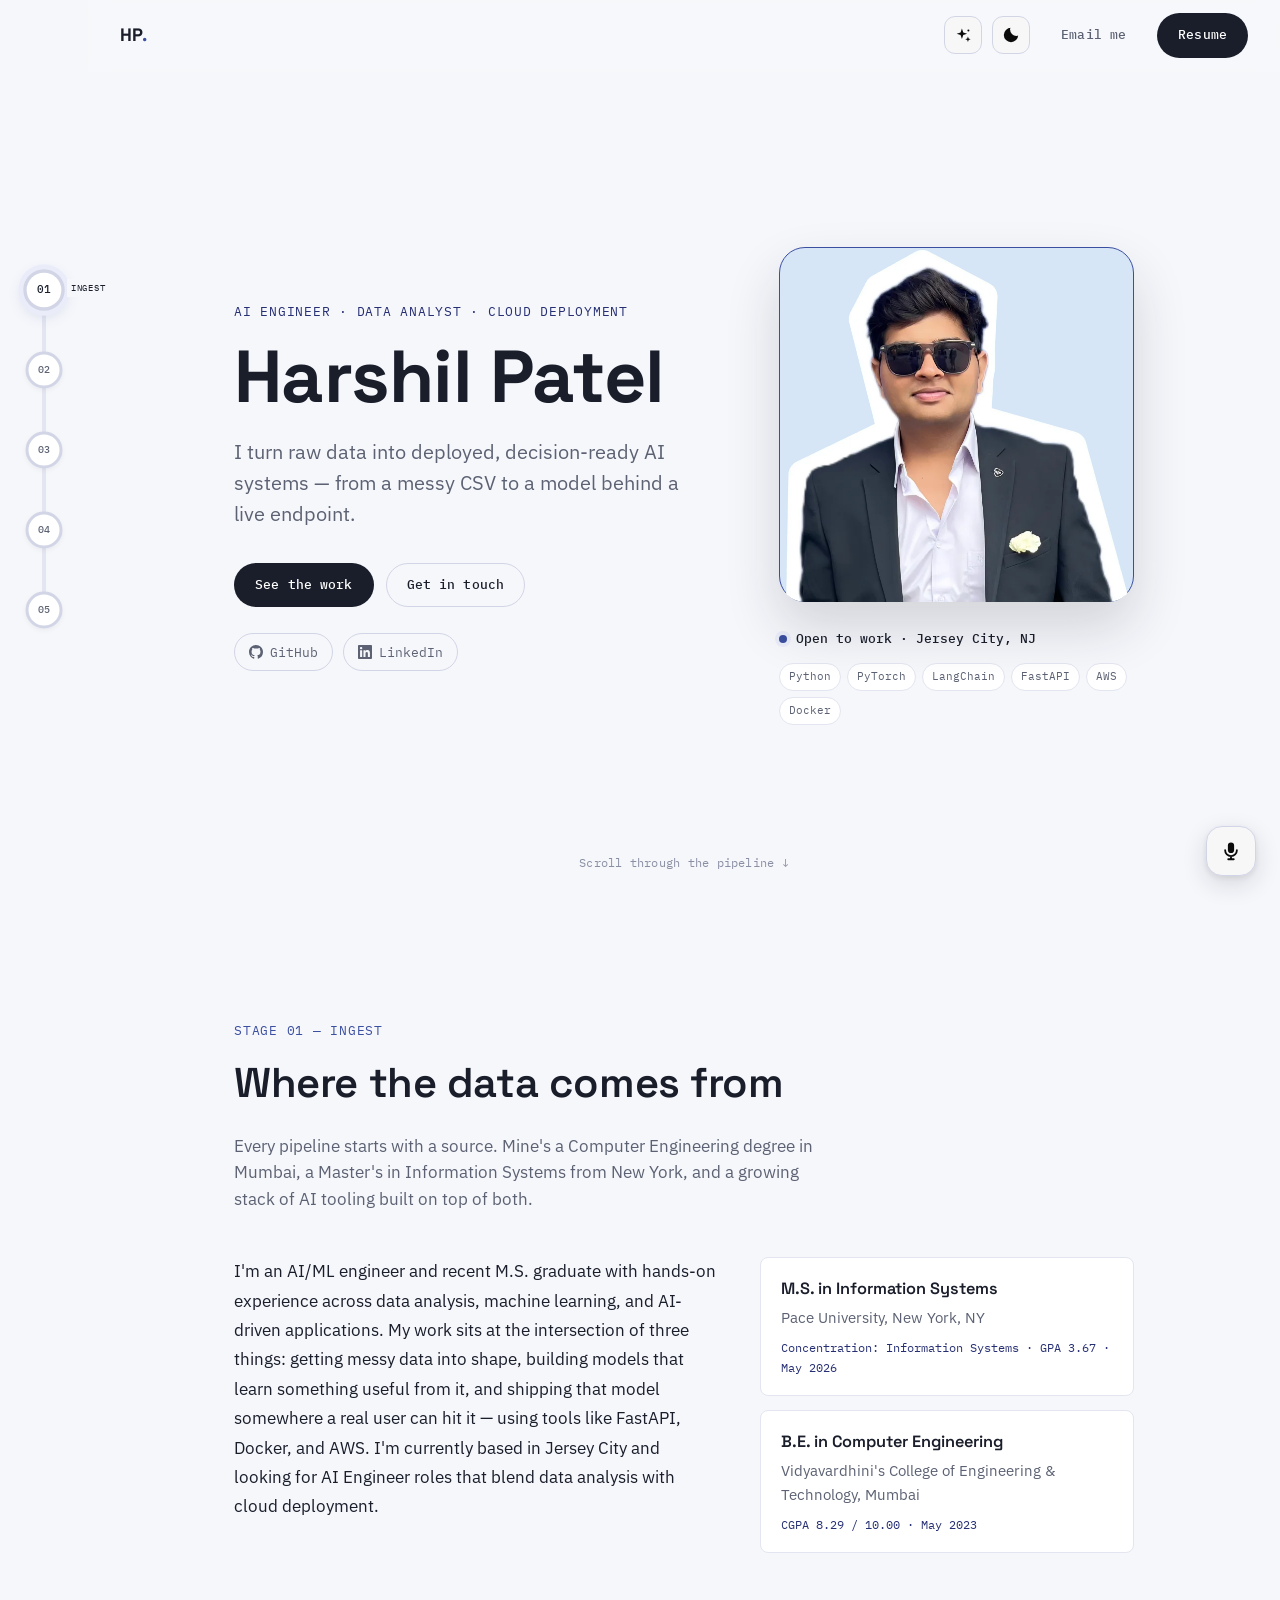
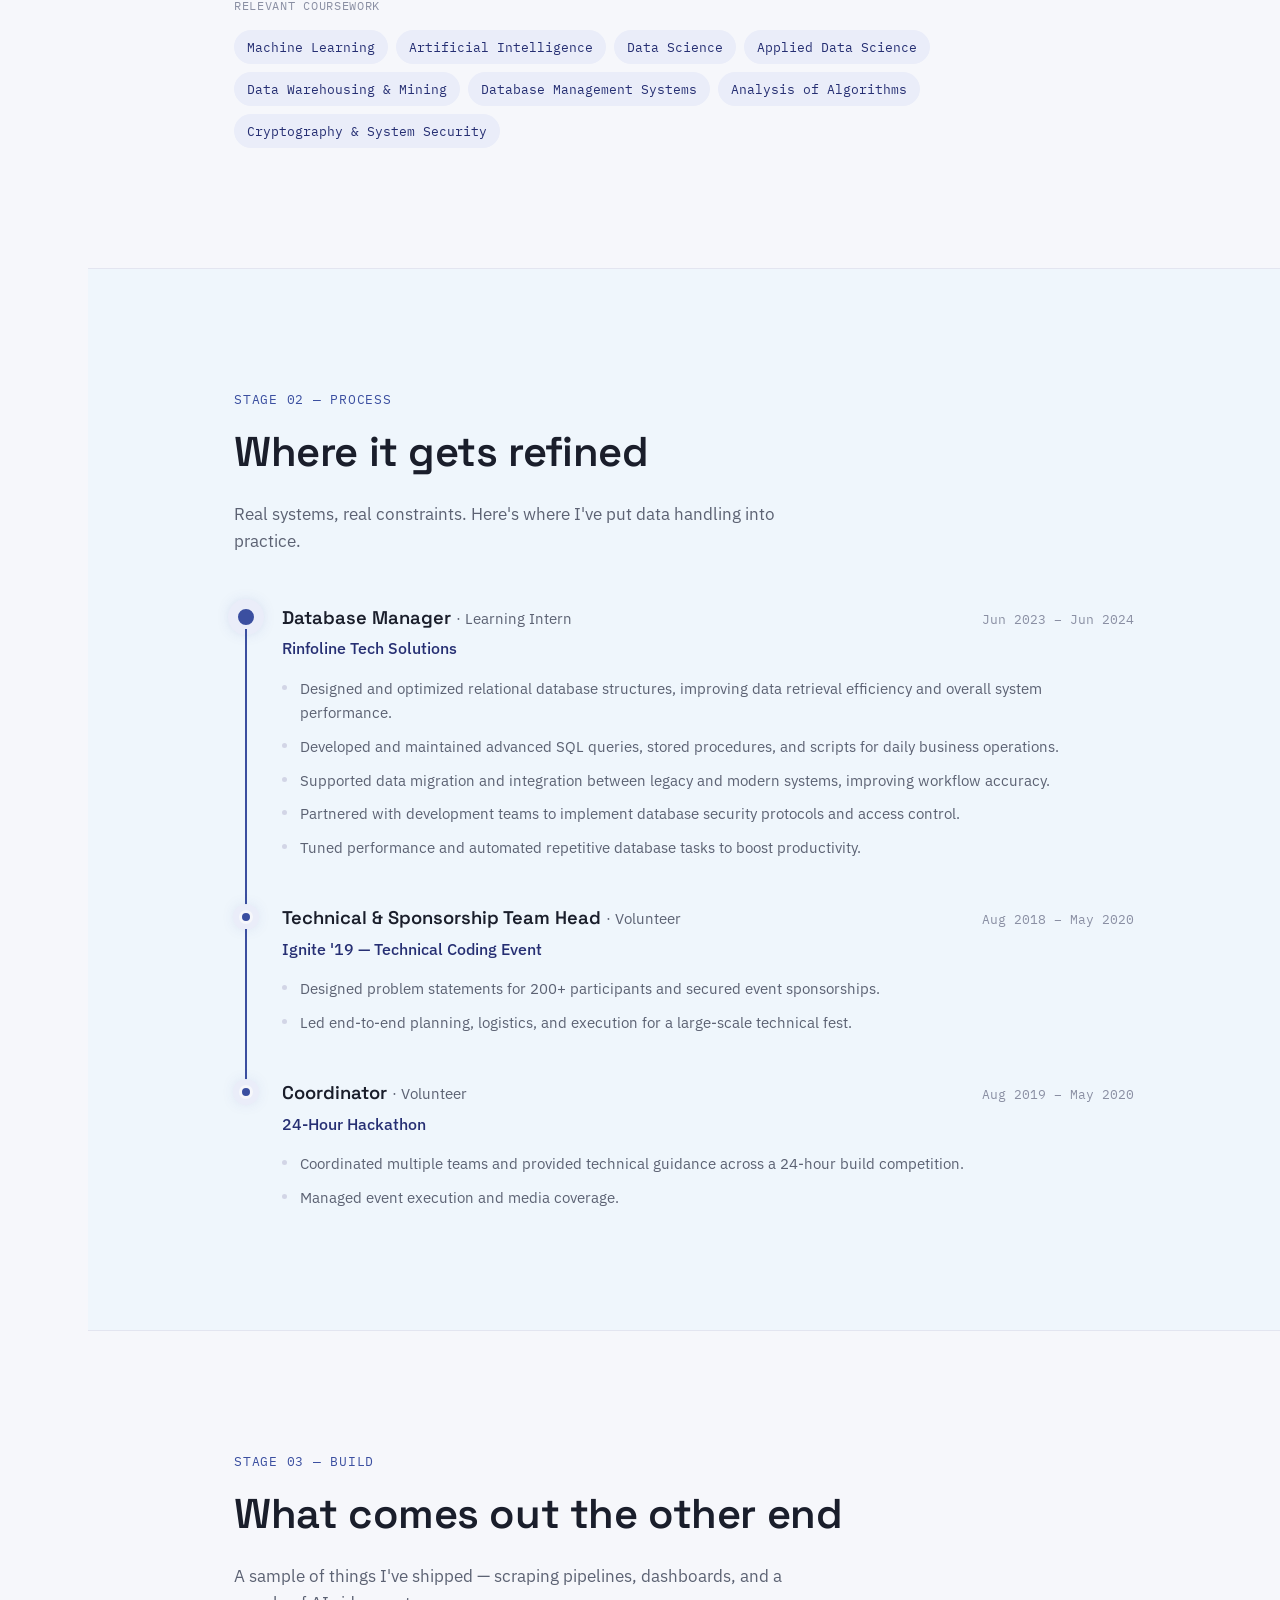
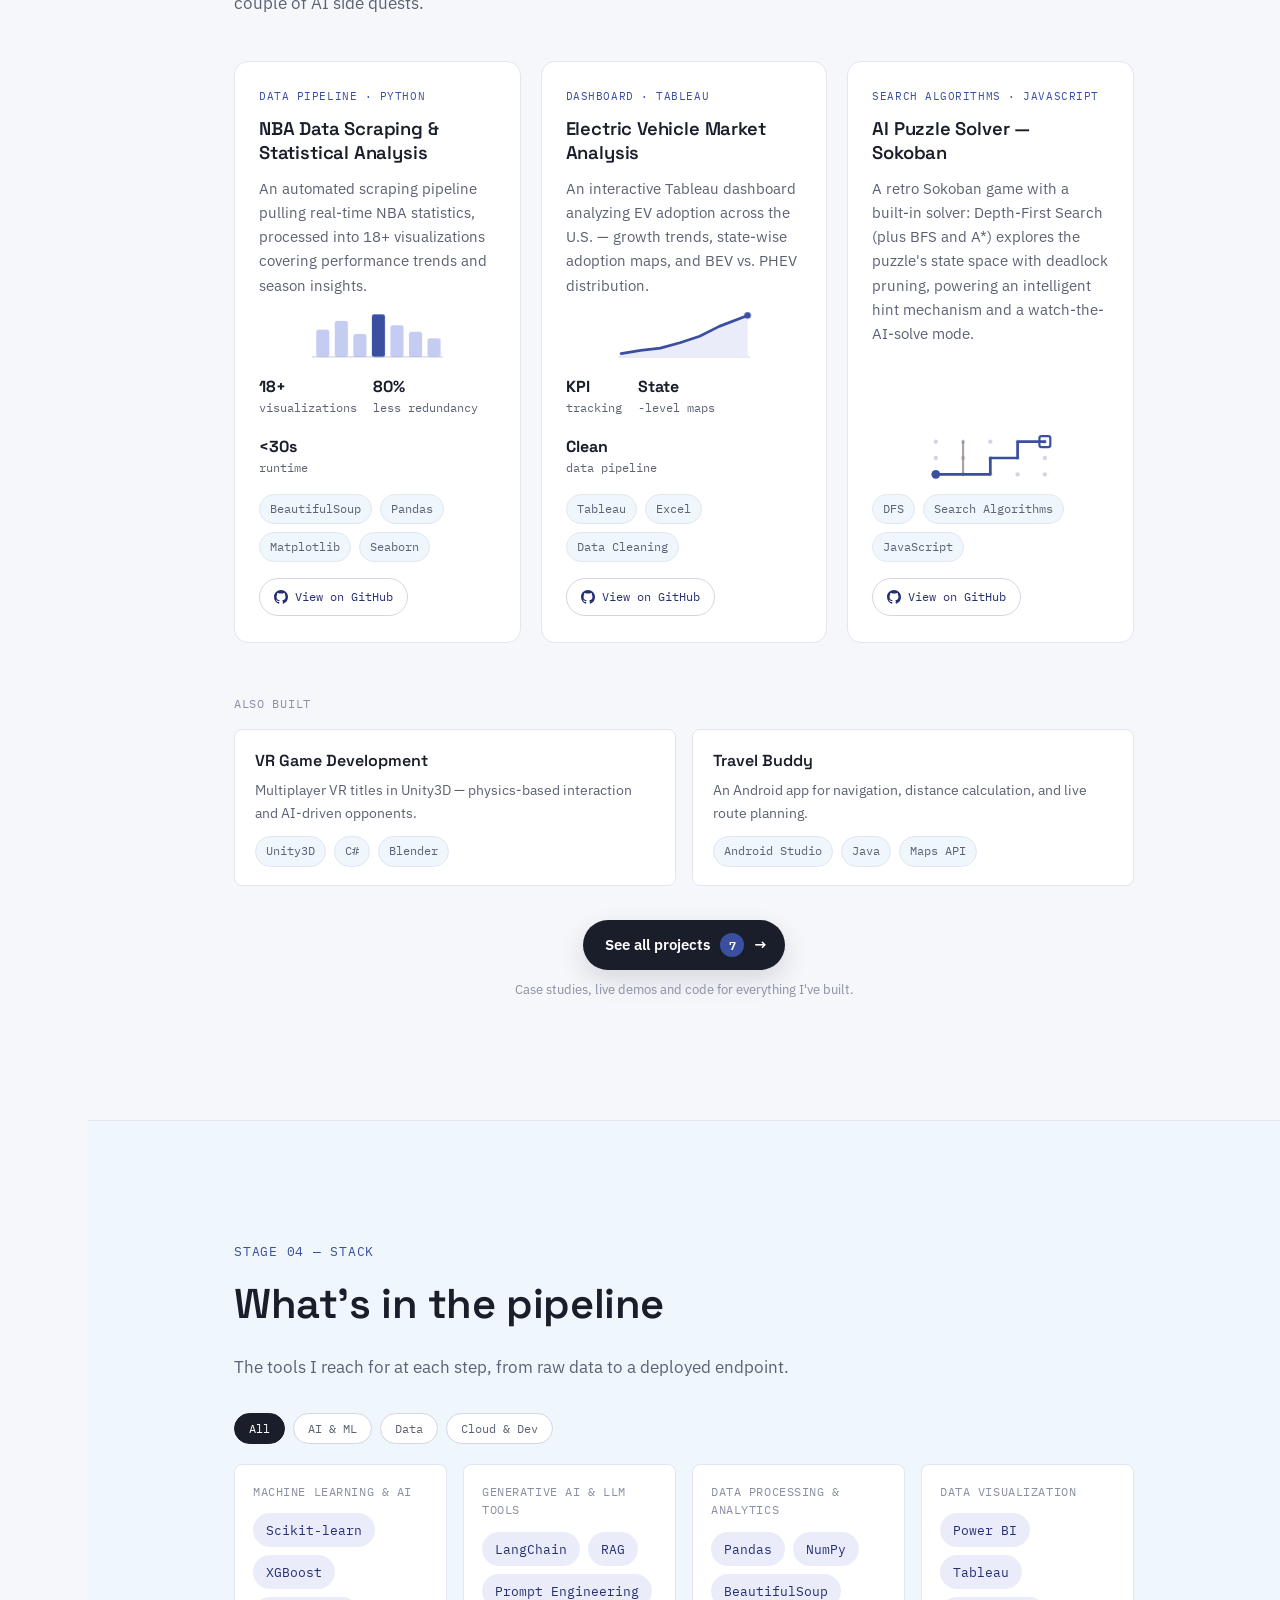
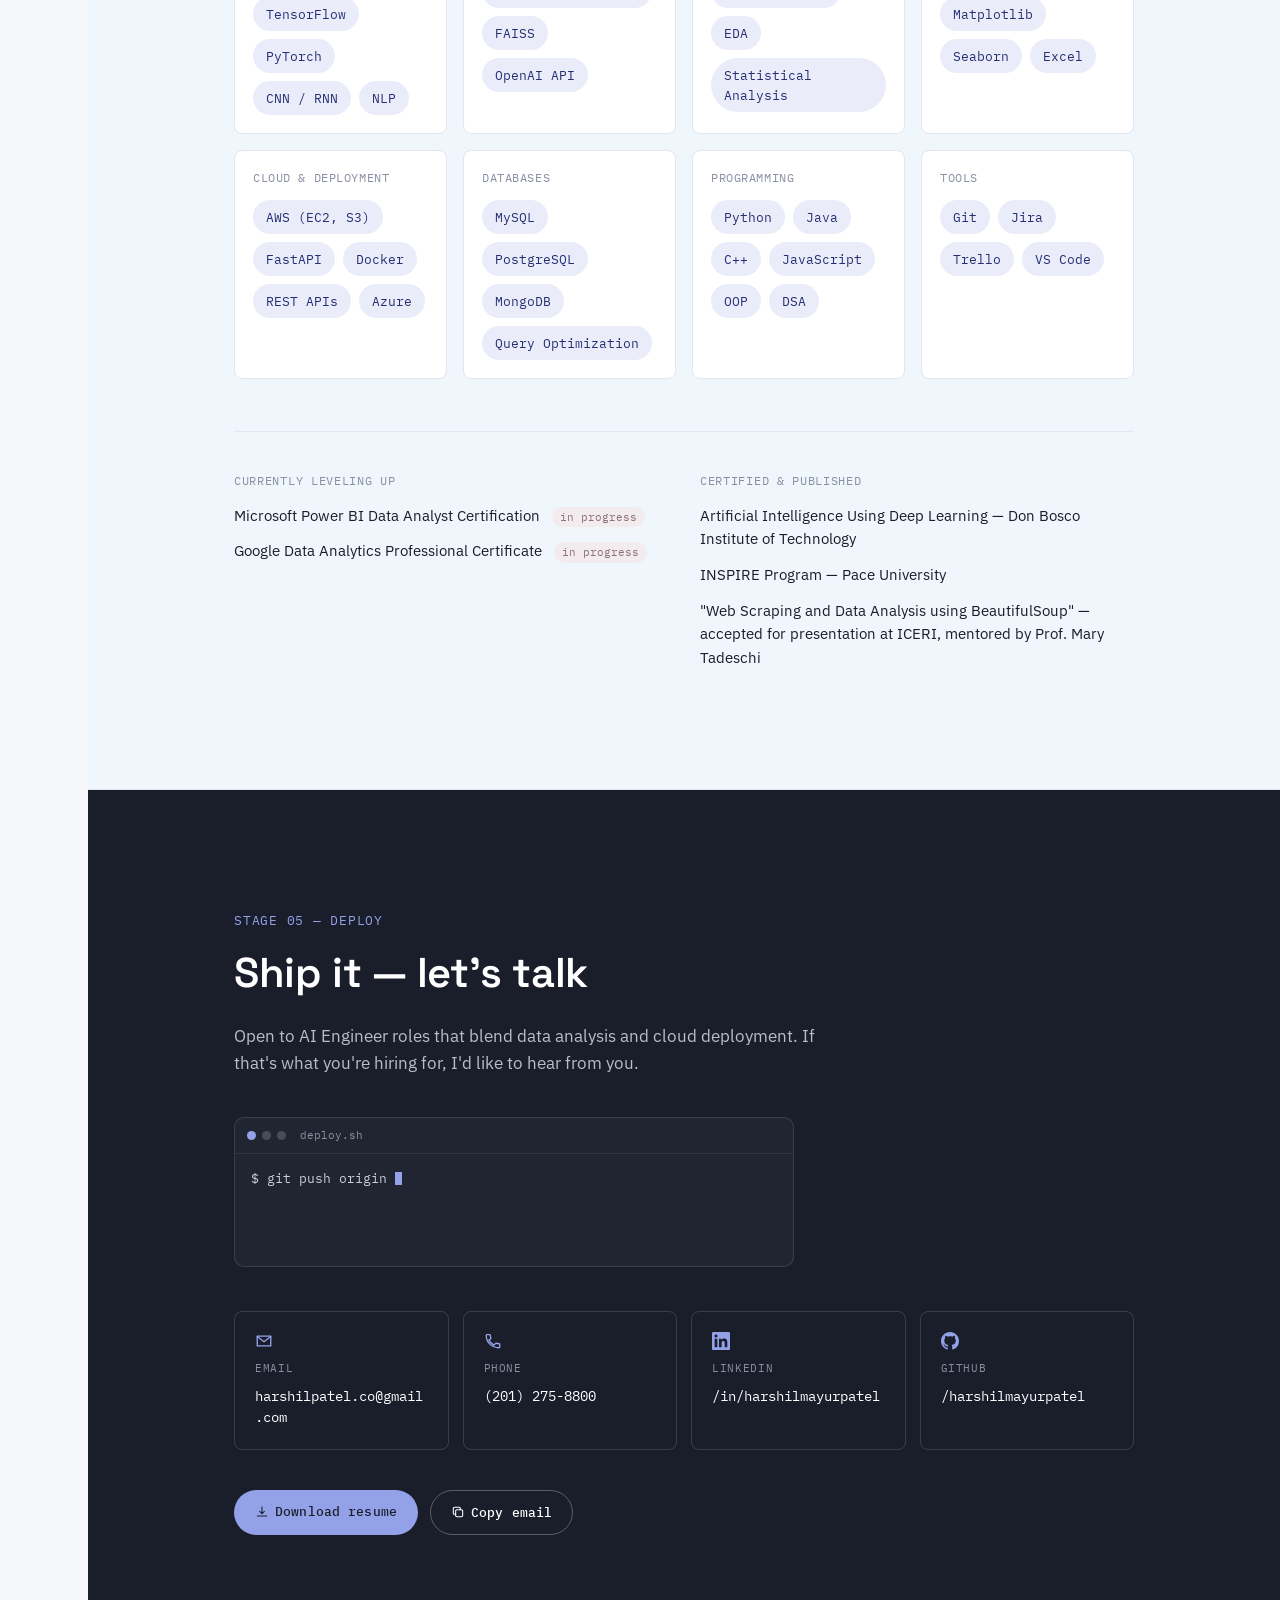
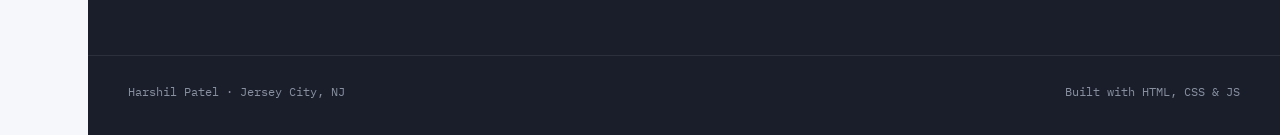
==== commit 22455d8e: "Ask my AI: hosted on Render; longer wake-up wait for the free tier Co-Authored-By: Claude Opus 5.5 <" ====
--- a/index.html
+++ b/index.html
@@ -537,7 +537,7 @@
 </main>
 
 <script src="assets/js/celebrate.js"></script>
-<!-- data-api: the Hugging Face Space URL; the chat stays hidden until it's set -->
+<!-- data-api: the deployed Ask my AI URL (Render); the chat stays hidden until it's set -->
 <script src="assets/js/askai.js" data-api=""></script>
 <script src="assets/js/app.js"></script>
 </body>
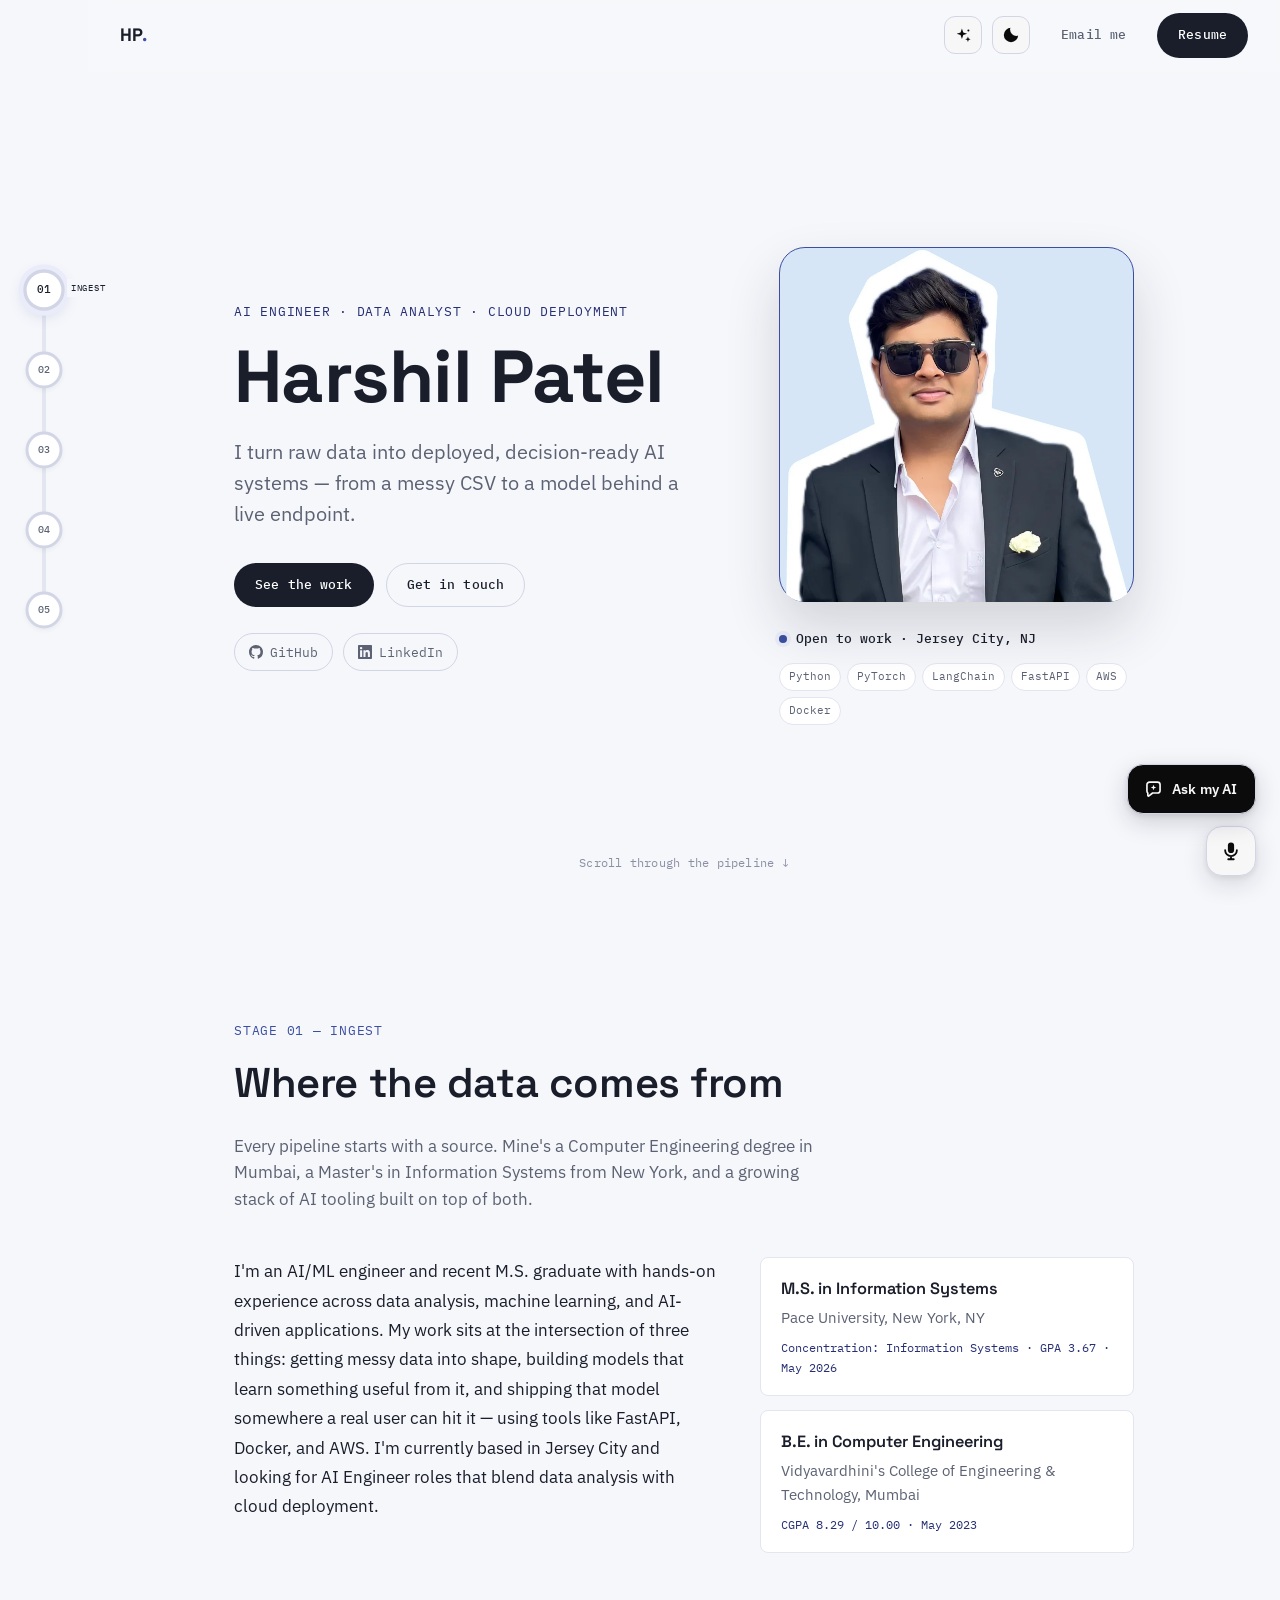
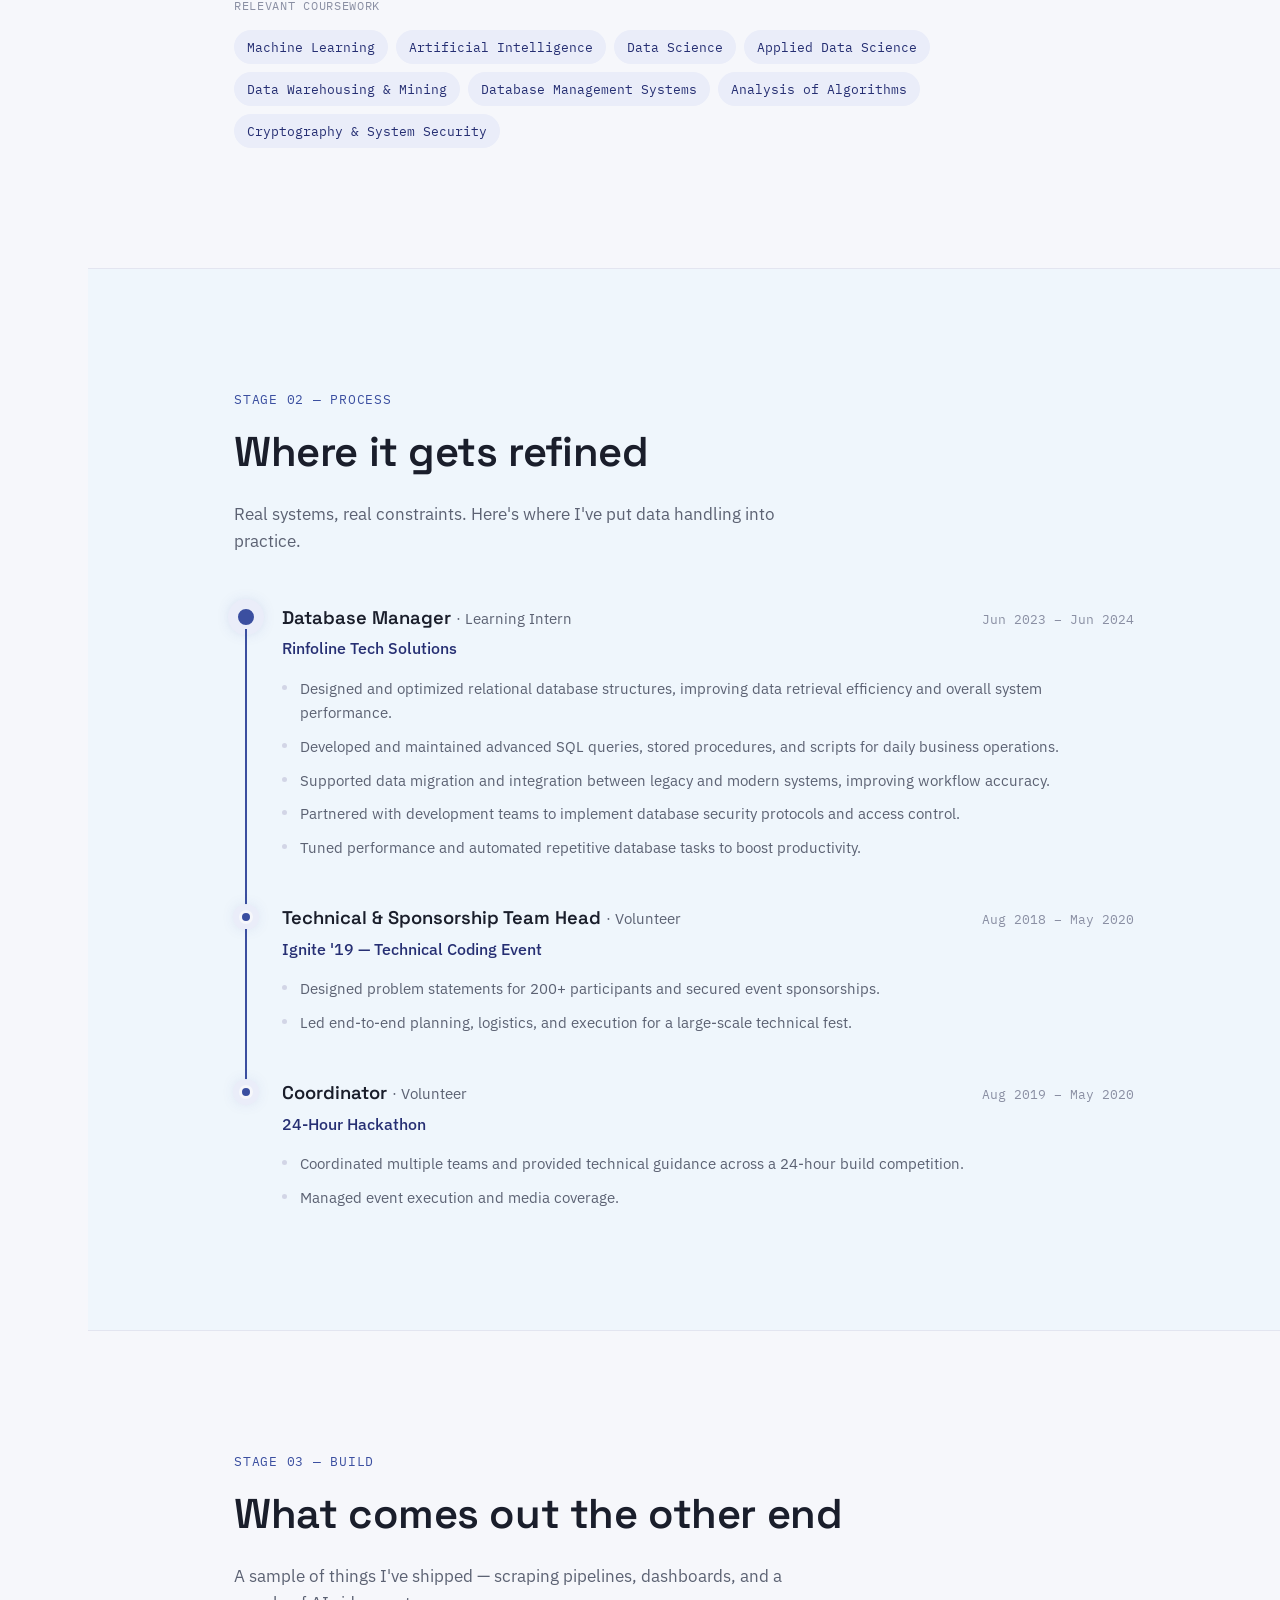
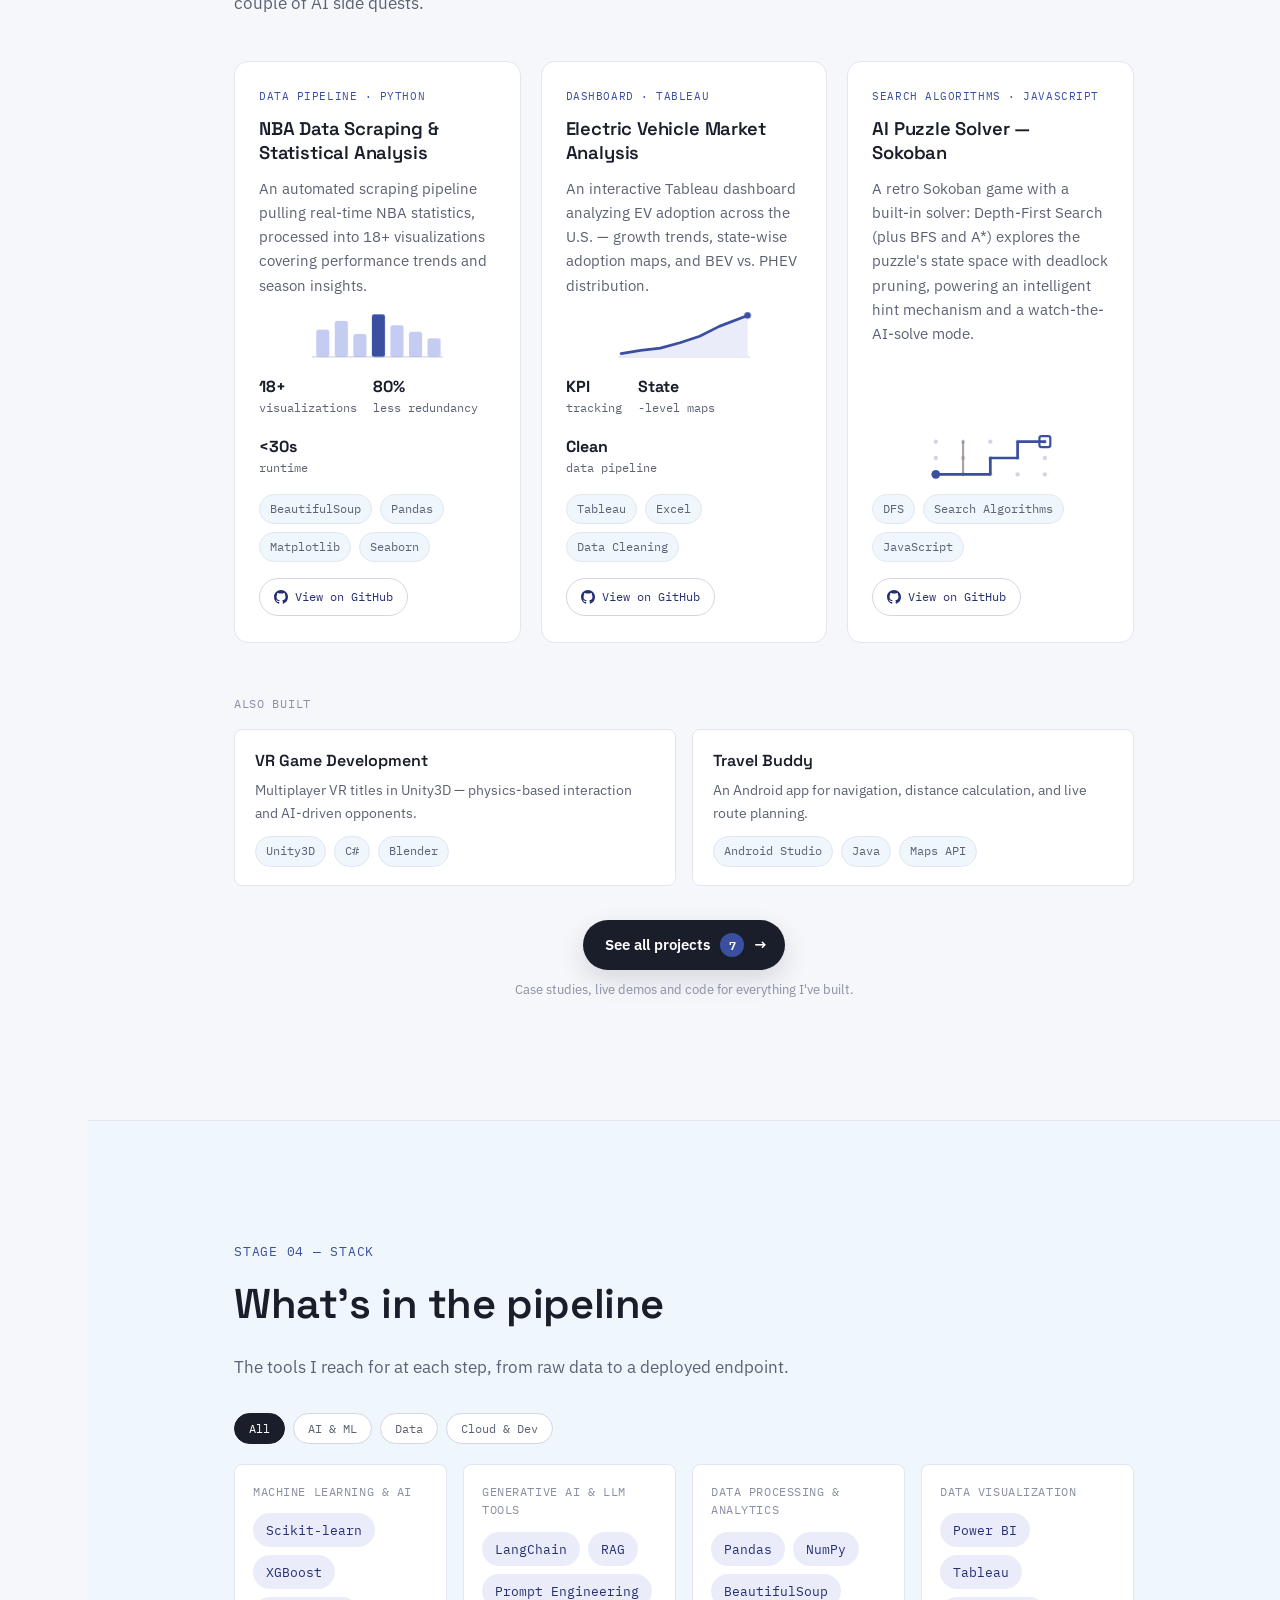
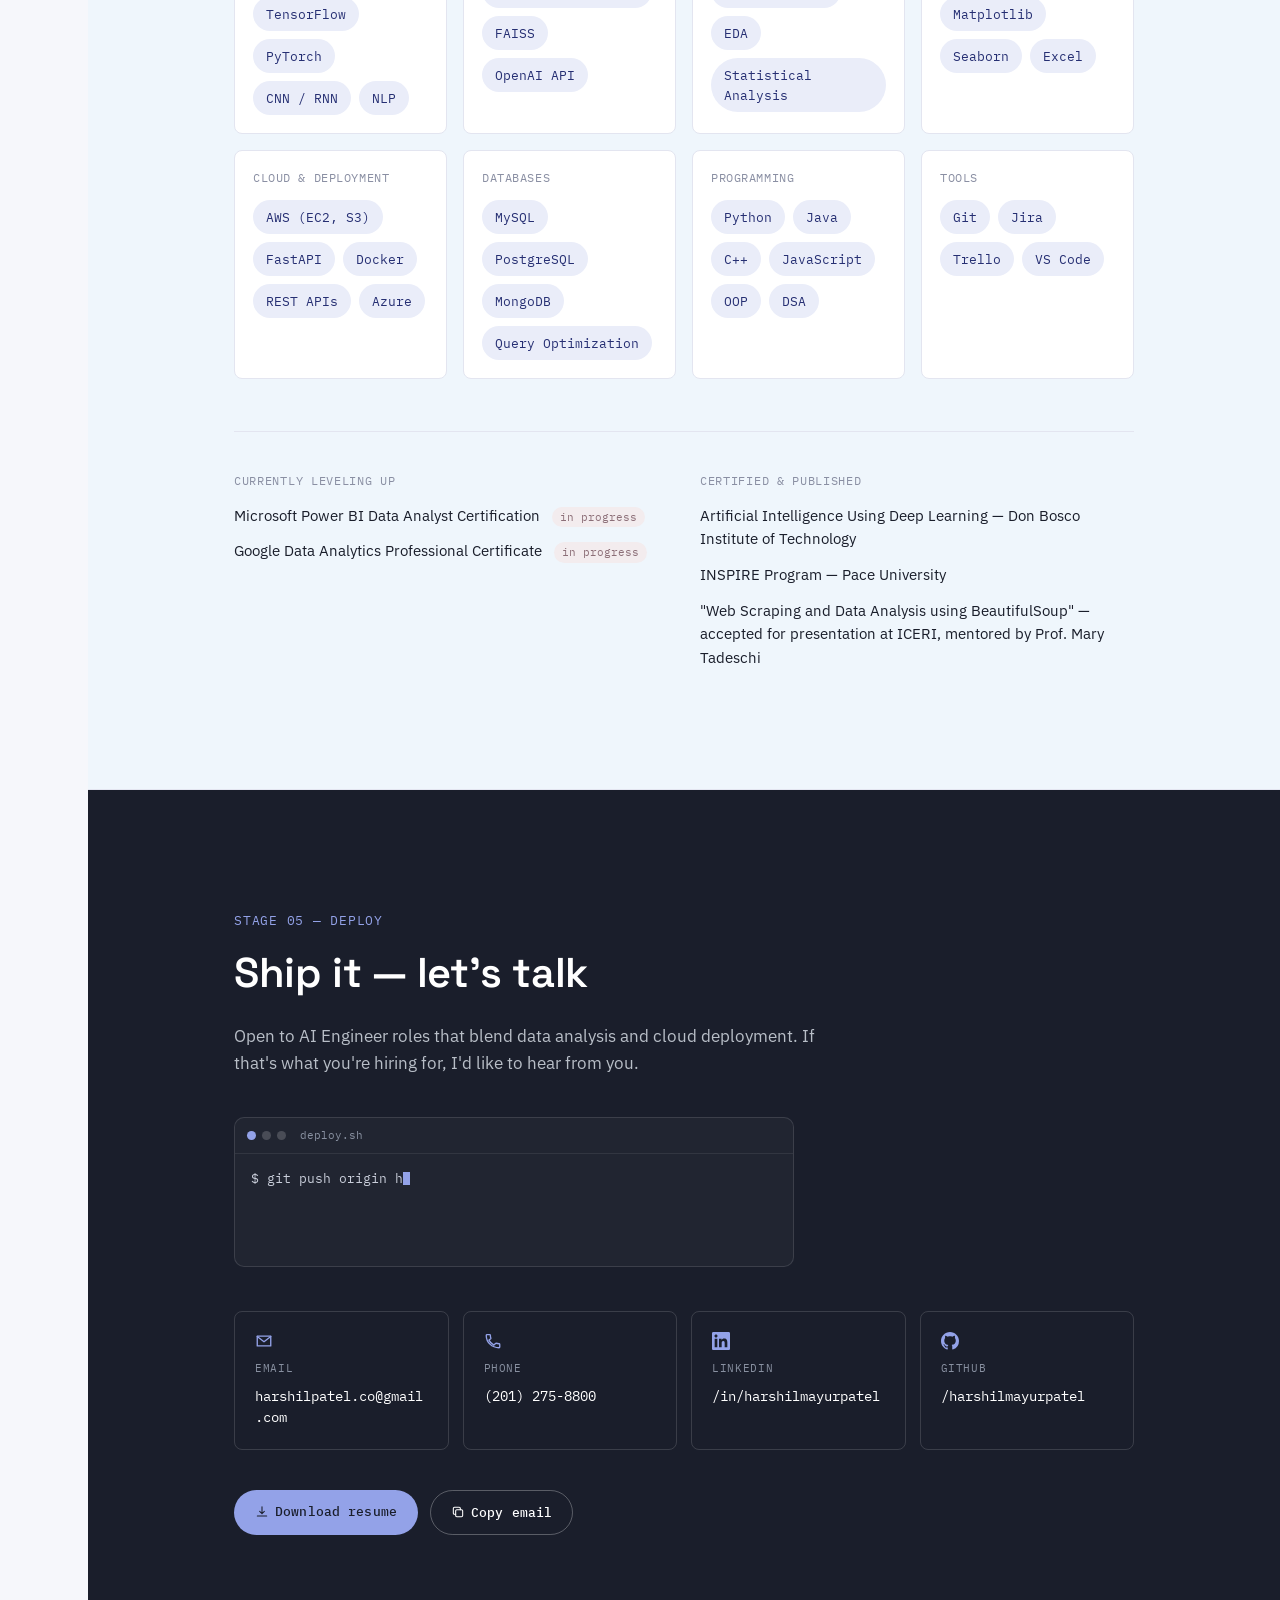
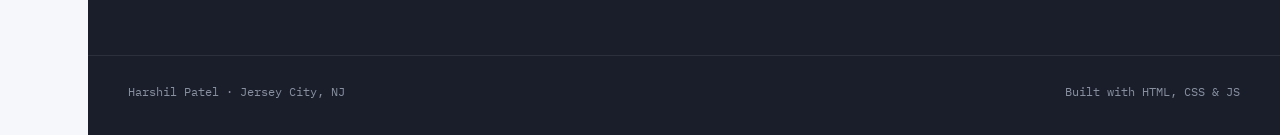
==== commit 983aaca9: "Turn on Ask my AI: connect to the live API on Render The chat button now appears on every page. Mode" ====
--- a/index.html
+++ b/index.html
@@ -538,7 +538,7 @@
 
 <script src="assets/js/celebrate.js"></script>
 <!-- data-api: the deployed Ask my AI URL (Render); the chat stays hidden until it's set -->
-<script src="assets/js/askai.js" data-api=""></script>
+<script src="assets/js/askai.js" data-api="https://ask-my-ai.onrender.com"></script>
 <script src="assets/js/app.js"></script>
 </body>
 </html>
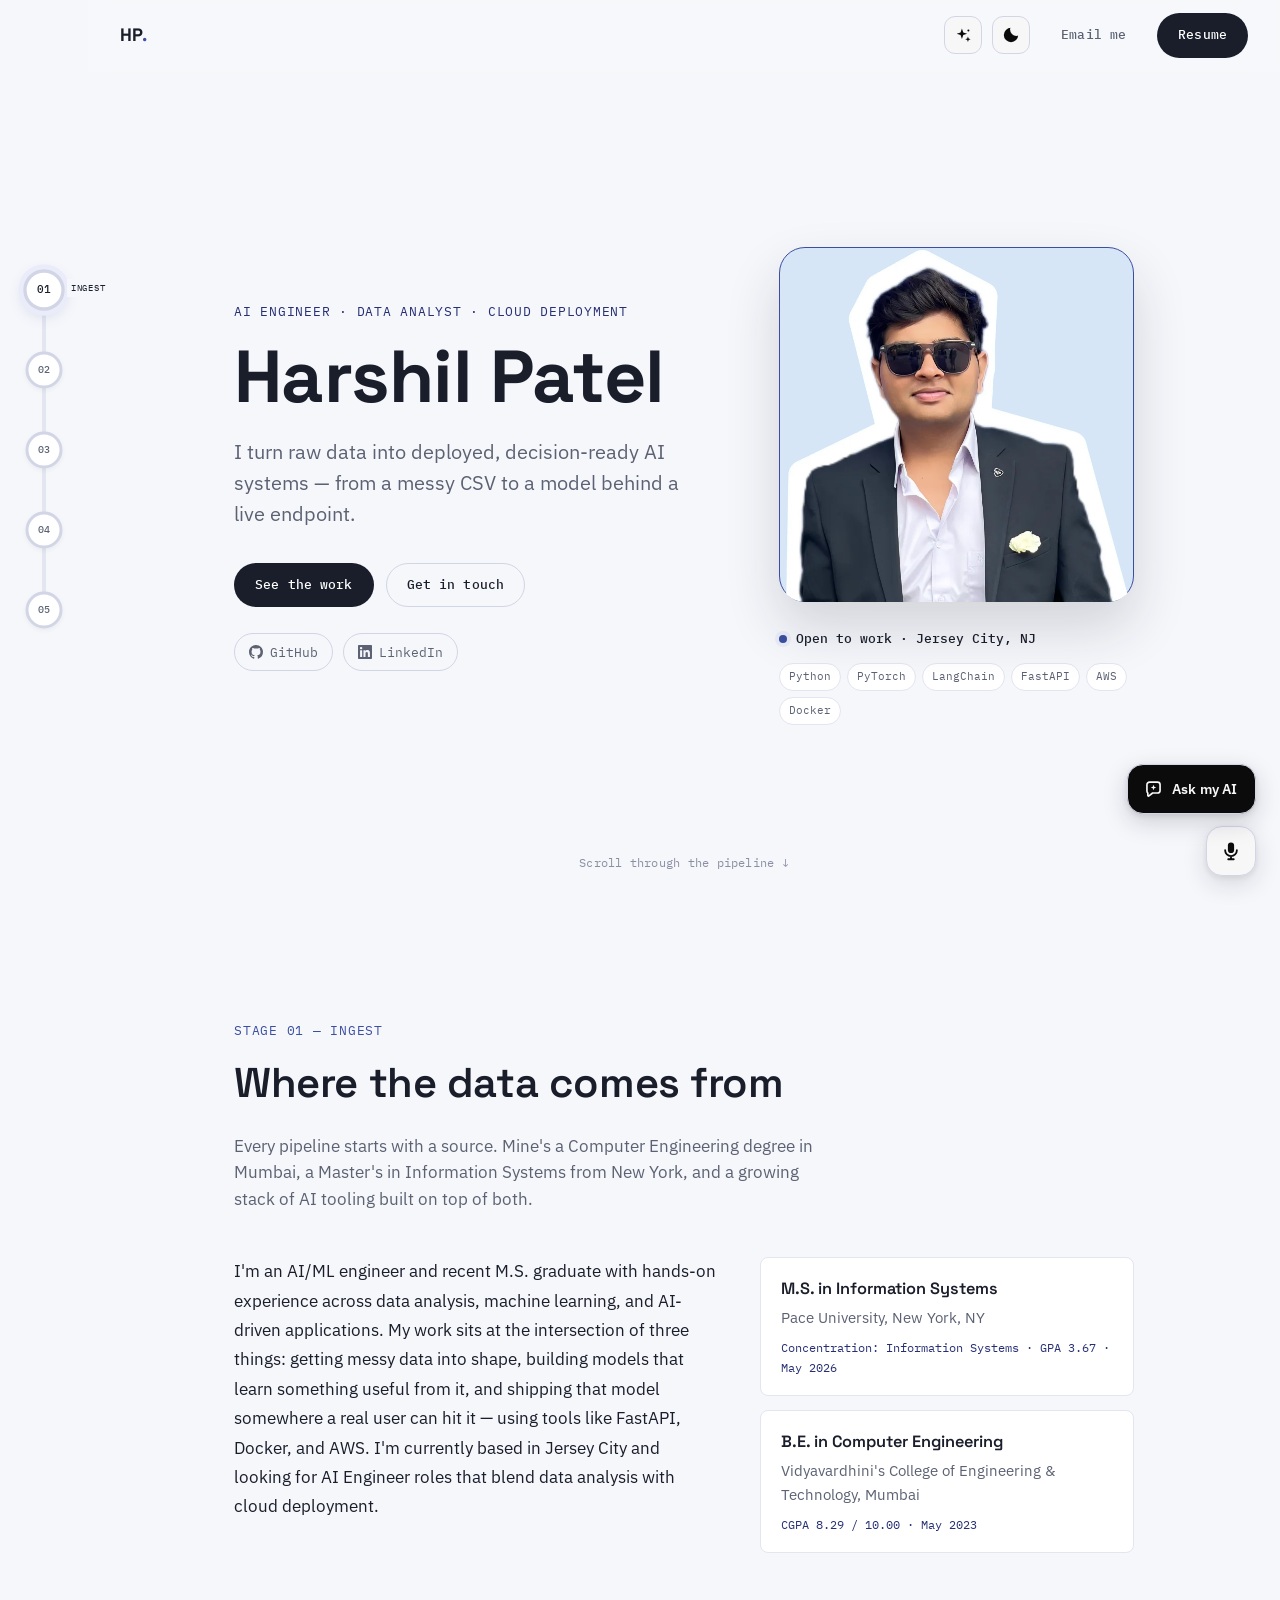
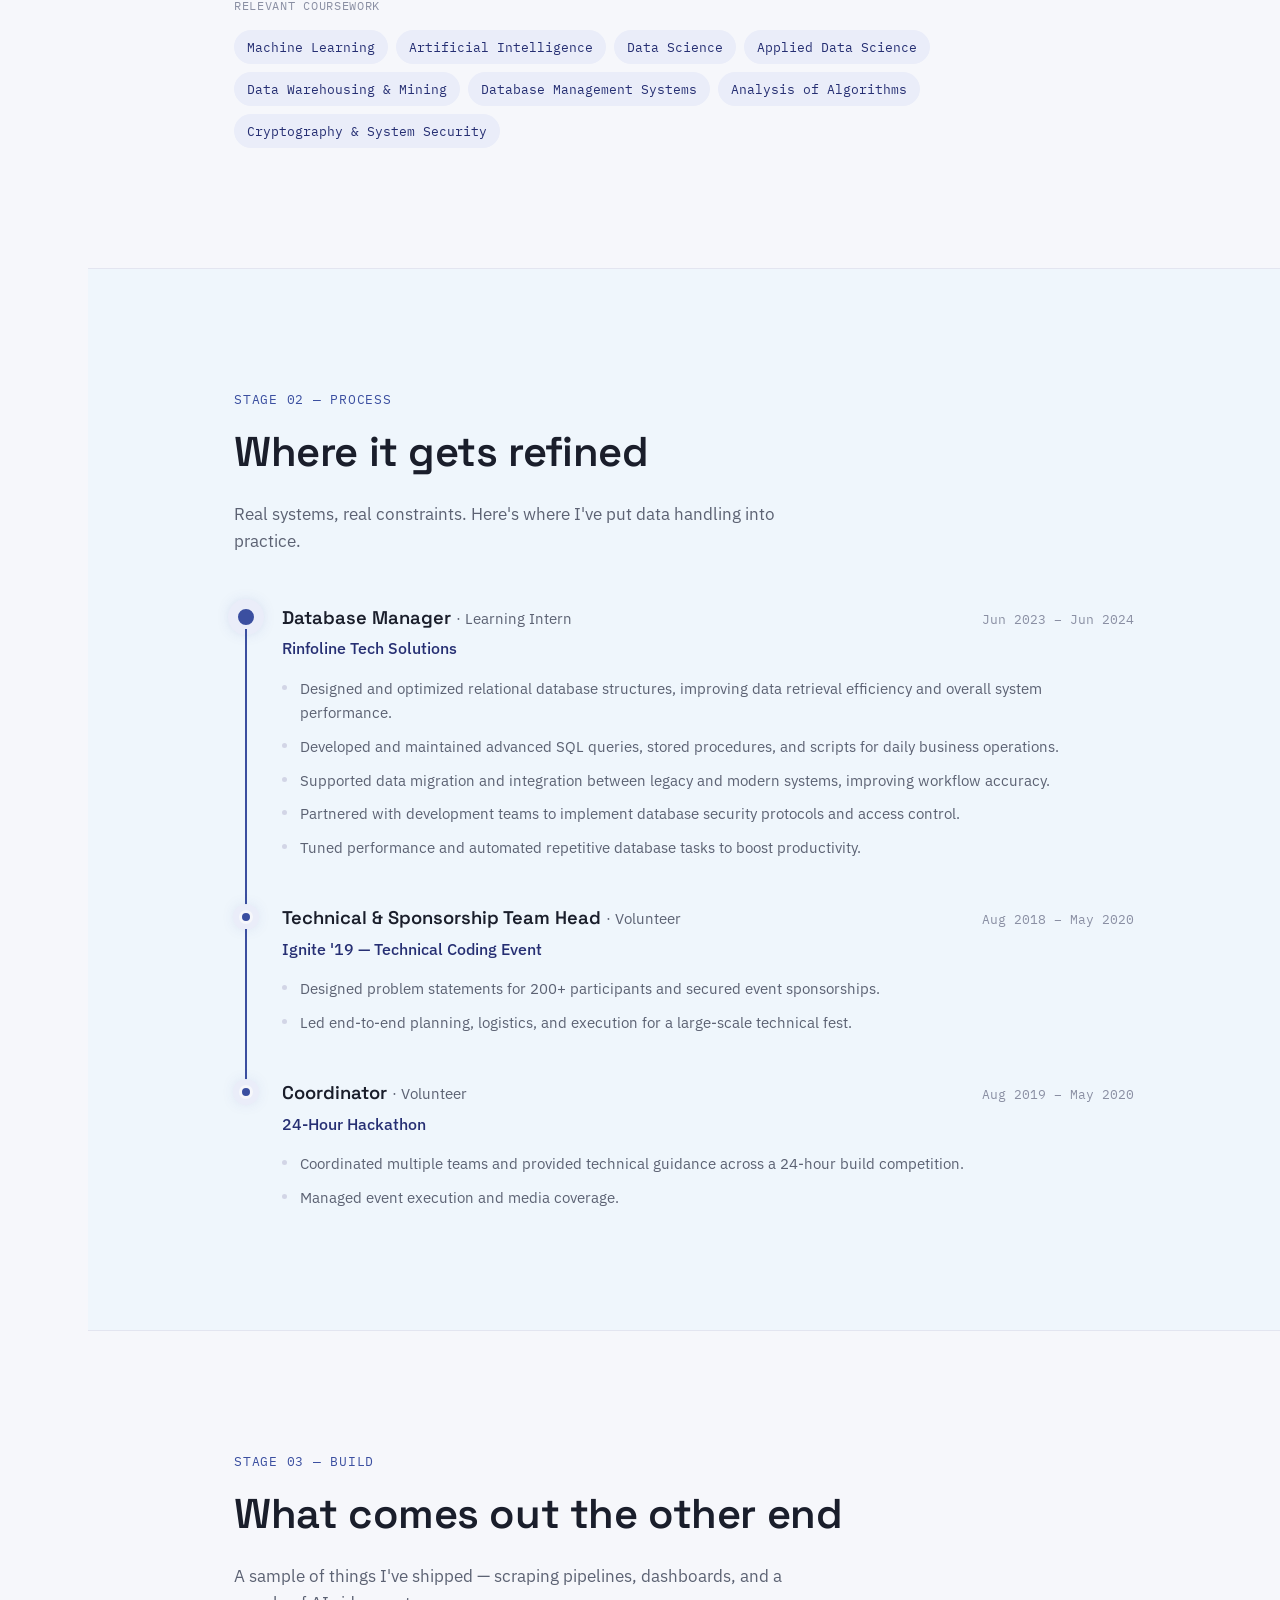
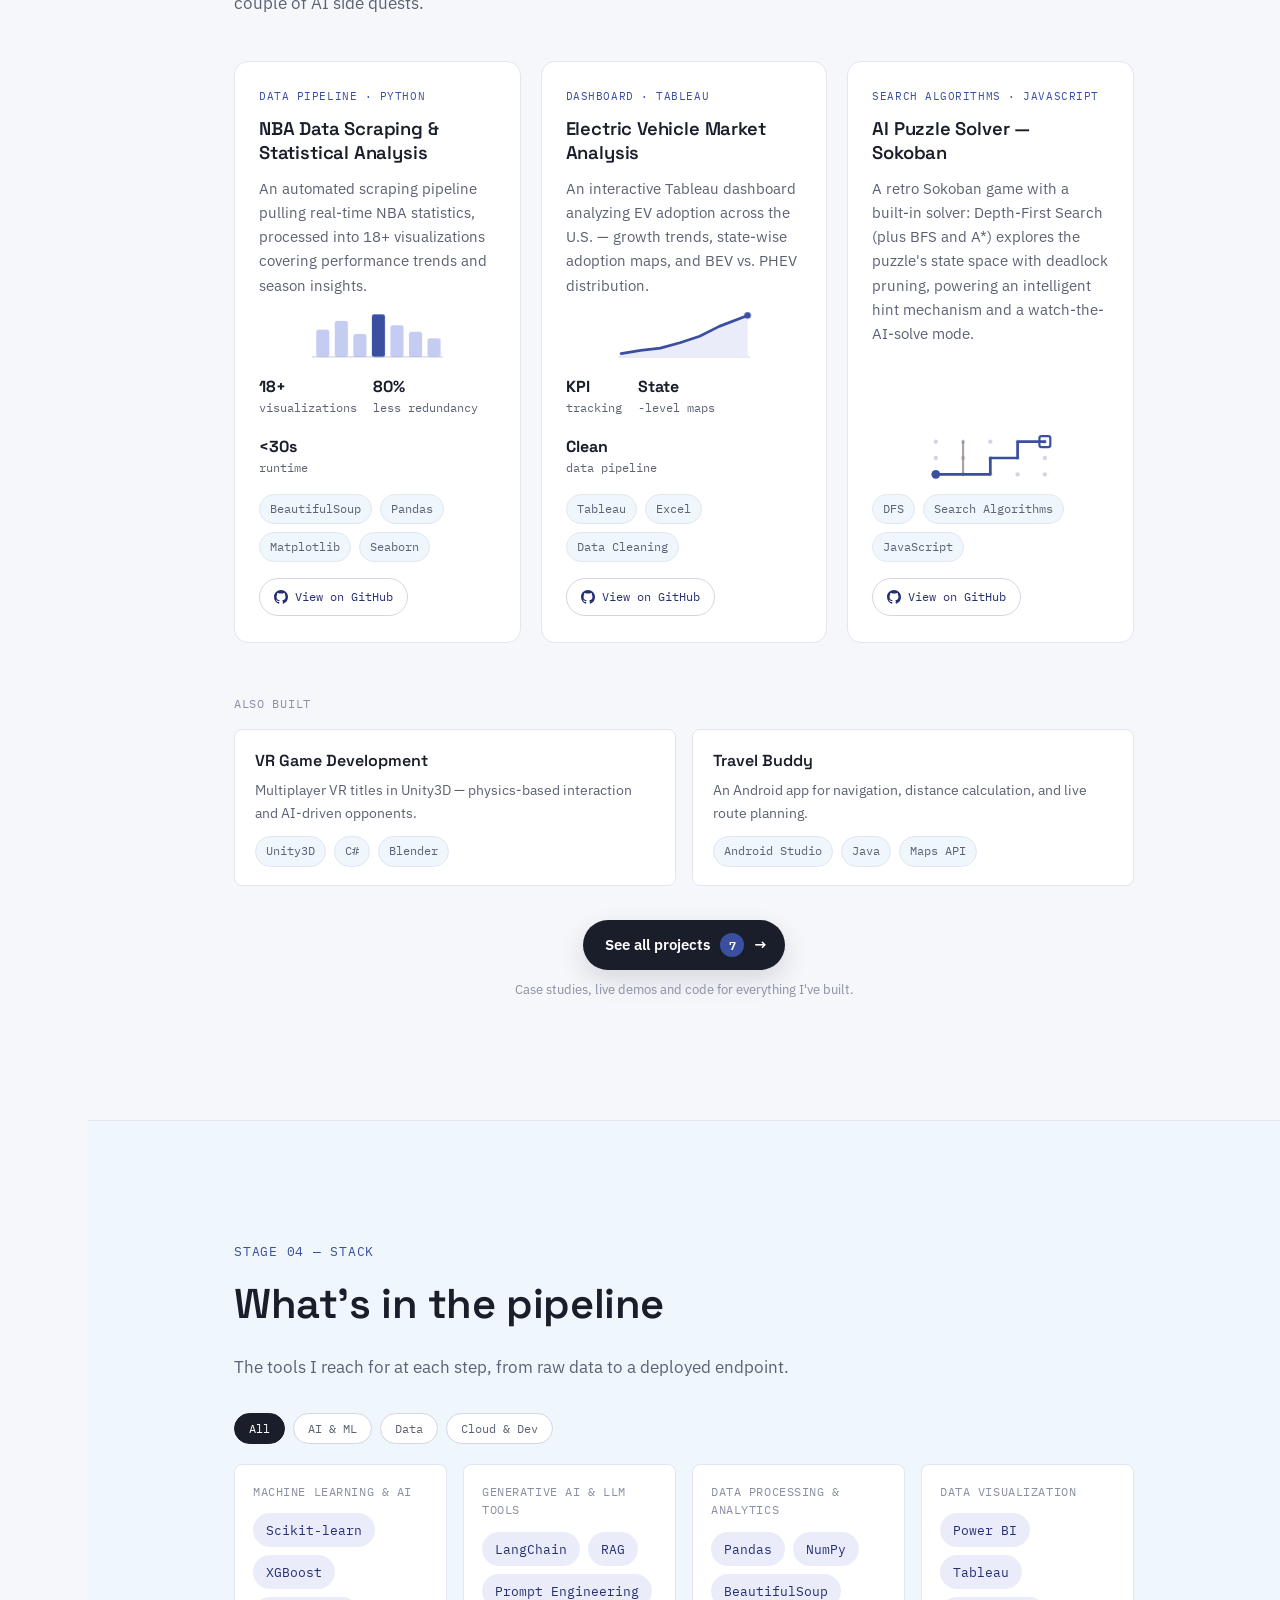
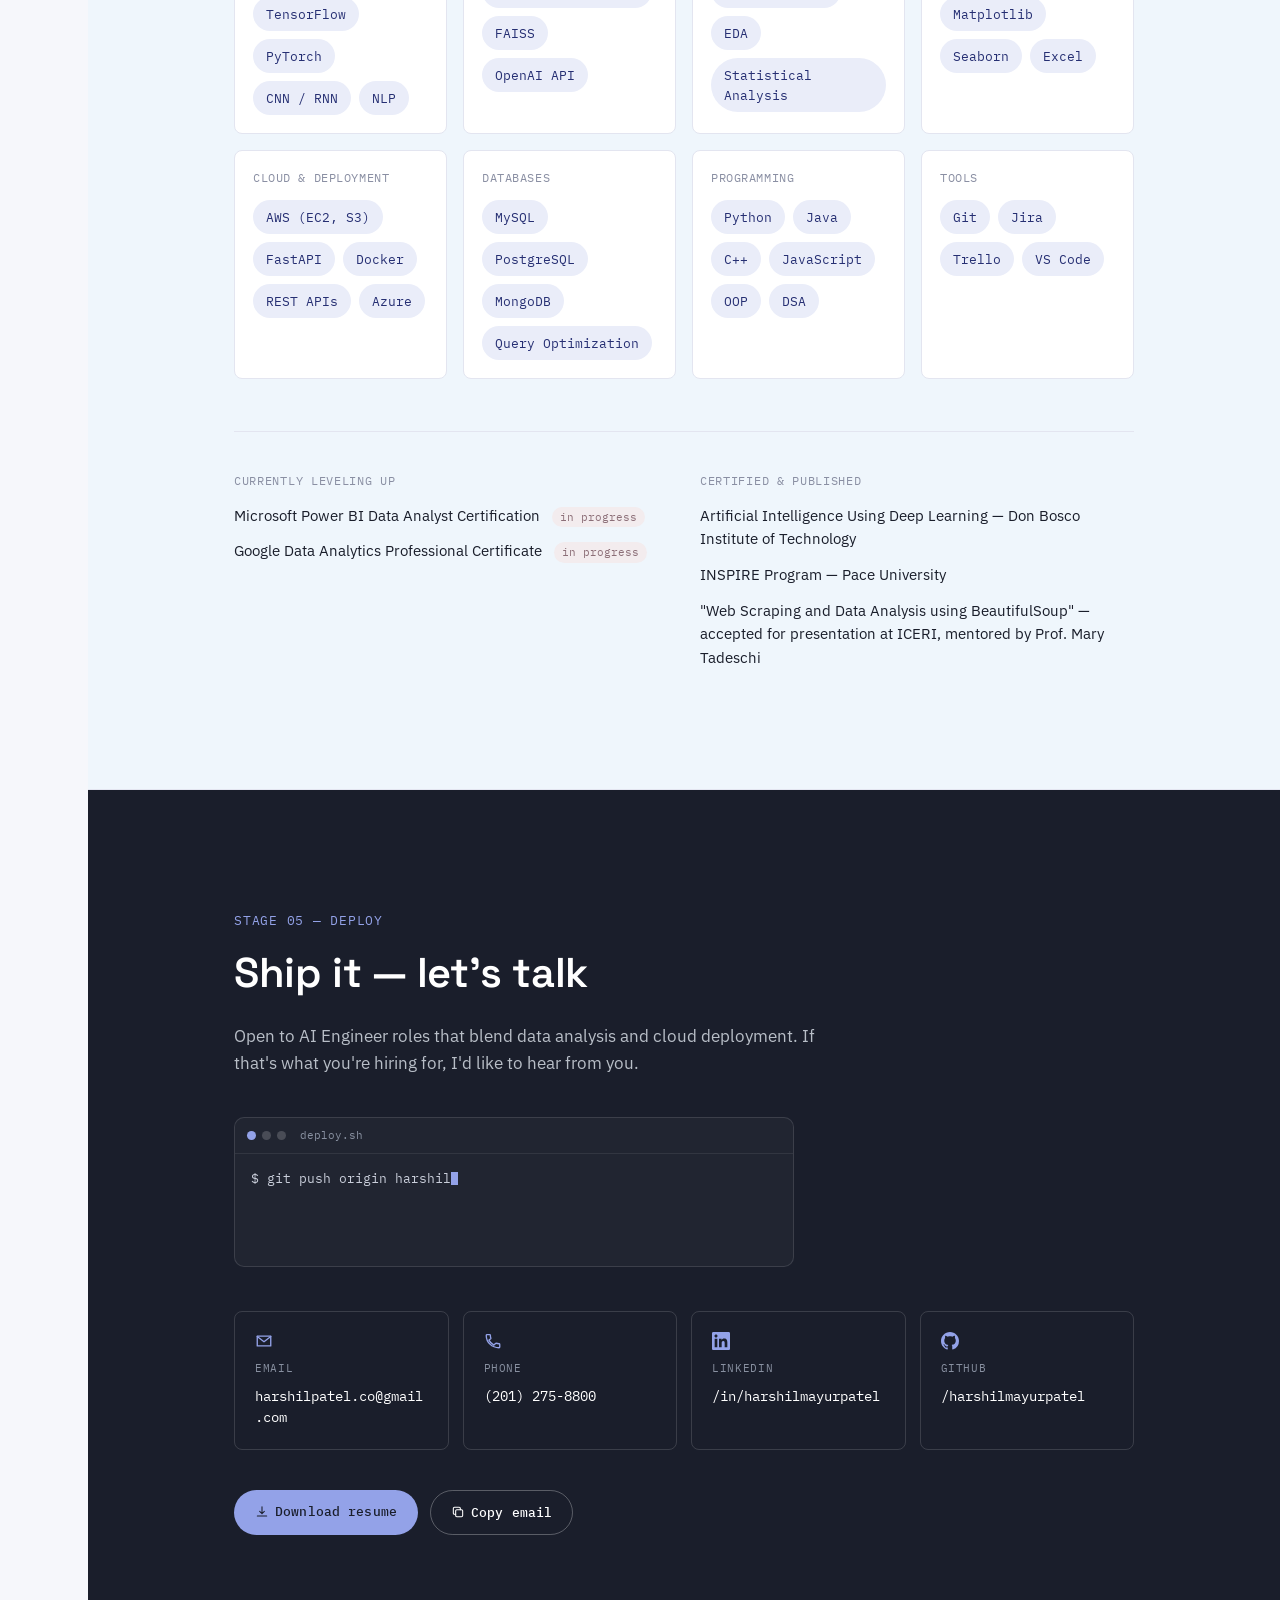
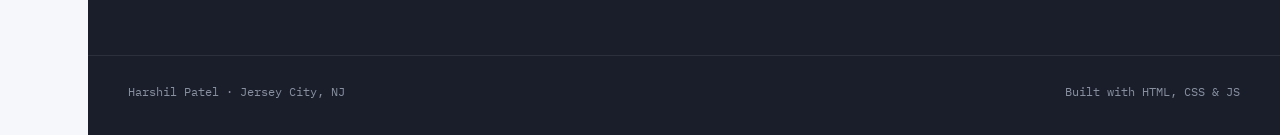
==== commit 07799059: "Refresh README; link the renamed nba-stats-scraper repo Co-Authored-By: Claude Opus 5.5 <noreply@ant" ====
--- a/index.html
+++ b/index.html
@@ -325,7 +325,7 @@
             <span class="chip chip-sm">Seaborn</span>
           </div>
           <div class="project-footer">
-            <a class="project-link" href="https://github.com/harshilmayurpatel/Data-Scrapping" target="_blank" rel="noopener"><svg class="icon"><use href="#i-github"/></svg>View on GitHub</a>
+            <a class="project-link" href="https://github.com/harshilmayurpatel/nba-stats-scraper" target="_blank" rel="noopener"><svg class="icon"><use href="#i-github"/></svg>View on GitHub</a>
           </div>
         </article>
 
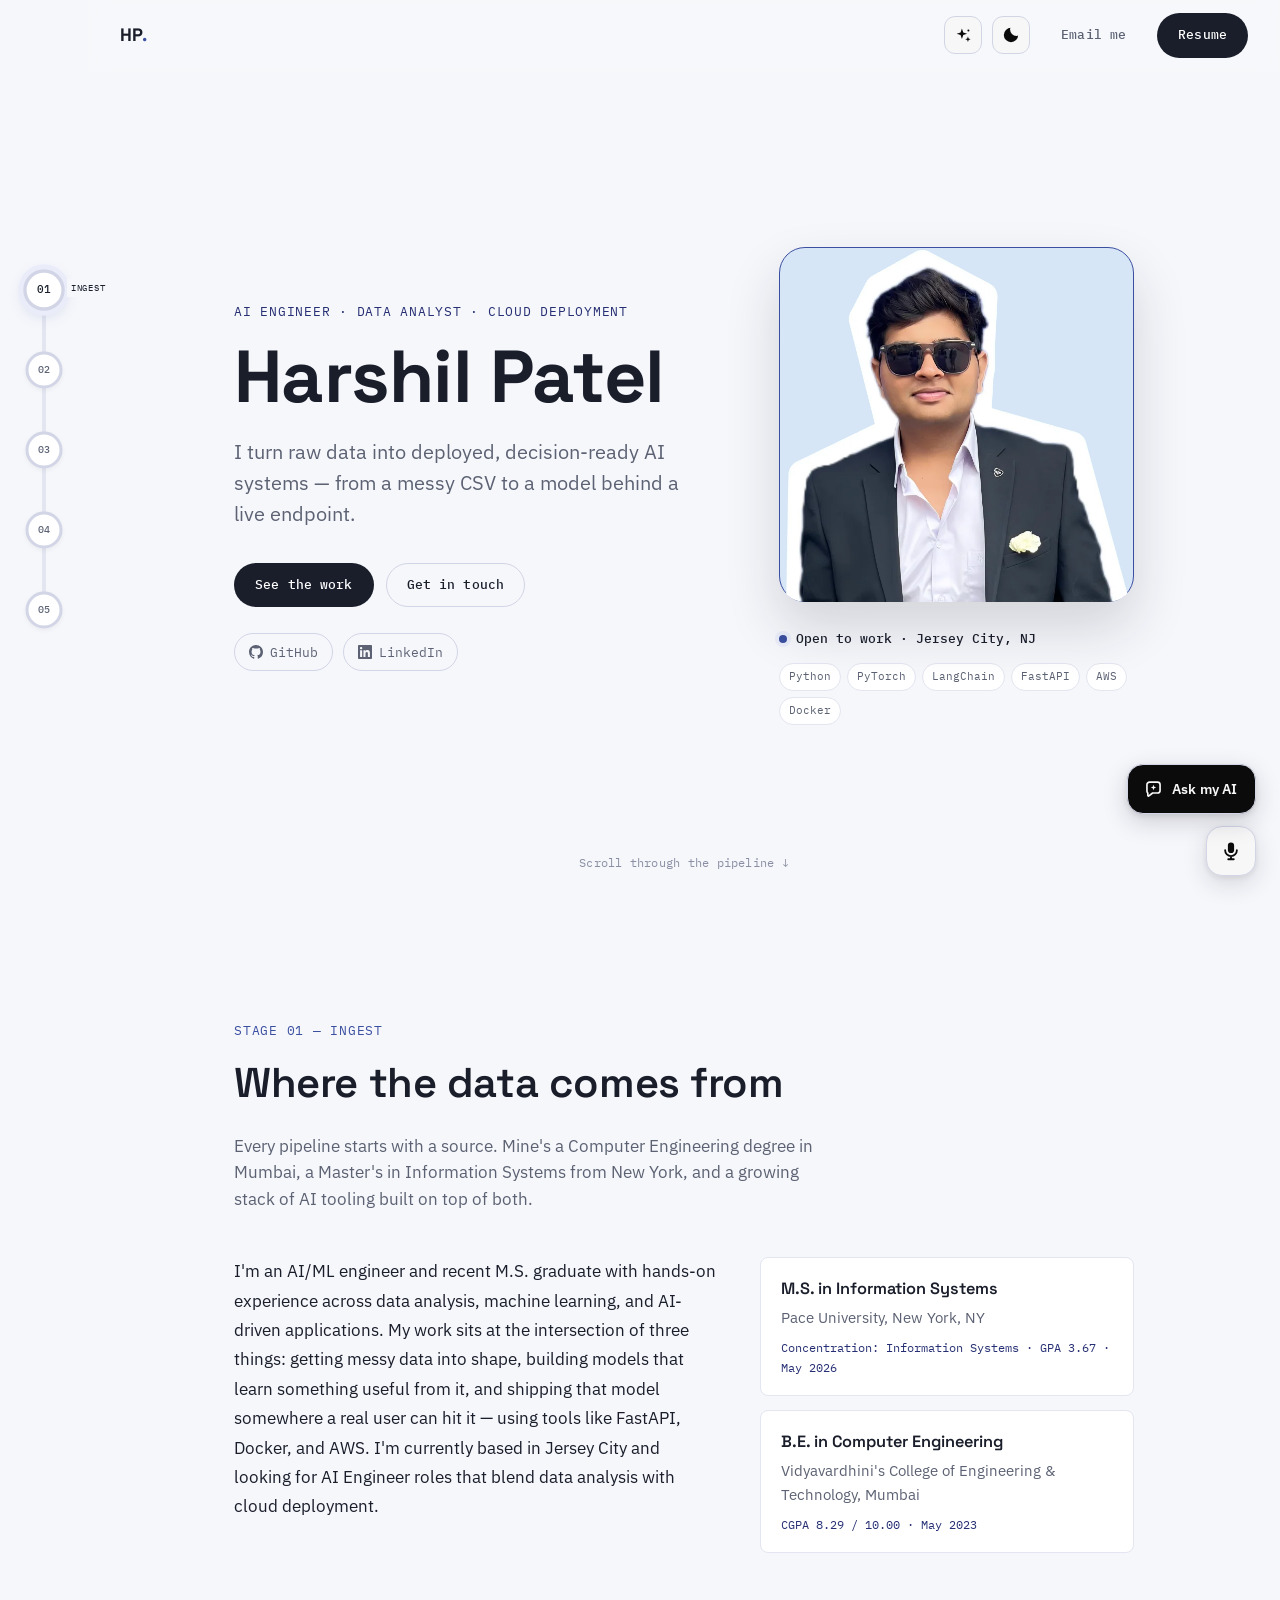
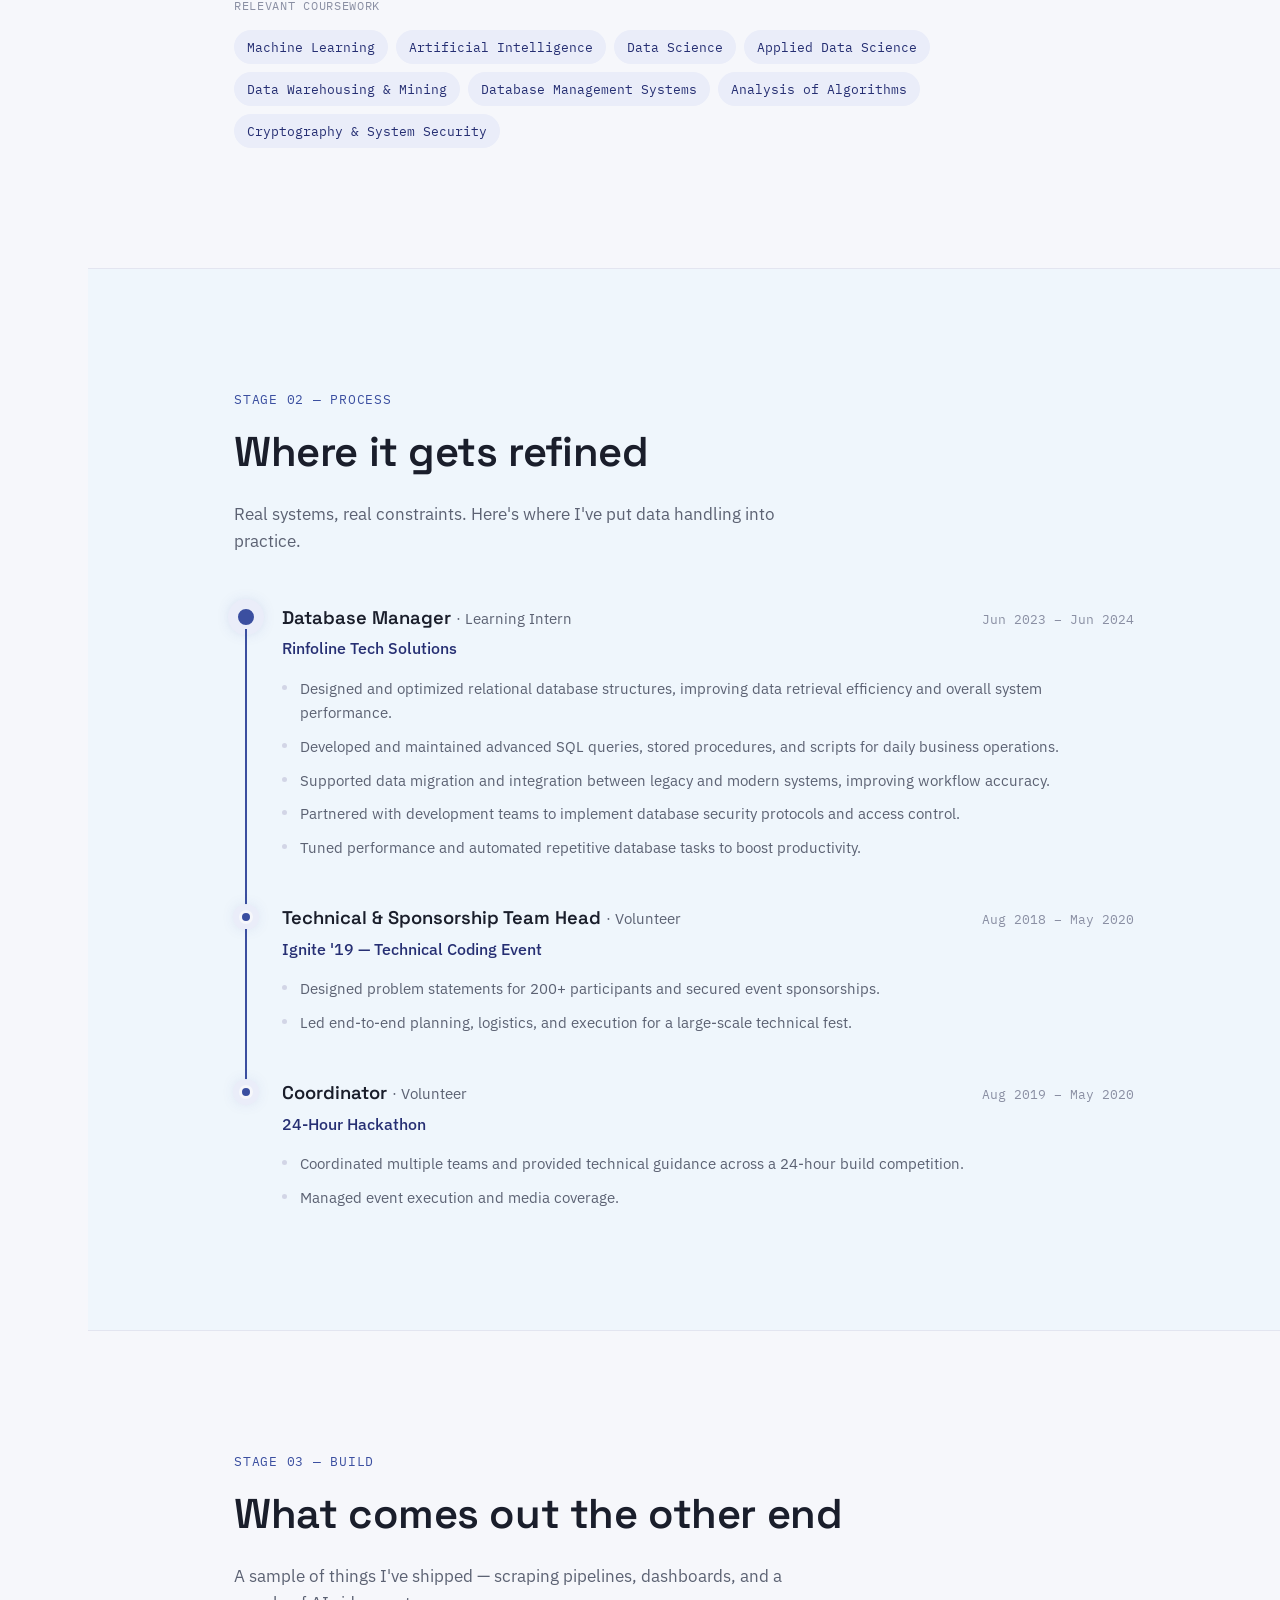
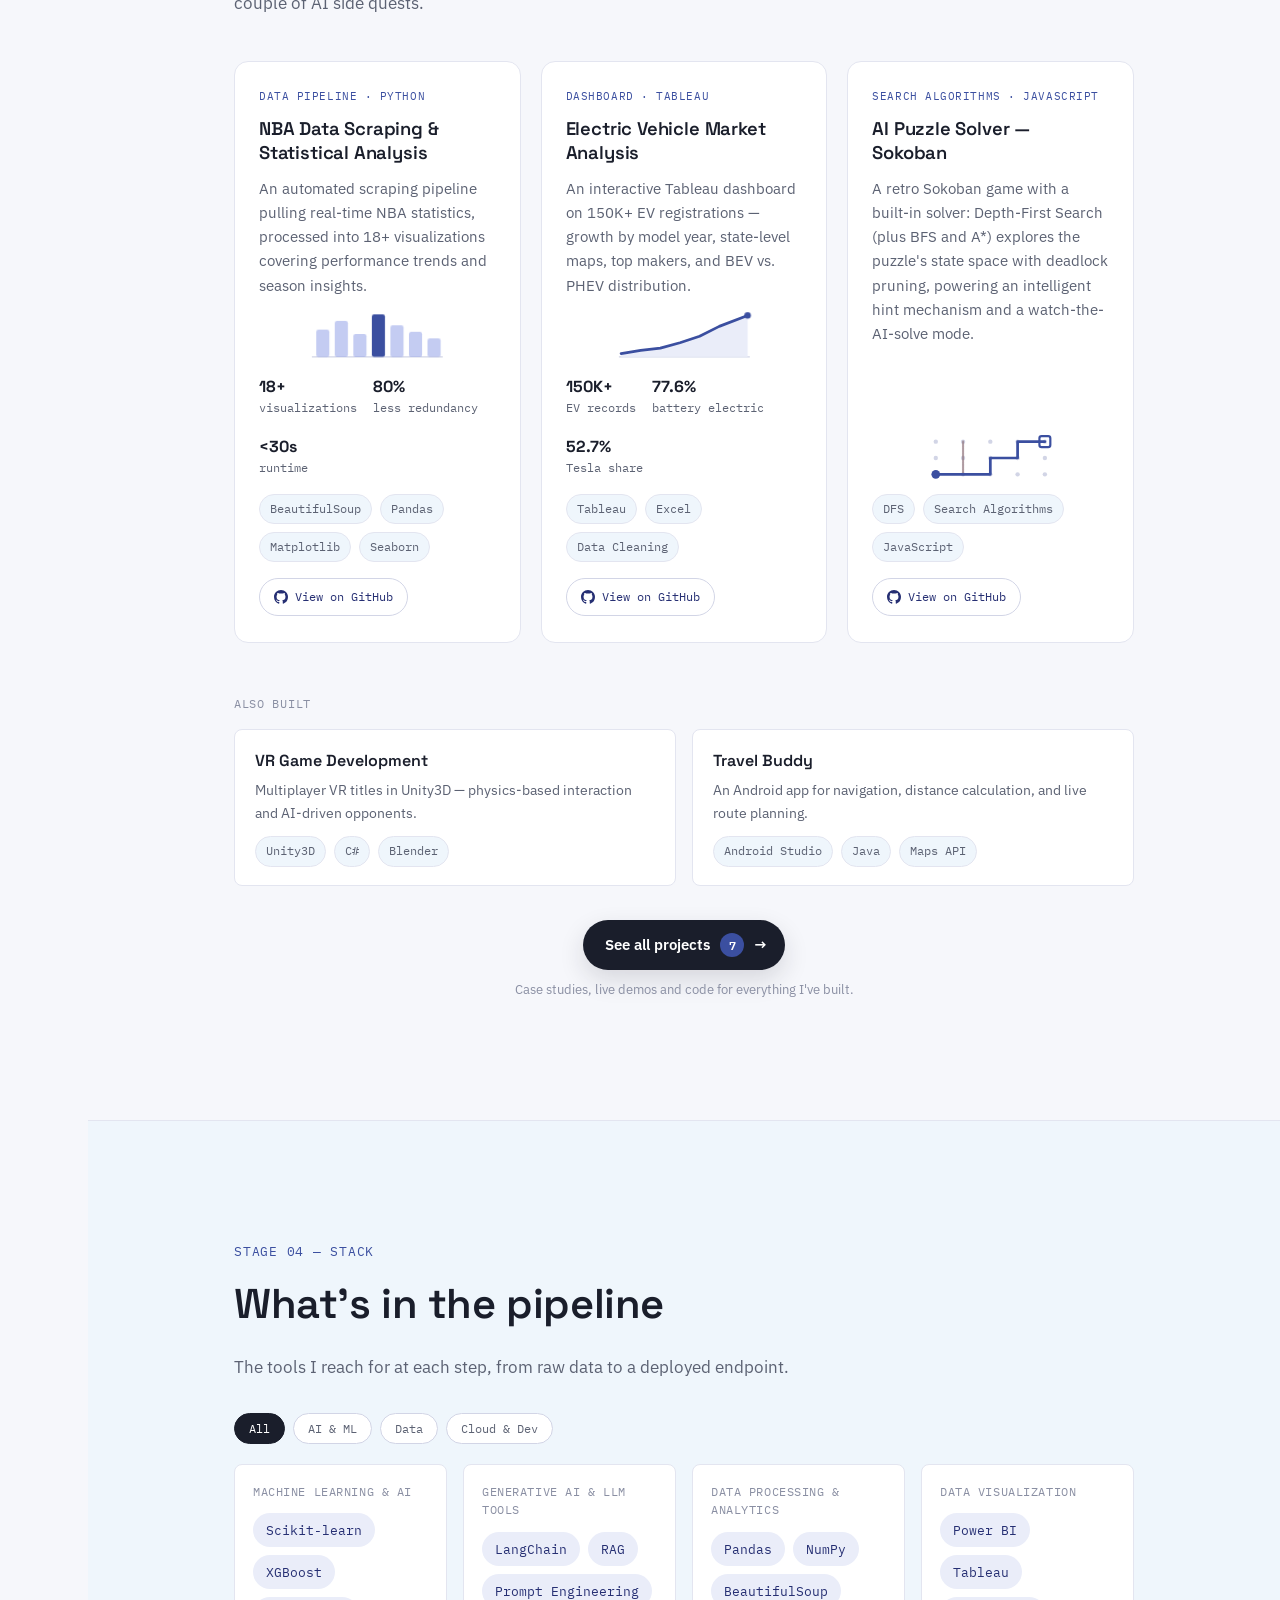
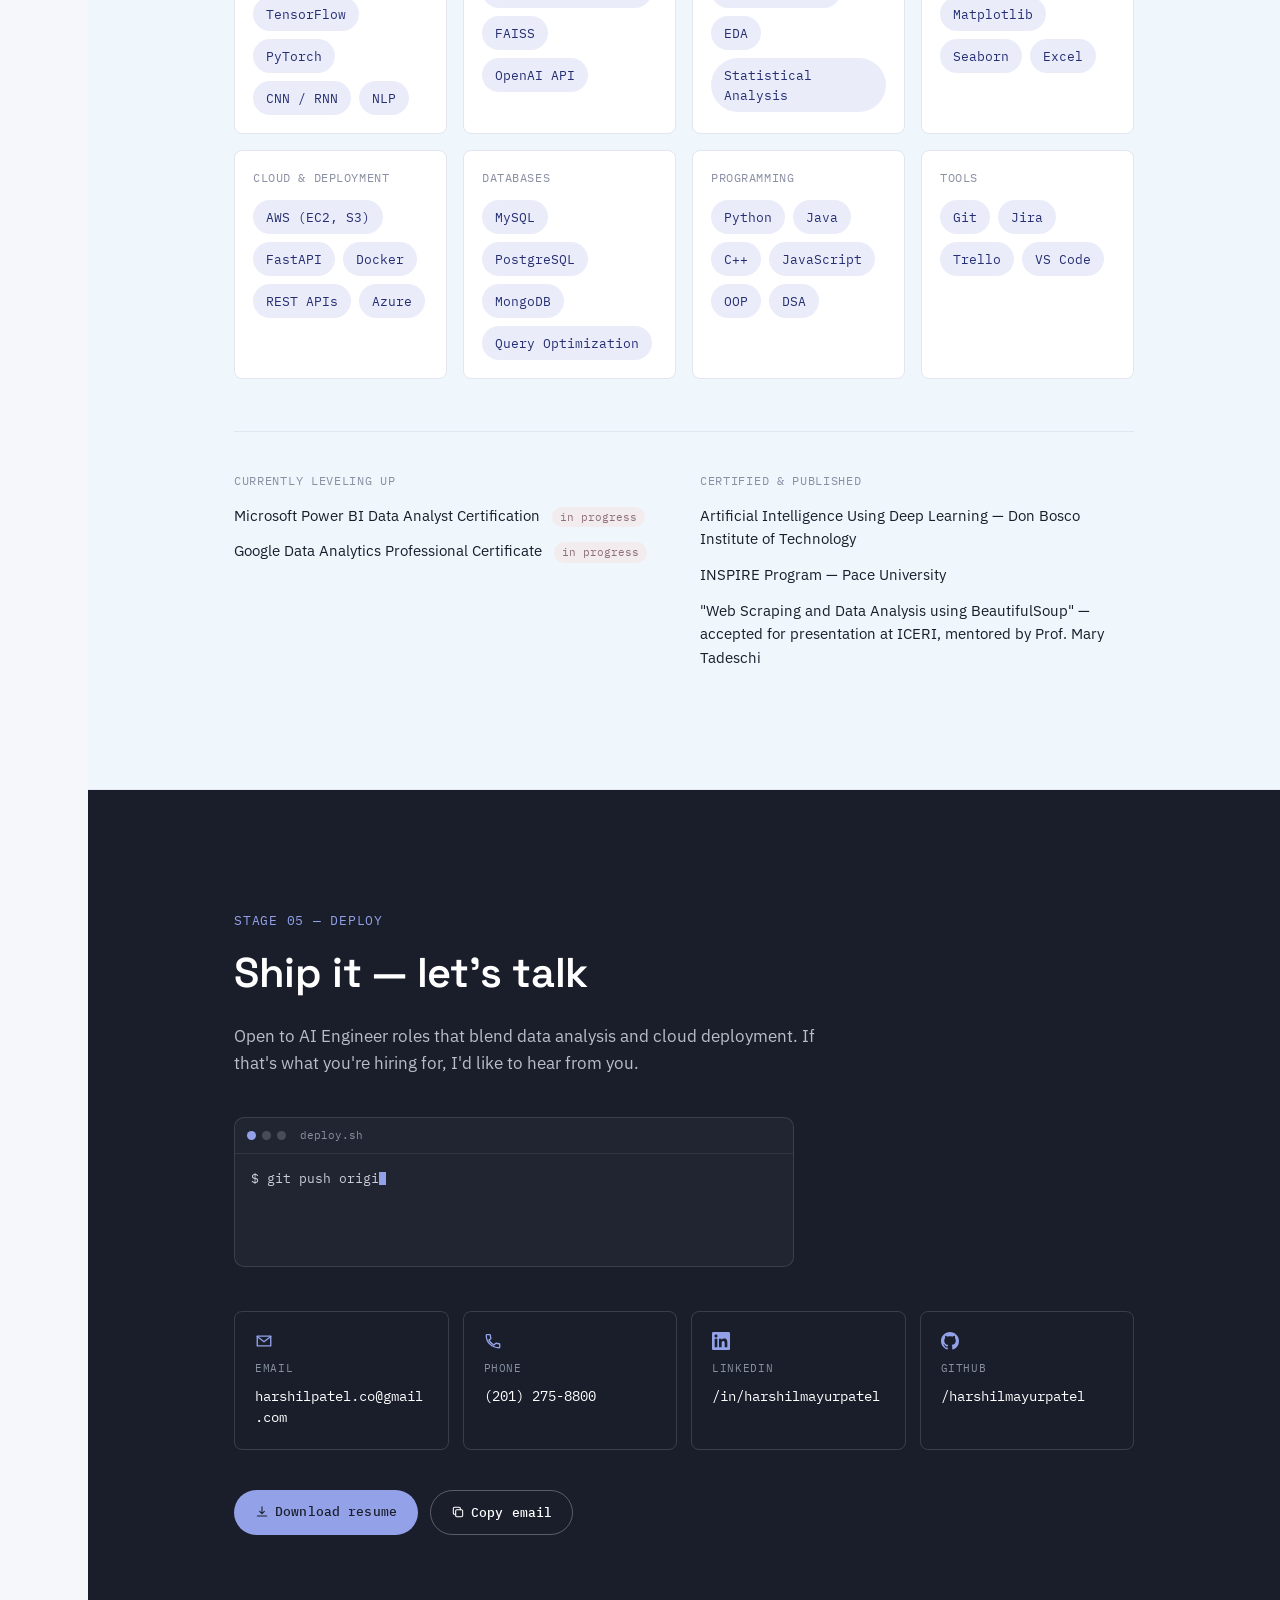
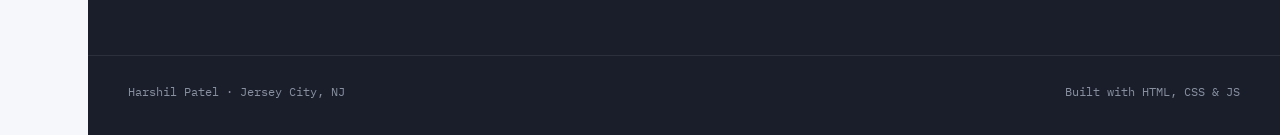
==== commit 081b5e2e: "Real EV numbers; live demo links; compact AI button while scrolling Co-Authored-By: Claude Opus 5.5 " ====
--- a/index.html
+++ b/index.html
@@ -332,7 +332,7 @@
         <article class="project-card project-card-featured">
           <p class="project-tag">Dashboard &middot; Tableau</p>
           <h3 class="project-title">Electric Vehicle Market Analysis</h3>
-          <p class="project-desc">An interactive Tableau dashboard analyzing EV adoption across the U.S. — growth trends, state-wise adoption maps, and BEV vs. PHEV distribution.</p>
+          <p class="project-desc">An interactive Tableau dashboard on 150K+ EV registrations — growth by model year, state-level maps, top makers, and BEV vs. PHEV distribution.</p>
           <svg class="mini-chart chart-line" viewBox="0 0 120 44" aria-hidden="true">
             <line class="chart-axis" x1="0" y1="43" x2="120" y2="43"/>
             <path class="line-area" d="M2 40 L20 37 L38 35 L56 30 L74 24 L92 15 L118 5 L118 43 L2 43 Z"/>
@@ -340,9 +340,9 @@
             <circle class="line-dot" cx="118" cy="5" r="3"/>
           </svg>
           <ul class="project-stats">
-            <li><strong>KPI</strong> tracking</li>
-            <li><strong>State</strong>-level maps</li>
-            <li><strong>Clean</strong> data pipeline</li>
+            <li><strong>150K+</strong> EV records</li>
+            <li><strong>77.6%</strong> battery electric</li>
+            <li><strong>52.7%</strong> Tesla share</li>
           </ul>
           <div class="chip-row">
             <span class="chip chip-sm">Tableau</span>
--- a/assets/css/styles.css
+++ b/assets/css/styles.css
@@ -1743,6 +1743,11 @@
 .ask-fab .ask-spark{ transform-origin: 12px 9.7px; animation: askTwinkle 3.2s ease-in-out infinite; }
 @keyframes askTwinkle{ 0%,70%,100%{ transform: scale(1); } 80%{ transform: scale(1.35) rotate(20deg); } }
 .ask-fab:hover{ transform: translateY(-2px); }
+/* Compact while scrolling: icon only, so it covers less of the page */
+.ask-fab .ask-label{ display: inline-block; max-width: 90px; overflow: hidden; white-space: nowrap; transition: max-width .3s cubic-bezier(.3,.8,.3,1), opacity .2s ease; }
+.ask-fab{ transition: transform .25s cubic-bezier(.3,1.4,.4,1), opacity .2s ease, box-shadow .25s ease, background-color .25s ease, padding .3s cubic-bezier(.3,.8,.3,1), gap .3s ease; }
+.ask-fab.is-compact:not(:hover):not(:focus-visible){ padding: 0 14px; gap: 0; }
+.ask-fab.is-compact:not(:hover):not(:focus-visible) .ask-label{ max-width: 0; opacity: 0; }
 .ask-fab:active{ transform: scale(.96); }
 .ask-fab:focus-visible{ outline: 2px solid var(--accent); outline-offset: 3px; }
 body.ai-open .ask-fab, body.ai-open .mic-wrap{ opacity: 0; pointer-events: none; transform: scale(.85); }
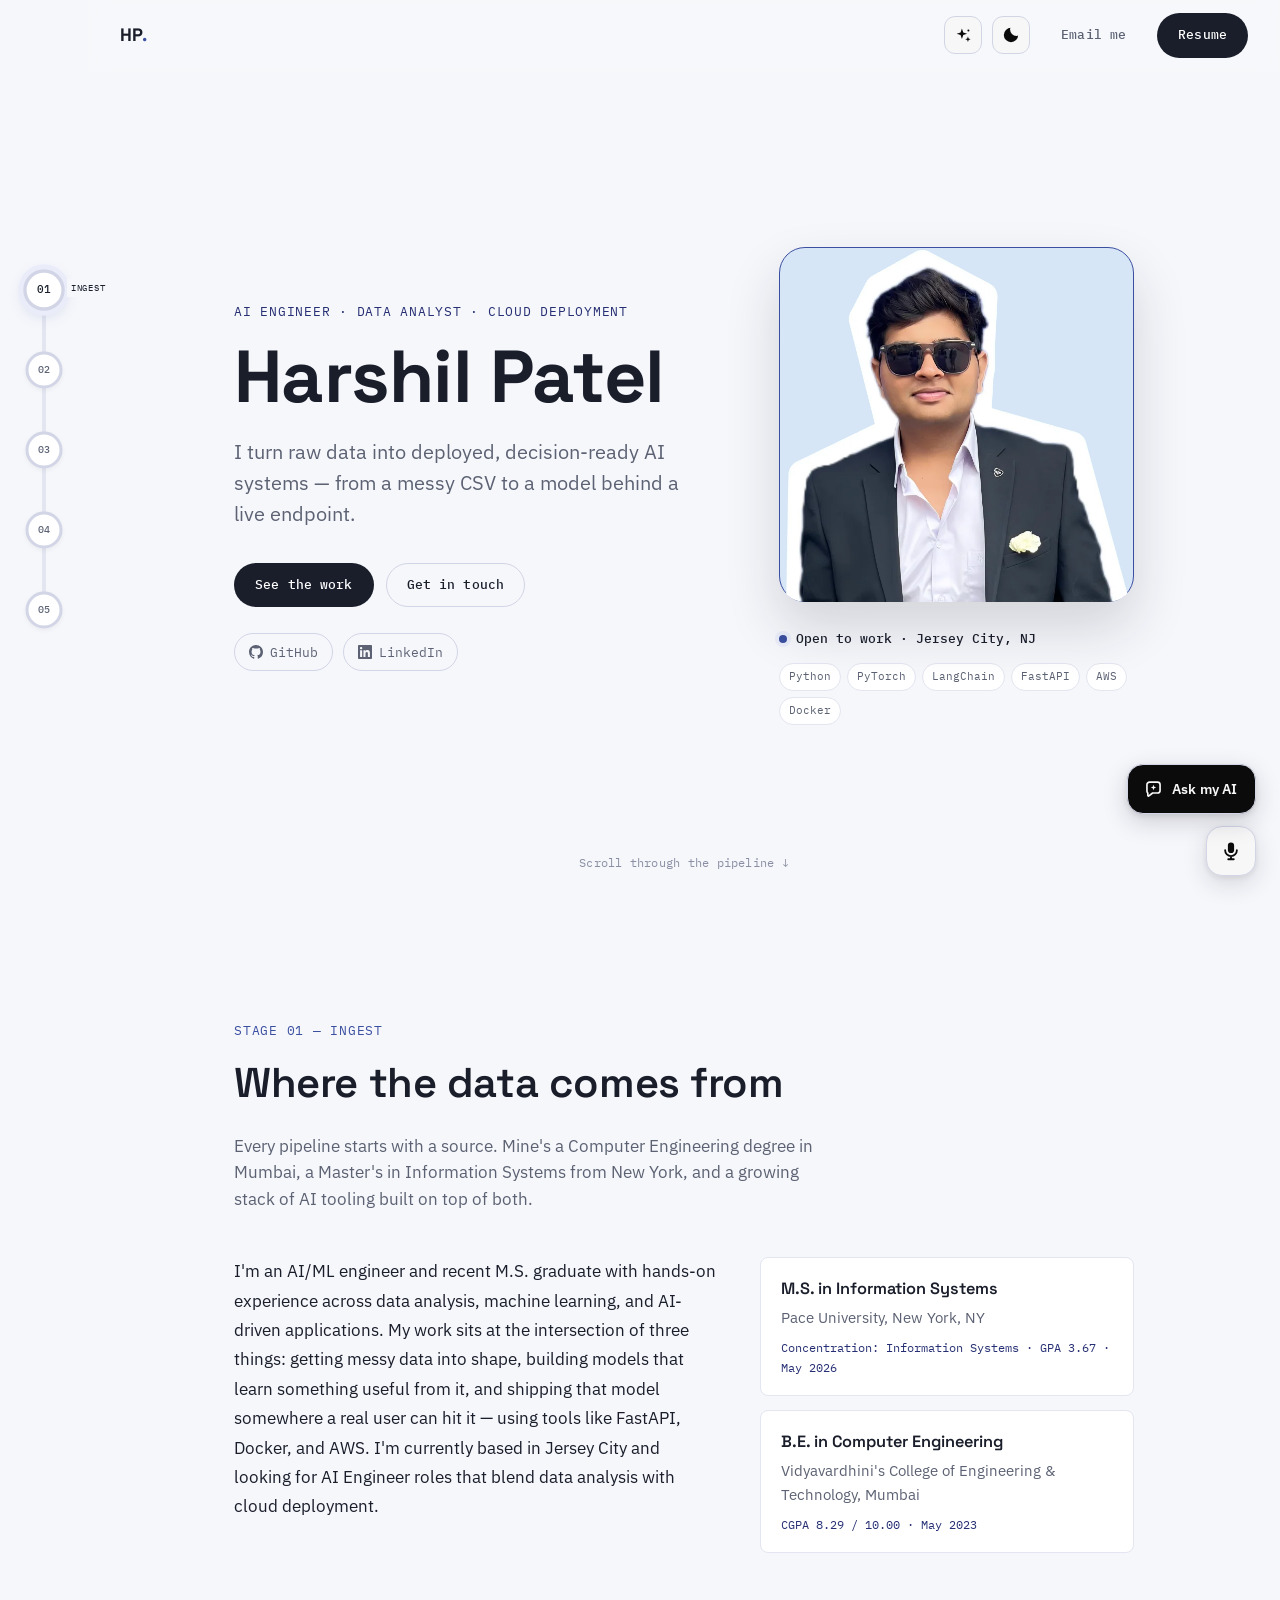
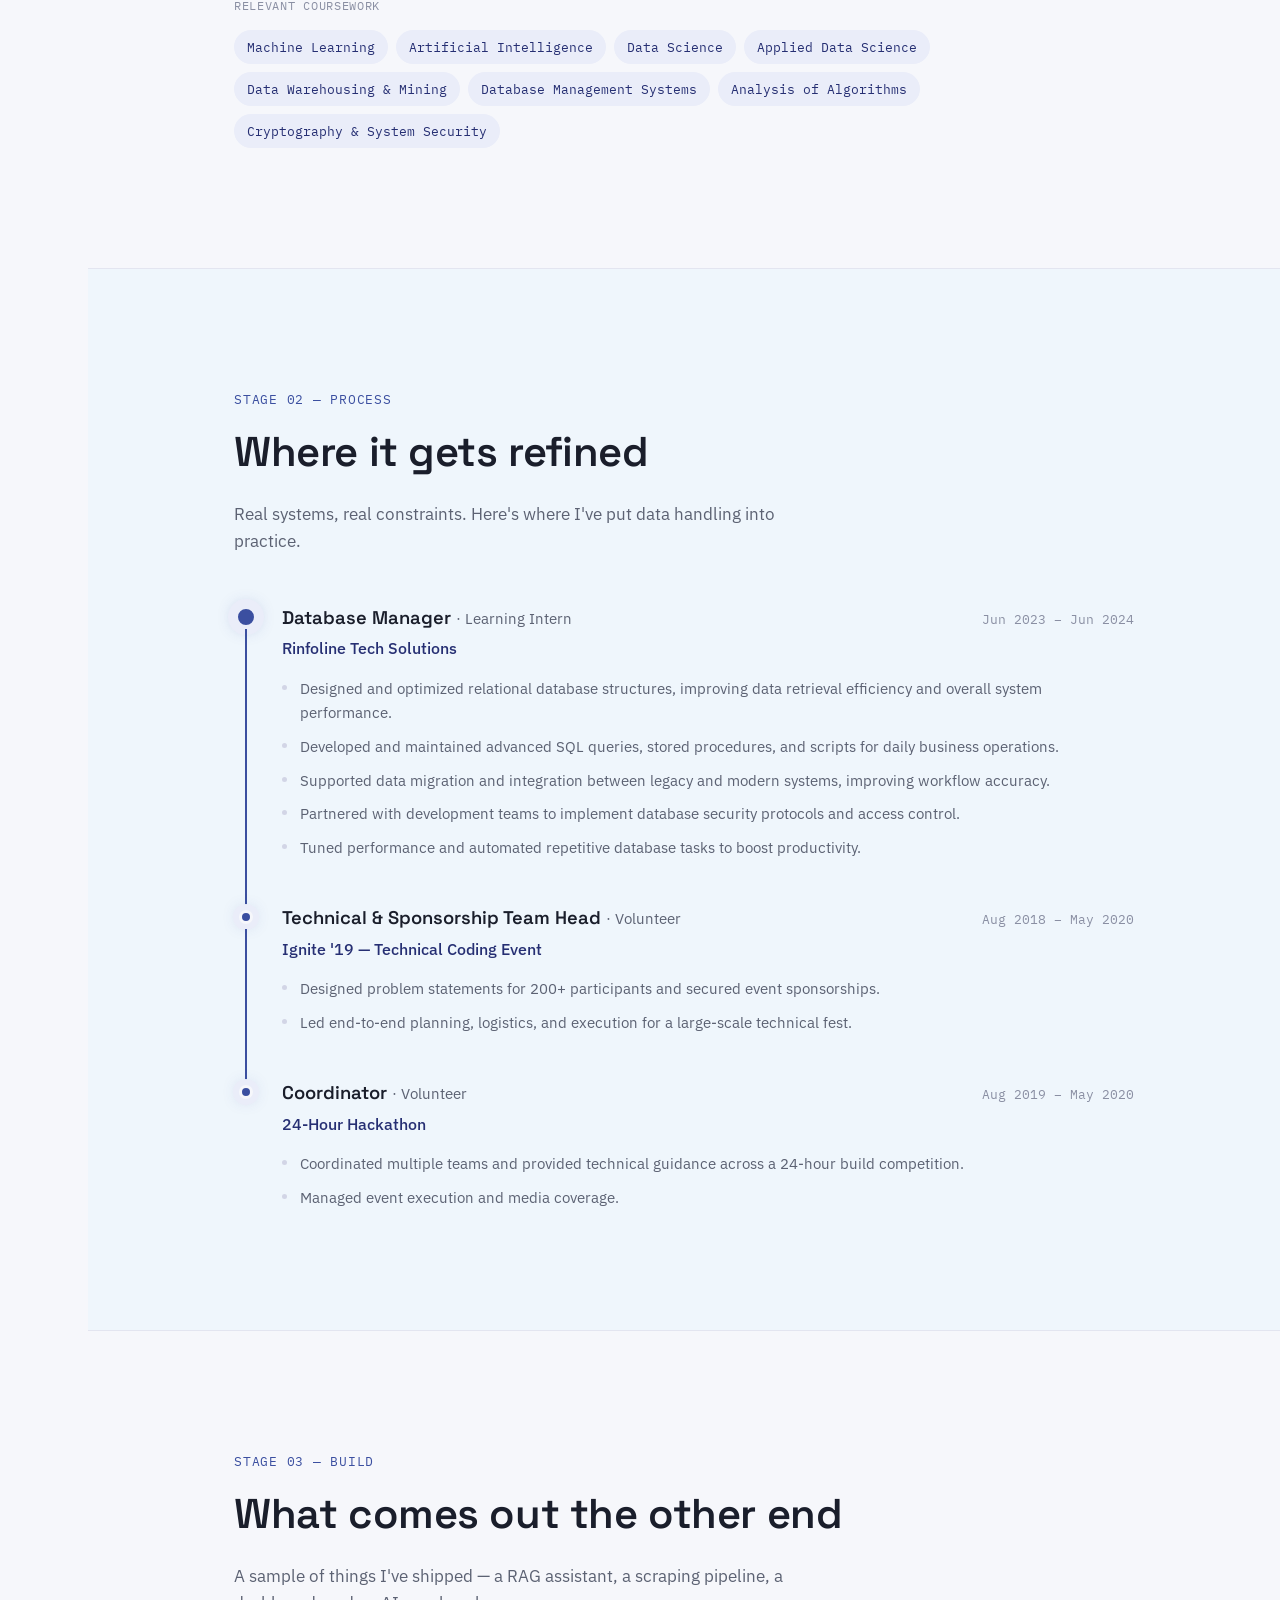
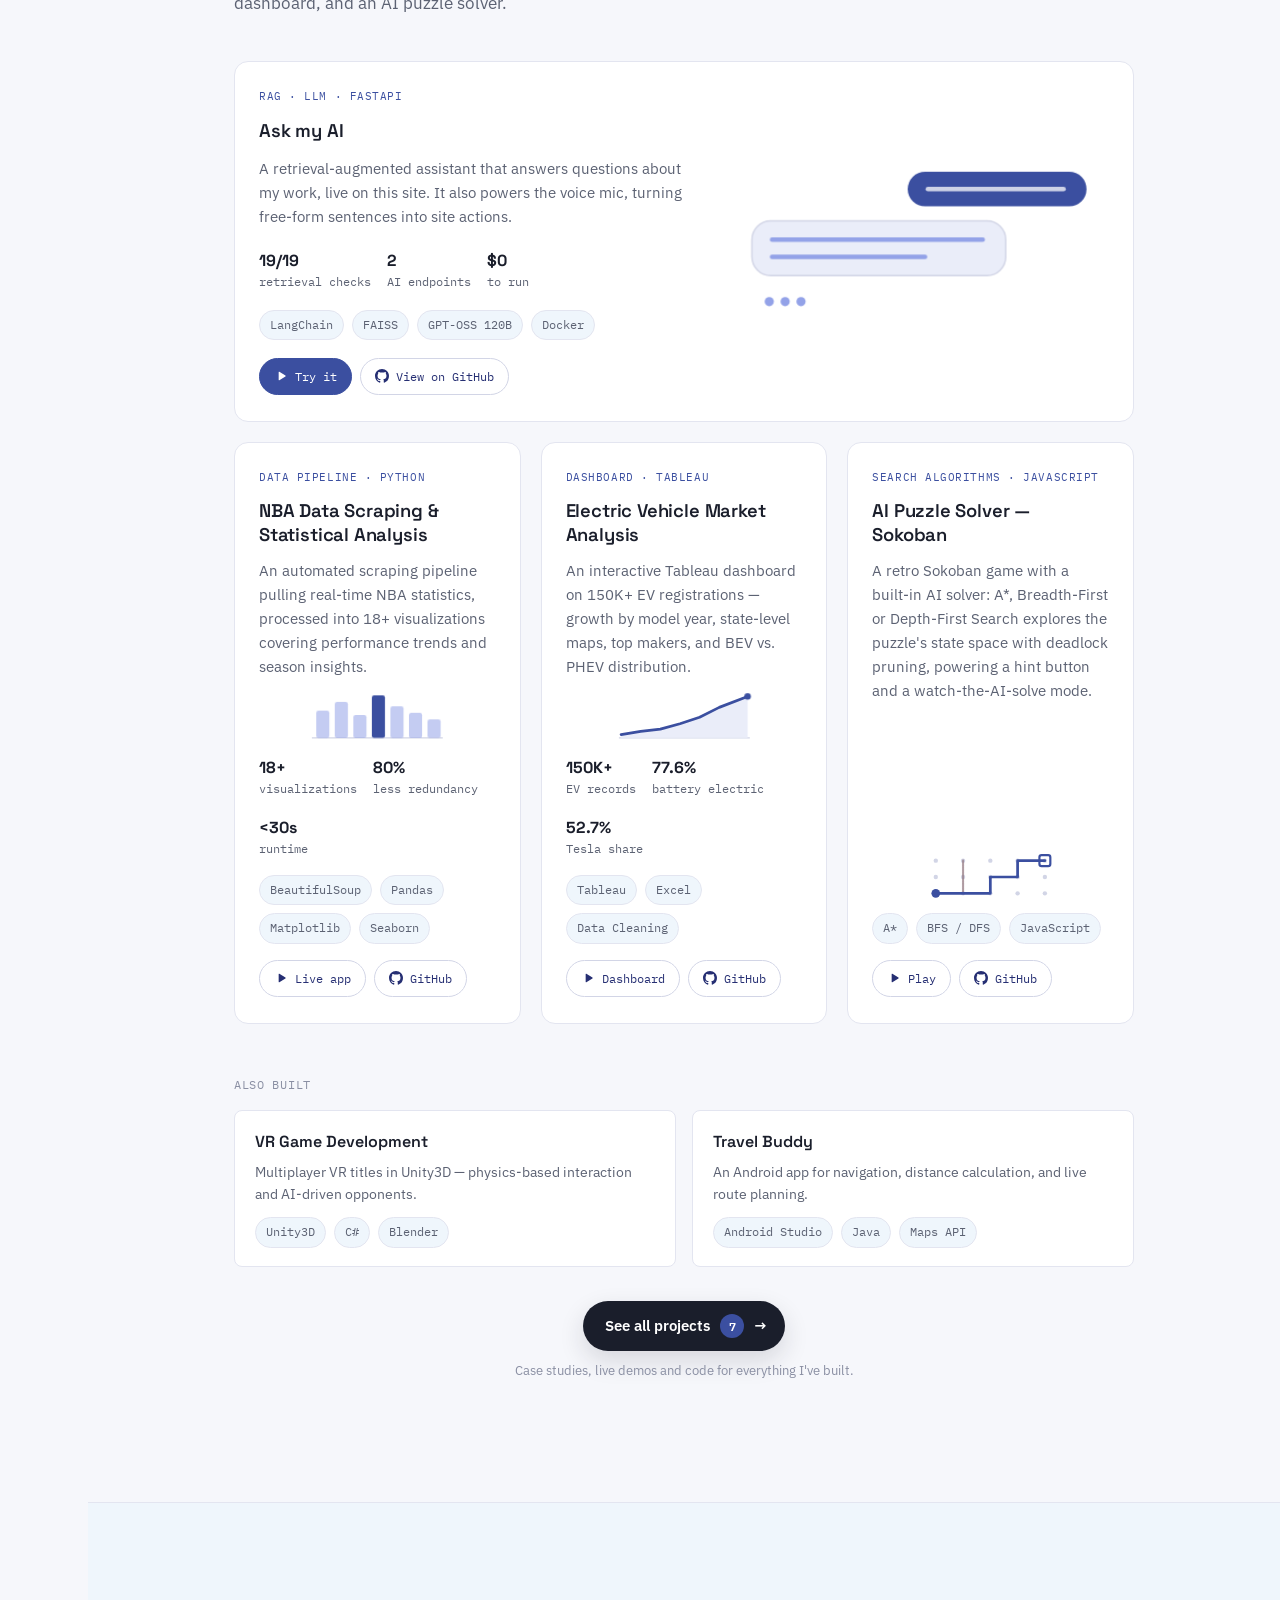
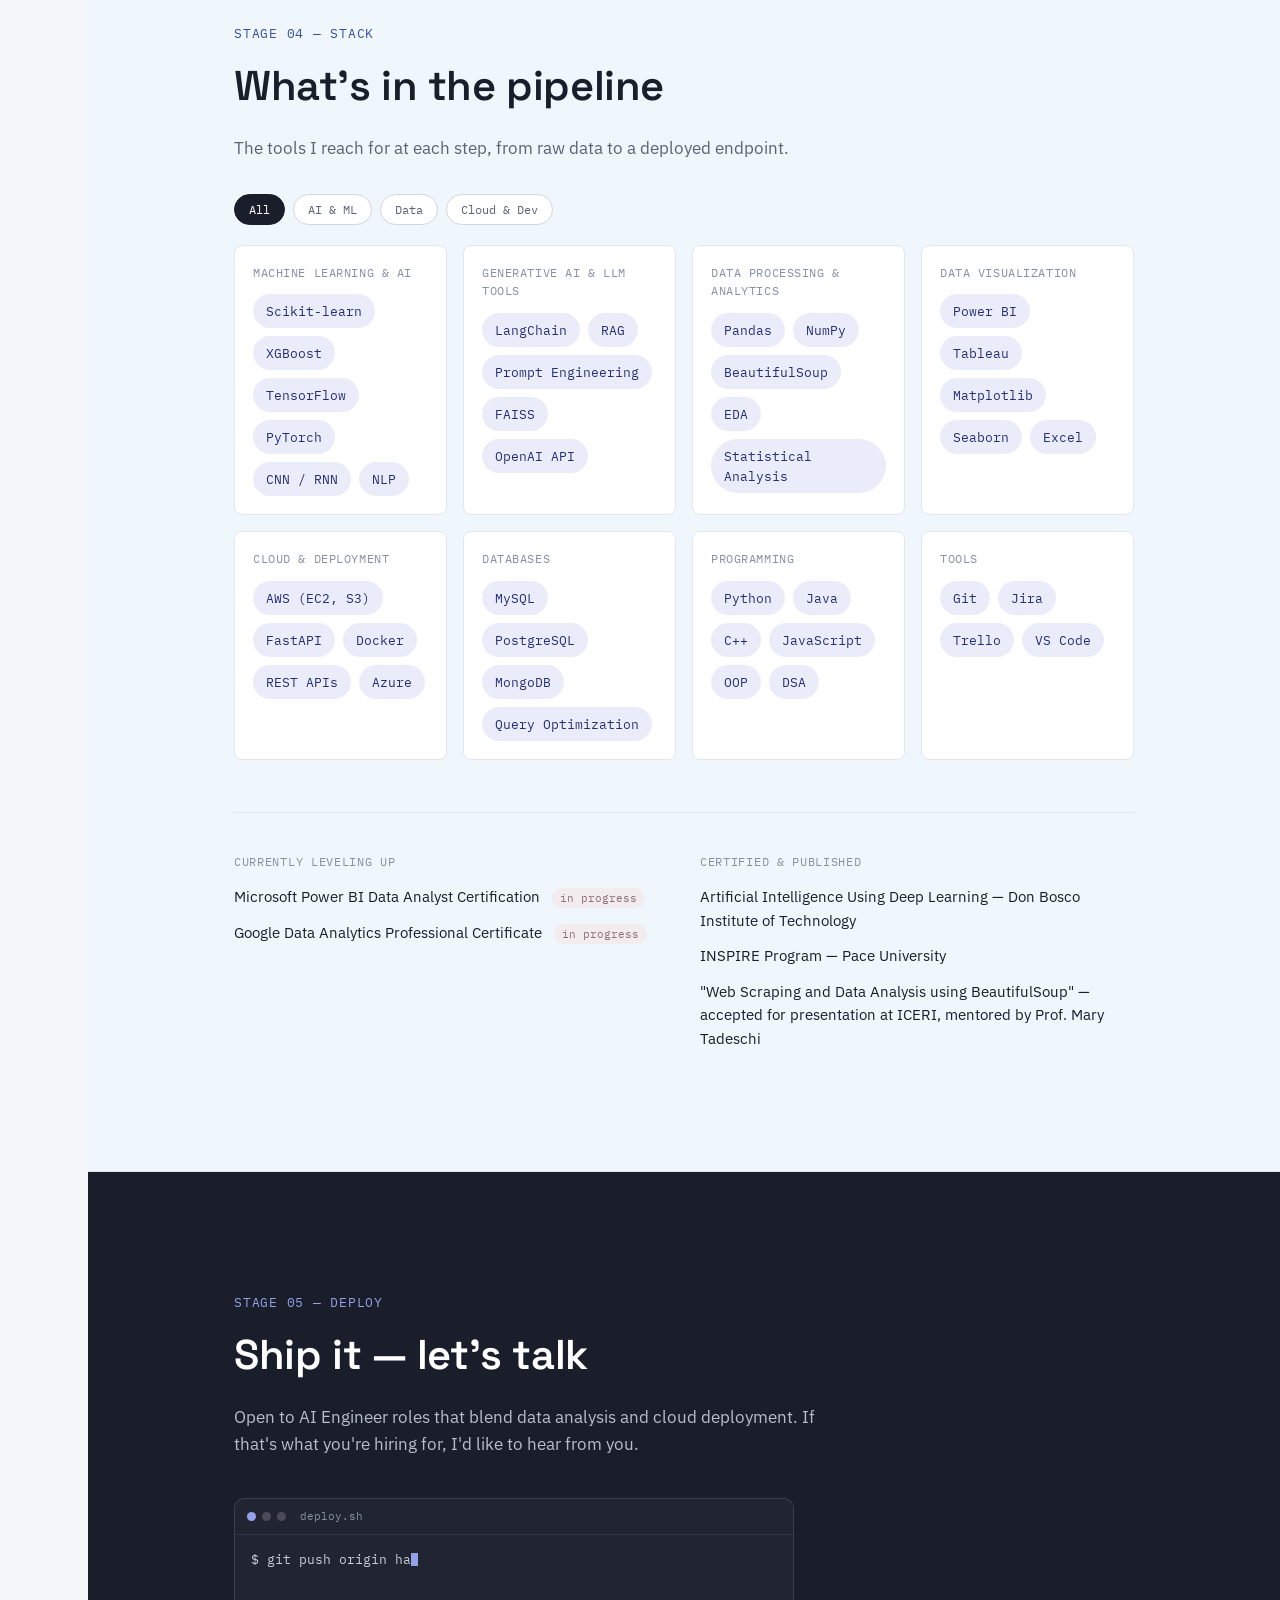
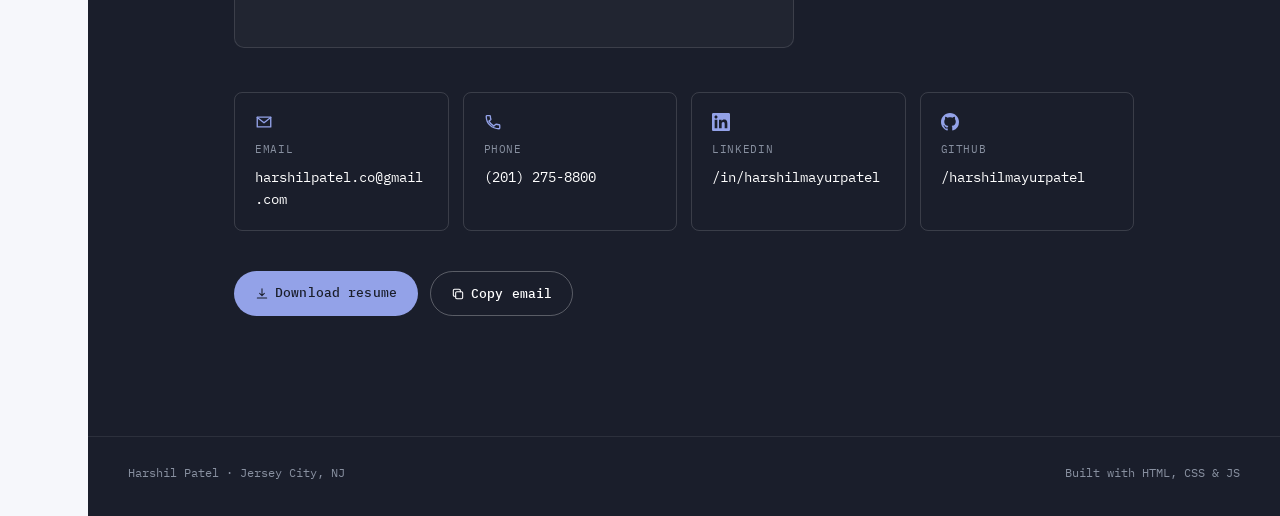
==== commit e939a234: "Feature Ask my AI on the home page; demo links on every project; accurate Sokoban solver details Co-" ====
--- a/index.html
+++ b/index.html
@@ -58,6 +58,7 @@
   <symbol id="i-moon" viewBox="0 0 24 24"><path fill="none" stroke="currentColor" stroke-width="1.8" stroke-linecap="round" stroke-linejoin="round" d="M20 14.5A8 8 0 0 1 9.5 4a8 8 0 1 0 10.5 10.5z"/></symbol>
   <symbol id="i-copy" viewBox="0 0 24 24"><g fill="none" stroke="currentColor" stroke-width="1.8" stroke-linecap="round" stroke-linejoin="round"><rect x="8" y="8" width="12" height="12" rx="2"/><path d="M16 8V6a2 2 0 0 0-2-2H6a2 2 0 0 0-2 2v8a2 2 0 0 0 2 2h2"/></g></symbol>
   <symbol id="i-download" viewBox="0 0 24 24"><path fill="none" stroke="currentColor" stroke-width="1.8" stroke-linecap="round" stroke-linejoin="round" d="M12 3v12m0 0l-4-4m4 4l4-4M4 19h16"/></symbol>
+  <symbol id="i-play" viewBox="0 0 24 24"><path fill="currentColor" d="M8 5.5v13a.8.8 0 0 0 1.2.7l10.4-6.5a.8.8 0 0 0 0-1.4L9.2 4.8A.8.8 0 0 0 8 5.5z"/></symbol>
 </svg>
 
 
@@ -296,9 +297,47 @@
     <div class="stage-inner">
       <p class="stage-eyebrow">Stage 03 — Build</p>
       <h2 class="stage-title">What comes out the other end</h2>
-      <p class="stage-lede">A sample of things I've shipped — scraping pipelines, dashboards, and a couple of AI side quests.</p>
+      <p class="stage-lede">A sample of things I've shipped — a RAG assistant, a scraping pipeline, a dashboard, and an AI puzzle solver.</p>
 
       <div class="project-grid">
+        <article class="project-card project-card-featured project-card-wide">
+          <div class="wide-copy">
+            <p class="project-tag">RAG &middot; LLM &middot; FastAPI</p>
+            <h3 class="project-title">Ask my AI</h3>
+            <p class="project-desc">A retrieval-augmented assistant that answers questions about my work, live on this site. It also powers the voice mic, turning free-form sentences into site actions.</p>
+            <ul class="project-stats">
+              <li><strong><span class="count" data-to="19">19</span>/19</strong> retrieval checks</li>
+              <li><strong>2</strong> AI endpoints</li>
+              <li><strong>$0</strong> to run</li>
+            </ul>
+            <div class="chip-row">
+              <span class="chip chip-sm">LangChain</span>
+              <span class="chip chip-sm">FAISS</span>
+              <span class="chip chip-sm">GPT-OSS 120B</span>
+              <span class="chip chip-sm">Docker</span>
+            </div>
+            <div class="project-footer">
+              <button class="project-link project-link-solid" type="button" data-open-ai hidden><svg class="icon"><use href="#i-play"/></svg>Try it</button>
+              <a class="project-link" href="https://github.com/harshilmayurpatel/ask-my-ai" target="_blank" rel="noopener"><svg class="icon"><use href="#i-github"/></svg>View on GitHub</a>
+            </div>
+          </div>
+          <svg class="mini-chart chart-chat" viewBox="0 0 240 104" aria-hidden="true">
+            <g class="cb cb-q" style="--i:0">
+              <rect x="112" y="4" width="124" height="24" rx="12"/>
+              <path class="cb-text" pathLength="100" d="M126 16 H220"/>
+            </g>
+            <g class="cb cb-a" style="--i:1">
+              <rect x="4" y="38" width="176" height="38" rx="13"/>
+              <path class="cb-text" pathLength="100" d="M18 51 H164 M18 63 H124"/>
+            </g>
+            <g class="cb-typing">
+              <circle cx="16" cy="94" r="3.2" style="--d:0s"/>
+              <circle cx="27" cy="94" r="3.2" style="--d:.18s"/>
+              <circle cx="38" cy="94" r="3.2" style="--d:.36s"/>
+            </g>
+          </svg>
+        </article>
+
         <article class="project-card project-card-featured">
           <p class="project-tag">Data Pipeline &middot; Python</p>
           <h3 class="project-title">NBA Data Scraping &amp; Statistical Analysis</h3>
@@ -325,7 +364,8 @@
             <span class="chip chip-sm">Seaborn</span>
           </div>
           <div class="project-footer">
-            <a class="project-link" href="https://github.com/harshilmayurpatel/nba-stats-scraper" target="_blank" rel="noopener"><svg class="icon"><use href="#i-github"/></svg>View on GitHub</a>
+            <a class="project-link" href="https://data-scrapping-aonbno2rm9z9adkfkvaxwy.streamlit.app/" target="_blank" rel="noopener"><svg class="icon"><use href="#i-play"/></svg>Live app</a>
+            <a class="project-link" href="https://github.com/harshilmayurpatel/nba-stats-scraper" target="_blank" rel="noopener"><svg class="icon"><use href="#i-github"/></svg>GitHub</a>
           </div>
         </article>
 
@@ -350,14 +390,15 @@
             <span class="chip chip-sm">Data Cleaning</span>
           </div>
           <div class="project-footer">
-            <a class="project-link" href="https://github.com/harshilmayurpatel/Electric-Vehicle-Data-Analysis" target="_blank" rel="noopener"><svg class="icon"><use href="#i-github"/></svg>View on GitHub</a>
+            <a class="project-link" href="https://public.tableau.com/app/profile/harshil.patel1403/viz/ElectricVehicleDataAnalysis_17743671212720/Dashboard1" target="_blank" rel="noopener"><svg class="icon"><use href="#i-play"/></svg>Dashboard</a>
+            <a class="project-link" href="https://github.com/harshilmayurpatel/Electric-Vehicle-Data-Analysis" target="_blank" rel="noopener"><svg class="icon"><use href="#i-github"/></svg>GitHub</a>
           </div>
         </article>
 
         <article class="project-card project-card-featured">
           <p class="project-tag">Search Algorithms &middot; JavaScript</p>
           <h3 class="project-title">AI Puzzle Solver — Sokoban</h3>
-          <p class="project-desc">A retro Sokoban game with a built-in solver: Depth-First Search (plus BFS and A*) explores the puzzle's state space with deadlock pruning, powering an intelligent hint mechanism and a watch-the-AI-solve mode.</p>
+          <p class="project-desc">A retro Sokoban game with a built-in AI solver: A*, Breadth-First or Depth-First Search explores the puzzle's state space with deadlock pruning, powering a hint button and a watch-the-AI-solve mode.</p>
           <svg class="mini-chart chart-path" viewBox="0 0 120 44" aria-hidden="true">
             <g class="grid-dots">
               <circle cx="10" cy="7"/><circle cx="35" cy="7"/><circle cx="60" cy="7"/><circle cx="85" cy="7"/><circle cx="110" cy="7"/>
@@ -370,12 +411,13 @@
             <circle class="dfs-start" cx="10" cy="37" r="4"/>
           </svg>
           <div class="chip-row">
-            <span class="chip chip-sm">DFS</span>
-            <span class="chip chip-sm">Search Algorithms</span>
+            <span class="chip chip-sm">A*</span>
+            <span class="chip chip-sm">BFS / DFS</span>
             <span class="chip chip-sm">JavaScript</span>
           </div>
           <div class="project-footer">
-            <a class="project-link" href="https://github.com/harshilmayurpatel/Sokoban-AI-Solver" target="_blank" rel="noopener"><svg class="icon"><use href="#i-github"/></svg>View on GitHub</a>
+            <a class="project-link" href="https://harshilmayurpatel.github.io/Sokoban-AI-Solver/" target="_blank" rel="noopener"><svg class="icon"><use href="#i-play"/></svg>Play</a>
+            <a class="project-link" href="https://github.com/harshilmayurpatel/Sokoban-AI-Solver" target="_blank" rel="noopener"><svg class="icon"><use href="#i-github"/></svg>GitHub</a>
           </div>
         </article>
       </div>
--- a/assets/css/styles.css
+++ b/assets/css/styles.css
@@ -689,6 +689,18 @@
 }
 @media (max-width: 900px){ .project-grid{ grid-template-columns: 1fr; } }
 
+/* Wide featured card (Ask my AI): copy on the left, chat preview on the right */
+.project-card.project-card-wide{ grid-column: 1 / -1; display: grid; grid-template-columns: minmax(0, 1.15fr) minmax(0, 1fr); gap: 32px; align-items: center; }
+.wide-copy{ display: flex; flex-direction: column; gap: 14px; }
+.project-card-wide .chart-chat{ height: auto; max-height: 150px; }
+@media (max-width: 900px){
+  .project-card.project-card-wide{ grid-template-columns: 1fr; gap: 18px; }
+  .project-card-wide .chart-chat{ order: -1; max-height: 110px; }
+}
+.project-link.project-link-solid{ background: var(--accent); border-color: var(--accent); color: #fff; cursor: pointer; }
+.project-link.project-link-solid:hover{ color: #fff; filter: brightness(1.08); }
+:root[data-theme="dark"] .project-link.project-link-solid{ color: #0E1119; }
+
 .project-card{
   background: var(--surface);
   border: 1px solid var(--line);
@@ -1121,6 +1133,25 @@
 @keyframes dfsDead{ to{ opacity: .7; } }
 @keyframes goalHit{ 0%,100%{ fill: transparent; transform: none; } 50%{ fill: var(--accent-tint); transform: scale(1.22); } }
 @keyframes startPing{ 0%,100%{ transform: scale(1); } 15%{ transform: scale(1.4); } 35%{ transform: scale(1); } }
+
+/* Chat preview: bubbles pop in and their text writes, then the
+   assistant keeps "typing" (three dots) as the idle loop */
+.chart-chat .cb{ opacity: 0; transform-box: fill-box; transform-origin: center; }
+.chart-chat .cb-q{ transform-origin: right center; }
+.chart-chat .cb-a{ transform-origin: left center; }
+.chart-chat .cb-q rect{ fill: var(--accent); }
+.chart-chat .cb-a rect{ fill: var(--accent-tint); stroke: var(--line-strong); stroke-width: 1; }
+.chart-chat .cb-text{ fill: none; stroke-width: 3.2; stroke-linecap: round; stroke-dasharray: 100; stroke-dashoffset: 100; }
+.chart-chat .cb-q .cb-text{ stroke: rgba(255,255,255,.75); }
+:root[data-theme="dark"] .chart-chat .cb-q .cb-text{ stroke: rgba(14,17,25,.6); }
+.chart-chat .cb-a .cb-text{ stroke: var(--accent-light); }
+.chart-chat .cb-typing circle{ fill: var(--accent-light); opacity: 0; transform-box: fill-box; transform-origin: center; }
+.project-card.in .chart-chat .cb{ animation: bubbleIn .5s cubic-bezier(.3,1.4,.45,1) forwards; animation-delay: calc(.15s + var(--i) * .7s); }
+.project-card.in .chart-chat .cb-q .cb-text{ animation: chartDraw .5s ease .45s forwards; }
+.project-card.in .chart-chat .cb-a .cb-text{ animation: chartDraw 1.1s ease 1.15s forwards; }
+.project-card.in .chart-chat .cb-typing circle{ animation: chartFade .3s ease 2.3s forwards, typingDot 1.2s ease-in-out calc(2.4s + var(--d)) infinite; }
+@keyframes bubbleIn{ from{ opacity: 0; transform: scale(.6); } to{ opacity: 1; transform: none; } }
+@keyframes typingDot{ 0%,60%,100%{ transform: translateY(0); opacity: .45; } 30%{ transform: translateY(-4px); opacity: 1; } }
 
 /* Card: soft spotlight that follows the cursor */
 .project-card{ position: relative; overflow: hidden; }
